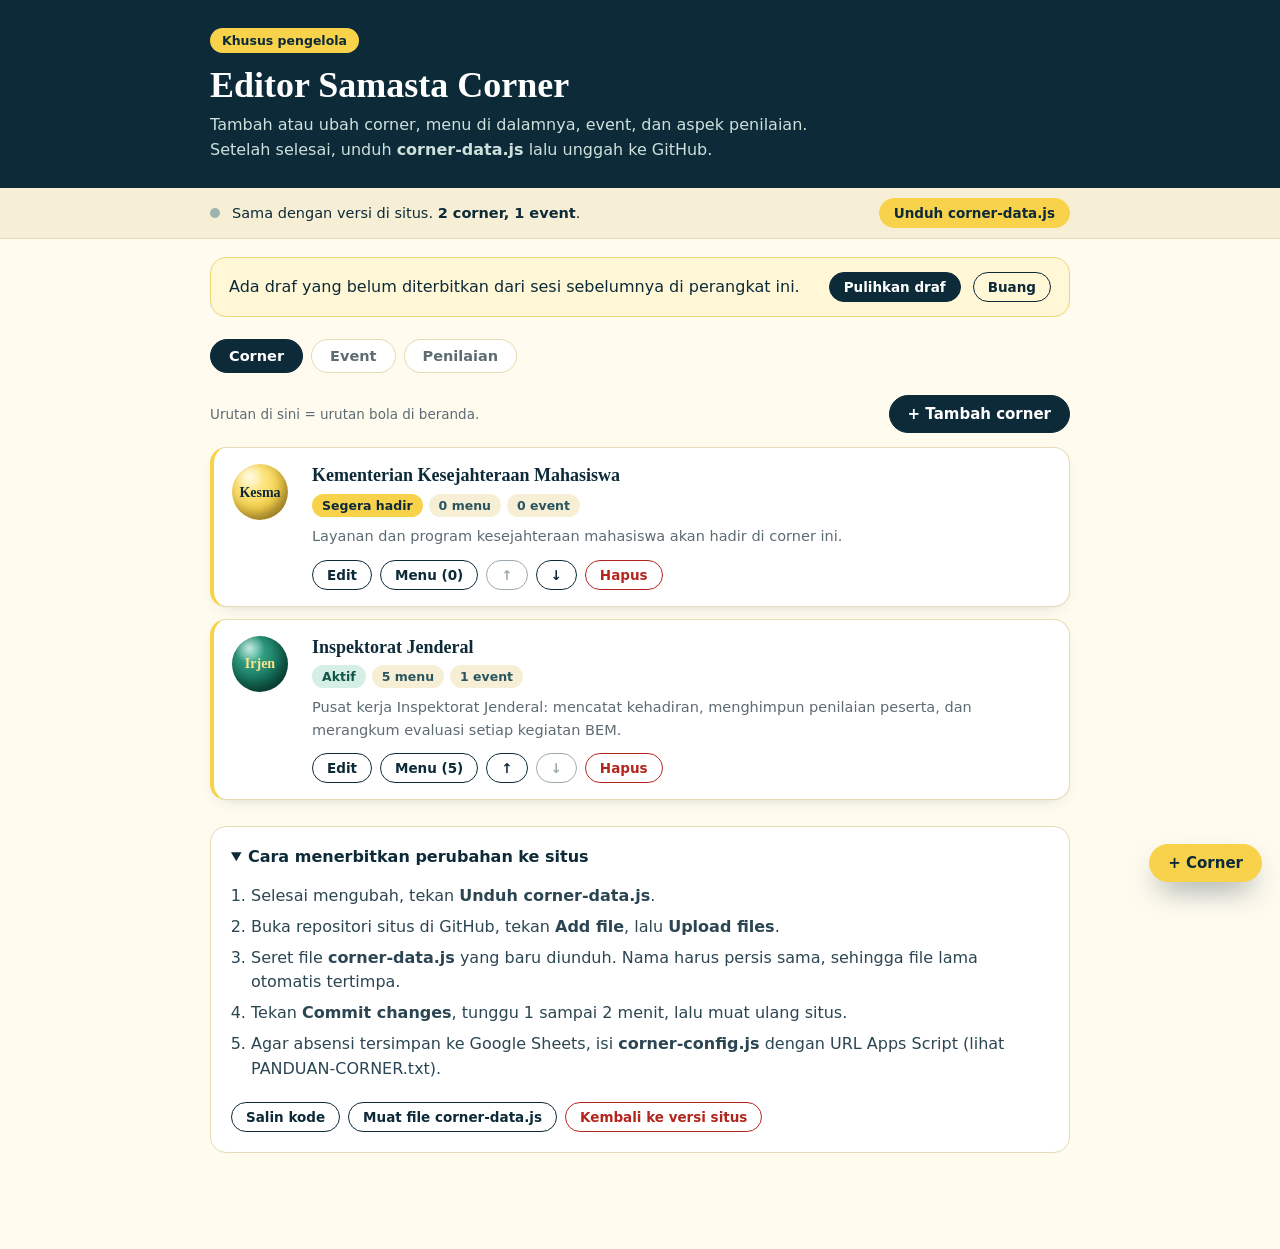
==== admin-corner.html @ baf99818 "Add files via upload" ====
<!DOCTYPE html>
<html lang="id">
<head>
<meta charset="utf-8">
<meta name="viewport" content="width=device-width, initial-scale=1, viewport-fit=cover">
<meta name="robots" content="noindex, nofollow">
<title>Editor Samasta Corner | BEM STDIIS</title>
<style>
:root{--ink:#0d2a38;--gold:#f8d24a;--gold2:#fde9a0;--cream:#fffbef;--sand:#f6efd5;--line:#e6dbb4;--muted:#5d6b73;--green:#0f6b5a;--red:#b3261e;--r:16px;
  --serif:Georgia,"Times New Roman",serif;--sans:system-ui,-apple-system,"Segoe UI",Roboto,sans-serif}
*{box-sizing:border-box;margin:0}
html{-webkit-text-size-adjust:100%}
body{font:16px/1.55 var(--sans);background:var(--cream);color:var(--ink);padding:env(safe-area-inset-top) 0 calc(96px + env(safe-area-inset-bottom))}
.wrap{max-width:900px;margin:0 auto;padding:0 20px}
header{background:var(--ink);color:#f6f1de;padding:28px 0 26px}
header h1{font:700 clamp(26px,5vw,36px)/1.15 var(--serif);color:#fff}
header p{color:#cde0dc;margin-top:6px;max-width:600px}
.tag{display:inline-block;background:var(--gold);color:var(--ink);font-weight:700;font-size:12.5px;border-radius:999px;padding:3px 12px;margin-bottom:12px}
.status{position:sticky;top:0;z-index:20;background:var(--sand);border-bottom:1px solid var(--line);padding:10px 0;font-size:14.5px}
.status .wrap{display:flex;align-items:center;gap:12px;flex-wrap:wrap}
.status b{font-weight:700}.dot{width:10px;height:10px;border-radius:50%;background:#9db3ad;flex:none}
.status.dirty .dot{background:var(--gold);box-shadow:0 0 0 4px rgba(248,210,74,.35)}.status.done .dot{background:var(--green)}
.btn{font:600 15px var(--sans);border:1.5px solid var(--ink);background:transparent;color:var(--ink);border-radius:999px;padding:9px 18px;cursor:pointer;transition:background .15s,transform .15s;display:inline-flex;gap:8px;align-items:center;justify-content:center}
.btn:hover{background:var(--sand)}.btn:active{transform:scale(.97)}
.btn.gold{background:var(--gold);border-color:var(--gold)}.btn.gold:hover{background:#f3c92f}
.btn.dark{background:var(--ink);color:#fff}.btn.dark:hover{background:#17435a}
.btn.sm{padding:6px 14px;font-size:13.5px}.btn.red{border-color:var(--red);color:var(--red)}.btn.red:hover{background:#fbe9e7}
.btn[disabled]{opacity:.4;pointer-events:none}
.bar{display:flex;gap:10px;flex-wrap:wrap;margin:22px 0 14px;align-items:center}.bar .grow{flex:1;min-width:200px}
input,select,textarea{font:inherit;color:var(--ink);background:#fff;border:1.5px solid var(--line);border-radius:12px;padding:10px 14px;width:100%}
input:focus,select:focus,textarea:focus{outline:0;border-color:var(--ink);box-shadow:0 0 0 4px rgba(248,210,74,.45)}
textarea{min-height:110px;resize:vertical}
.tabs{display:flex;gap:8px;flex-wrap:wrap;margin:22px 0 4px}
.tab{border:1.5px solid var(--line);background:#fff;border-radius:999px;padding:8px 18px;font:600 14.5px var(--sans);cursor:pointer;color:var(--muted)}
.tab[aria-pressed=true]{background:var(--ink);border-color:var(--ink);color:#fff}
.list{display:grid;gap:12px}
.card{display:grid;grid-template-columns:64px minmax(0,1fr);gap:16px;background:#fff;border:1px solid var(--line);border-left:4px solid var(--gold);border-radius:var(--r);padding:16px 18px;box-shadow:0 6px 18px -12px rgba(13,42,56,.35)}
.orb{width:56px;height:56px;border-radius:50%;display:grid;place-items:center;font:700 14px var(--serif);text-align:center;line-height:1.1;
  background:radial-gradient(circle at 31% 22%,rgba(255,255,255,.7) 0,rgba(255,255,255,0) 26%),radial-gradient(circle at 36% 30%,var(--o1),var(--o2) 56%,var(--o3));color:var(--ot);box-shadow:inset -5px -7px 12px rgba(0,0,0,.3)}
.dt{background:var(--sand);border-radius:12px;text-align:center;padding:8px 4px;align-self:start}
.dt b{display:block;font:700 24px/1 var(--serif)}.dt span{font-size:12px;font-weight:700;color:var(--muted);text-transform:uppercase}
.card h3{font:700 18px/1.3 var(--serif);margin-bottom:6px}
.meta{display:flex;gap:6px;flex-wrap:wrap;margin-bottom:8px}
.meta i{font-style:normal;font-size:12.5px;font-weight:600;background:var(--sand);border-radius:999px;padding:2px 10px;color:#2a5560}
.meta i.ok{background:#d6efe6;color:#0f5444}.meta i.soon{background:var(--gold);color:var(--ink)}
.card p{font-size:14.5px;color:var(--muted);margin-bottom:12px;display:-webkit-box;-webkit-line-clamp:2;-webkit-box-orient:vertical;overflow:hidden}
.act{display:flex;gap:8px;flex-wrap:wrap}
.empty{background:#fff;border:1.5px dashed var(--line);border-radius:var(--r);padding:36px 20px;text-align:center;color:var(--muted)}
.how{background:#fff;border:1px solid var(--line);border-radius:var(--r);padding:4px 20px;margin-top:26px}
.how summary{cursor:pointer;font-weight:700;padding:14px 0}.how ol{padding:0 0 14px 20px;color:#2b4652}.how li{margin-bottom:6px}
.banner{background:#fff7d6;border:1px solid #ecd67a;border-radius:var(--r);padding:14px 18px;margin-top:18px;display:flex;gap:12px;flex-wrap:wrap;align-items:center}.banner span{flex:1;min-width:200px}
.warn{background:#fff1d6;border:1px solid #efc98a;border-radius:var(--r);padding:12px 16px;margin-bottom:14px;font-size:14.5px}
dialog{border:0;border-radius:22px;padding:0;width:min(600px,calc(100vw - 24px));max-height:calc(100dvh - 24px);box-shadow:0 30px 80px -20px rgba(13,42,56,.6);color:var(--ink)}
dialog::backdrop{background:rgba(13,42,56,.55);backdrop-filter:blur(3px)}
.fh{background:var(--ink);color:#fff;padding:18px 24px;font:700 20px var(--serif)}
.fb{padding:20px 24px;display:grid;gap:14px;overflow:auto;max-height:calc(100dvh - 190px)}
.row2{display:grid;grid-template-columns:1fr 1fr;gap:12px}
label{font-weight:600;font-size:14px;display:grid;gap:6px}label small{font-weight:400;color:var(--muted)}
.ff{padding:14px 24px;border-top:1px solid var(--line);display:flex;gap:10px;justify-content:flex-end;background:var(--cream)}
.err{color:var(--red);font-size:13.5px;min-height:1.2em}
.sw{display:flex;gap:10px;flex-wrap:wrap}
.sw label{display:block;cursor:pointer}.sw input{position:absolute;opacity:0;width:1px;height:1px}
.sw .orb{width:44px;height:44px;font-size:0;border:3px solid transparent;transition:transform .15s}
.sw input:checked+.orb{border-color:var(--ink);transform:scale(1.1)}.sw input:focus-visible+.orb{outline:3px solid var(--gold);outline-offset:2px}
.checks{display:grid;gap:6px;max-height:220px;overflow:auto;border:1.5px solid var(--line);border-radius:12px;padding:10px 12px;background:#fff}
.checks label{display:flex;gap:10px;align-items:center;font-weight:500}.checks input{width:18px;height:18px;accent-color:var(--green);flex:none}
.mrow{display:flex;gap:10px;align-items:center;background:#fff;border:1px solid var(--line);border-radius:12px;padding:10px 12px;margin-bottom:8px}
.mrow b{flex:1;min-width:0}.mrow small{display:block;color:var(--muted);font-weight:400}
.toast{position:fixed;left:50%;bottom:calc(20px + env(safe-area-inset-bottom));transform:translate(-50%,30px);opacity:0;pointer-events:none;background:var(--ink);color:#fff;border-radius:999px;padding:10px 12px 10px 20px;display:flex;gap:14px;align-items:center;transition:.3s;z-index:60;max-width:calc(100vw - 24px)}
.toast.on{opacity:1;transform:translate(-50%,0);pointer-events:auto}
.toast button{background:var(--gold);border:0;border-radius:999px;padding:6px 14px;font:700 13.5px var(--sans);cursor:pointer;color:var(--ink)}
.fab{position:fixed;right:18px;bottom:calc(18px + env(safe-area-inset-bottom));z-index:30;box-shadow:0 14px 30px -10px rgba(13,42,56,.55)}
.hint{font-size:13.5px;color:var(--muted)}
@media (max-width:520px){.card{grid-template-columns:52px minmax(0,1fr);gap:12px;padding:14px}.row2{grid-template-columns:1fr}.orb{width:48px;height:48px}}
</style>
</head>
<body>
<header><div class="wrap"><span class="tag">Khusus pengelola</span><h1>Editor Samasta Corner</h1><p>Tambah atau ubah corner, menu di dalamnya, event, dan aspek penilaian. Setelah selesai, unduh <b>corner-data.js</b> lalu unggah ke GitHub.</p></div></header>

<div class="status" id="status" role="status"><div class="wrap"><i class="dot"></i><span id="stxt"></span><span style="flex:1"></span><button class="btn gold sm" id="dl">Unduh corner-data.js</button></div></div>

<main class="wrap">
  <div class="banner" id="draft" hidden><span>Ada draf yang belum diterbitkan dari sesi sebelumnya di perangkat ini.</span><button class="btn sm dark" id="draft-ok">Pulihkan draf</button><button class="btn sm" id="draft-no">Buang</button></div>

  <div class="tabs" id="tabs">
    <button class="tab" data-t="corner" aria-pressed="true">Corner</button>
    <button class="tab" data-t="event" aria-pressed="false">Event</button>
    <button class="tab" data-t="aspek" aria-pressed="false">Penilaian</button>
  </div>

  <section id="p-corner">
    <div class="bar"><span class="hint grow">Urutan di sini = urutan bola di beranda.</span><button class="btn dark" id="add-c">+ Tambah corner</button></div>
    <div class="list" id="l-corner"></div>
  </section>

  <section id="p-event" hidden>
    <div class="bar"><select id="ev-c" class="grow" aria-label="Pilih corner"></select><button class="btn dark" id="add-e">+ Tambah event</button></div>
    <div id="ev-warn"></div>
    <div class="list" id="l-event"></div>
  </section>

  <section id="p-aspek" hidden>
    <div class="bar"><span class="hint">Berlaku untuk semua event, kecuali event yang punya daftar aspek sendiri.</span></div>
    <div style="display:grid;gap:14px;background:#fff;border:1px solid var(--line);border-radius:var(--r);padding:20px">
      <label>Aspek penilaian bintang <small>(satu aspek per baris, maksimal 12. Baris pertama dianggap kepuasan utama dan dipakai untuk grafik kepuasan.)</small><textarea id="a-list"></textarea></label>
      <label>Absensi tetap terbuka berapa hari setelah acara selesai? <input id="a-hari" type="number" min="0" max="30" style="max-width:140px"></label>
      <div class="err" id="a-err" role="alert"></div>
    </div>
  </section>

  <details class="how" open>
    <summary>Cara menerbitkan perubahan ke situs</summary>
    <ol>
      <li>Selesai mengubah, tekan <b>Unduh corner-data.js</b>.</li>
      <li>Buka repositori situs di GitHub, tekan <b>Add file</b>, lalu <b>Upload files</b>.</li>
      <li>Seret file <b>corner-data.js</b> yang baru diunduh. Nama harus persis sama, sehingga file lama otomatis tertimpa.</li>
      <li>Tekan <b>Commit changes</b>, tunggu 1 sampai 2 menit, lalu muat ulang situs.</li>
      <li>Agar absensi tersimpan ke Google Sheets, isi <b>corner-config.js</b> dengan URL Apps Script (lihat PANDUAN-CORNER.txt).</li>
    </ol>
    <div class="act" style="padding-bottom:16px">
      <button class="btn sm" id="copy">Salin kode</button>
      <button class="btn sm" id="imp">Muat file corner-data.js</button>
      <button class="btn sm red" id="reset">Kembali ke versi situs</button>
      <input type="file" id="file" accept=".js,.json,text/javascript" hidden>
    </div>
  </details>
</main>

<button class="btn gold fab" id="fab" aria-label="Tambah">+ Tambah</button>

<!-- Dialog corner -->
<dialog id="d-c"><form method="dialog" id="f-c" novalidate>
  <div class="fh" id="c-title">Tambah corner</div>
  <div class="fb">
    <div class="row2"><label>Nama lengkap *<input id="c-nama" maxlength="80"></label><label>Nama singkat di bola * <small>(2 sampai 7 huruf)</small><input id="c-singkat" maxlength="8"></label></div>
    <label>Tagline <small>(muncul di bawah bola)</small><input id="c-tag" maxlength="60"></label>
    <label>Deskripsi<textarea id="c-desk" maxlength="400"></textarea></label>
    <label>Warna bola<div class="sw" id="c-warna"></div></label>
    <div class="row2">
      <label>Status<select id="c-status"><option value="aktif">Aktif (menu dapat dibuka)</option><option value="segera">Segera hadir (Coming soon)</option></select></label>
      <label>Unit di kepengurusan <small>(untuk menu anggota)</small><select id="c-unit"></select></label>
    </div>
    <div class="err" id="c-err" role="alert"></div>
  </div>
  <div class="ff"><button class="btn" type="button" data-close>Batal</button><button class="btn gold" type="submit">Simpan</button></div>
</form></dialog>

<!-- Dialog menu -->
<dialog id="d-m">
  <div id="m-list">
    <div class="fh" id="m-title">Menu</div>
    <div class="fb"><div id="m-rows"></div><div><button class="btn dark" id="m-add" type="button">+ Tambah menu</button></div></div>
    <div class="ff"><button class="btn gold" type="button" data-close>Selesai</button></div>
  </div>
  <form method="dialog" id="m-form" novalidate hidden>
    <div class="fh" id="m-ftitle">Tambah menu</div>
    <div class="fb">
      <label>Judul menu *<input id="m-judul" maxlength="40"></label>
      <label>Keterangan singkat<input id="m-desk" maxlength="120"></label>
      <div class="row2">
        <label>Jenis menu<select id="m-tipe"><option value="info">Info (teks)</option><option value="event">Event (absensi dan pembukuan)</option><option value="anggota">Daftar anggota unit</option><option value="link">Tautan</option></select></label>
        <label>Ikon<select id="m-ikon"><option value="kalender">Kalender</option><option value="info">Info</option><option value="orang">Orang</option><option value="tautan">Tautan</option><option value="perisai">Perisai</option><option value="bintang">Bintang</option><option value="pesan">Pesan</option><option value="buku">Buku</option><option value="papan">Papan</option><option value="bendera">Bendera</option><option value="hati">Hati</option></select></label>
      </div>
      <label id="w-isi">Isi halaman <small>(baris kosong = paragraf baru. Awali baris dengan “- ” untuk butir daftar.)</small><textarea id="m-isi" maxlength="4000"></textarea></label>
      <label id="w-url" hidden>Alamat tautan <small>(contoh: #sop, #rapot, atau https://...)</small><input id="m-url" maxlength="300"></label>
      <p class="hint" id="w-ev" hidden>Event untuk menu ini dikelola di tab Event.</p>
      <div class="err" id="m-err" role="alert"></div>
    </div>
    <div class="ff"><button class="btn" type="button" id="m-back">Kembali</button><button class="btn gold" type="submit">Simpan menu</button></div>
  </form>
</dialog>

<!-- Dialog event -->
<dialog id="d-e"><form method="dialog" id="f-e" novalidate>
  <div class="fh" id="e-title">Tambah event</div>
  <div class="fb">
    <label>Judul event *<input id="e-judul" maxlength="160"></label>
    <div class="row2"><label>Tanggal mulai *<input id="e-tgl" type="date"></label><label>Tanggal selesai <small>(kosongkan bila satu hari)</small><input id="e-sel" type="date"></label></div>
    <div class="row2"><label>Jam <small>(contoh: 19.30 sampai 21.30)</small><input id="e-jam" maxlength="60"></label><label>Tempat<input id="e-tempat" maxlength="100"></label></div>
    <label>Deskripsi<textarea id="e-desk" maxlength="600"></textarea></label>
    <label>Peserta yang ditargetkan <small>(menentukan daftar hadir di pembukuan)</small><div class="checks" id="e-target"></div></label>
    <label>Absensi<select id="e-absen"><option value="auto">Otomatis: dibuka sejak hari acara</option><option value="buka">Selalu dibuka</option><option value="tutup">Ditutup</option></select></label>
    <label>Aspek penilaian khusus event ini <small>(opsional, satu per baris. Kosong = pakai aspek di tab Penilaian.)</small><textarea id="e-aspek" style="min-height:80px"></textarea></label>
    <div class="err" id="e-err" role="alert"></div>
  </div>
  <div class="ff"><button class="btn" type="button" data-close>Batal</button><button class="btn gold" type="submit">Simpan</button></div>
</form></dialog>

<div class="toast" id="toast"><span id="ttxt"></span><button id="tundo" hidden>Urungkan</button></div>

<script src="anggota.js"></script>
<script src="corner-data.js"></script>
<script>
(function(){
  var KEY="bem-corner-draft-v1", A=window.ANGGOTA||{pimpinan:[],unit:[]};
  var TONES={zamrud:["#43b99a","#14705a","#093a2f","#fbe58a"],emas:["#fff0a6","#f8d24a","#c4932a","#0d2a38"],samudra:["#6cc0de","#1d6f8f","#0c3548","#fff6d6"],perunggu:["#e3c785","#8a6a2f","#47350f","#fff6d6"],tinta:["#5b8c9f","#17414d","#06171f","#f8d24a"]};
  var MON=["Jan","Feb","Mar","Apr","Mei","Jun","Jul","Agu","Sep","Okt","Nov","Des"];
  function $(i){return document.getElementById(i);}
  function esc(t){return String(t==null?"":t).replace(/[&<>"]/g,function(c){return {"&":"&amp;","<":"&lt;",">":"&gt;",'"':"&quot;"}[c];});}
  function clone(o){return JSON.parse(JSON.stringify(o));}
  function slug(t){return String(t).toLowerCase().normalize("NFD").replace(/[\u0300-\u036f]/g,"").replace(/[^a-z0-9]+/g,"-").replace(/^-+|-+$/g,"");}
  function norm(d){
    d=d||{};var o={aspek:(d.aspek&&d.aspek.length?d.aspek:["Kepuasan keseluruhan"]).map(String),bukaHari:d.bukaHari==null?2:+d.bukaHari,corner:[]};
    (d.corner||[]).forEach(function(c){
      o.corner.push({id:c.id,nama:c.nama||"",singkat:c.singkat||"",tagline:c.tagline||"",deskripsi:c.deskripsi||"",warna:TONES[c.warna]?c.warna:"zamrud",status:c.status==="segera"?"segera":"aktif",unit:c.unit||"",
        menu:(c.menu||[]).map(function(m){var x={id:m.id,judul:m.judul||"",deskripsi:m.deskripsi||"",tipe:m.tipe||"info",ikon:m.ikon||"info"};if(m.tipe==="info")x.isi=m.isi||"";if(m.tipe==="link")x.url=m.url||"";return x;}),
        event:(c.event||[]).map(function(e){var x={id:e.id,judul:e.judul||"",tanggal:e.tanggal||"",jam:e.jam||"",tempat:e.tempat||"",deskripsi:e.deskripsi||"",target:(e.target&&e.target.length?e.target:["*"]),absen:e.absen||"auto"};if(e.tanggalSelesai)x.tanggalSelesai=e.tanggalSelesai;if(e.aspek&&e.aspek.length)x.aspek=e.aspek.map(String);return x;})});
    });
    return o;
  }
  var SITE=JSON.stringify(norm(window.CORNER)), data=norm(window.CORNER), downloaded=false, lastDel=null, tT, tab="corner", curC=null, edC=null, edM=null, edE=null;

  function save(){try{localStorage.setItem(KEY,JSON.stringify(data));}catch(e){}}
  function dirty(){return JSON.stringify(data)!==SITE;}
  function status(){
    var d=dirty(),st=$("status");st.className="status"+(d?(downloaded?" done":" dirty"):"");
    var ne=0;data.corner.forEach(function(c){ne+=c.event.length;});
    $("stxt").innerHTML=!d?"Sama dengan versi di situs. <b>"+data.corner.length+" corner, "+ne+" event</b>.":downloaded?"<b>File sudah diunduh.</b> Tinggal unggah <b>corner-data.js</b> ke GitHub.":"<b>Ada perubahan belum diterbitkan.</b>";
  }
  function toast(m,u){$("ttxt").textContent=m;$("tundo").hidden=!u;$("toast").classList.add("on");clearTimeout(tT);tT=setTimeout(function(){$("toast").classList.remove("on");},u?7000:2600);}
  function touch(){downloaded=false;save();render();}
  function byId(a,id){for(var i=0;i<a.length;i++)if(a[i].id===id)return i;return -1;}
  function uid(base,arr){var b=slug(base)||"item",id=b,n=2;while(byId(arr,id)>=0)id=b+"-"+(n++);return id;}
  function tone(c){var t=TONES[c]||TONES.zamrud;return "--o1:"+t[0]+";--o2:"+t[1]+";--o3:"+t[2]+";--ot:"+t[3];}

  /* ---- render ---- */
  function render(){
    [].forEach.call(document.querySelectorAll(".tab"),function(b){b.setAttribute("aria-pressed",b.getAttribute("data-t")===tab);});
    ["corner","event","aspek"].forEach(function(t){$("p-"+t).hidden=t!==tab;});
    $("add-c").parentNode.hidden=false;
    $("l-corner").innerHTML=data.corner.length?data.corner.map(function(c,i){
      return '<article class="card"><div class="orb" style="'+tone(c.warna)+'">'+esc(c.singkat)+'</div><div><h3>'+esc(c.nama||"(tanpa nama)")+'</h3><div class="meta"><i class="'+(c.status==="segera"?"soon":"ok")+'">'+(c.status==="segera"?"Segera hadir":"Aktif")+'</i><i>'+c.menu.length+' menu</i><i>'+c.event.length+' event</i></div><p>'+esc(c.deskripsi)+'</p><div class="act"><button class="btn sm" data-a="edit" data-id="'+esc(c.id)+'">Edit</button><button class="btn sm" data-a="menu" data-id="'+esc(c.id)+'">Menu ('+c.menu.length+')</button><button class="btn sm" data-a="up" data-id="'+esc(c.id)+'"'+(i?"":" disabled")+' aria-label="Naikkan">&uarr;</button><button class="btn sm" data-a="down" data-id="'+esc(c.id)+'"'+(i<data.corner.length-1?"":" disabled")+' aria-label="Turunkan">&darr;</button><button class="btn sm red" data-a="del" data-id="'+esc(c.id)+'">Hapus</button></div></div></article>';
    }).join(""):'<div class="empty">Belum ada corner. Tekan “Tambah corner” untuk memulai.</div>';
    /* event */
    var sel=$("ev-c"),keep=curC||(sel.value||(data.corner[0]&&data.corner[0].id));
    sel.innerHTML=data.corner.map(function(c){return '<option value="'+esc(c.id)+'">'+esc(c.nama||c.singkat)+'</option>';}).join("");
    if(byId(data.corner,keep)>=0)sel.value=keep;curC=sel.value||null;
    var c=data.corner[byId(data.corner,curC)];
    $("add-e").disabled=!c;
    $("ev-warn").innerHTML=c&&!c.menu.some(function(m){return m.tipe==="event";})?'<div class="warn">Corner ini belum punya menu berjenis <b>Event</b>, sehingga event di bawah belum bisa dibuka dari situs. Tambahkan lewat tombol Menu di tab Corner.</div>':"";
    $("l-event").innerHTML=!c?'<div class="empty">Tambahkan corner dulu.</div>':c.event.length?c.event.slice().sort(function(a,b){return a.tanggal<b.tanggal?1:-1;}).map(function(e){
      var d=/^(\d{4})-(\d{2})-(\d{2})$/.exec(e.tanggal)||[0,0,0,0];
      var tg=e.target.indexOf("*")>=0?"Semua pengurus":e.target.length+" bagian";
      return '<article class="card"><div class="dt"><b>'+(+d[3]||"?")+'</b><span>'+(MON[d[2]-1]||"")+'</span></div><div><h3>'+esc(e.judul)+'</h3><div class="meta">'+(e.jam?'<i>'+esc(e.jam)+'</i>':"")+(e.tempat?'<i>'+esc(e.tempat)+'</i>':"")+'<i>Target: '+esc(tg)+'</i><i>Absensi: '+({auto:"otomatis",buka:"dibuka",tutup:"ditutup"}[e.absen]||"otomatis")+'</i></div>'+(e.deskripsi?'<p>'+esc(e.deskripsi)+'</p>':"")+'<div class="act"><button class="btn sm" data-a="e-edit" data-id="'+esc(e.id)+'">Edit</button><button class="btn sm" data-a="e-dup" data-id="'+esc(e.id)+'">Duplikat</button><button class="btn sm red" data-a="e-del" data-id="'+esc(e.id)+'">Hapus</button></div></div></article>';
    }).join(""):'<div class="empty">Belum ada event di corner ini.</div>';
    $("a-list").value=data.aspek.join("\n");$("a-hari").value=data.bukaHari;
    $("fab").textContent=tab==="event"?"+ Event":tab==="corner"?"+ Corner":"Penilaian";$("fab").hidden=tab==="aspek";
    status();
  }

  /* ---- corner ---- */
  function openC(c){
    edC=c||null;$("c-err").textContent="";$("c-title").textContent=c?"Edit corner":"Tambah corner";
    $("c-nama").value=c?c.nama:"";$("c-singkat").value=c?c.singkat:"";$("c-tag").value=c?c.tagline:"";$("c-desk").value=c?c.deskripsi:"";$("c-status").value=c?c.status:"aktif";
    $("c-warna").innerHTML=Object.keys(TONES).map(function(k){return '<label title="'+k+'"><input type="radio" name="warna" value="'+k+'"'+((c?c.warna:"zamrud")===k?" checked":"")+'><span class="orb" style="'+tone(k)+'">'+k+'</span></label>';}).join("");
    $("c-unit").innerHTML='<option value="">(tidak ada)</option>'+(A.unit||[]).map(function(u){return '<option'+(c&&c.unit===u.nama?" selected":"")+'>'+esc(u.nama)+'</option>';}).join("");
    $("d-c").showModal();$("c-nama").focus();
  }
  $("f-c").addEventListener("submit",function(x){
    x.preventDefault();var nama=$("c-nama").value.trim(),sing=$("c-singkat").value.trim();
    if(!nama){$("c-err").textContent="Nama lengkap wajib diisi.";return;}
    if(sing.length<2){$("c-err").textContent="Nama singkat minimal 2 huruf.";return;}
    var w=document.querySelector('#c-warna input:checked'),o={nama:nama,singkat:sing,tagline:$("c-tag").value.trim(),deskripsi:$("c-desk").value.trim(),warna:w?w.value:"zamrud",status:$("c-status").value,unit:$("c-unit").value};
    if(edC){for(var k in o)edC[k]=o[k];toast("Corner disimpan.");}
    else{o.id=uid(sing,data.corner);o.menu=[];o.event=[];data.corner.push(o);curC=o.id;toast("Corner ditambahkan. Atur menunya lewat tombol Menu.");}
    $("d-c").close();touch();
  });

  /* ---- menu ---- */
  function menuRows(){
    var c=data.corner[byId(data.corner,edC.id)];
    $("m-title").textContent="Menu "+c.singkat;
    $("m-rows").innerHTML=c.menu.length?c.menu.map(function(m,i){return '<div class="mrow"><b>'+esc(m.judul)+'<small>'+({info:"Info",event:"Event",anggota:"Daftar anggota",link:"Tautan"}[m.tipe])+'</small></b><button class="btn sm" data-m="edit" data-id="'+esc(m.id)+'">Edit</button><button class="btn sm" data-m="up" data-id="'+esc(m.id)+'"'+(i?"":" disabled")+' aria-label="Naikkan">&uarr;</button><button class="btn sm" data-m="down" data-id="'+esc(m.id)+'"'+(i<c.menu.length-1?"":" disabled")+' aria-label="Turunkan">&darr;</button><button class="btn sm red" data-m="del" data-id="'+esc(m.id)+'">Hapus</button></div>';}).join(""):'<div class="empty">Belum ada menu.</div>';
  }
  function showMenuPane(f){$("m-list").hidden=f;$("m-form").hidden=!f;}
  function tipeUi(){var t=$("m-tipe").value;$("w-isi").hidden=t!=="info";$("w-url").hidden=t!=="link";$("w-ev").hidden=t!=="event";}
  function openM(m){
    edM=m||null;$("m-err").textContent="";$("m-ftitle").textContent=m?"Edit menu":"Tambah menu";
    $("m-judul").value=m?m.judul:"";$("m-desk").value=m?m.deskripsi:"";$("m-tipe").value=m?m.tipe:"info";$("m-ikon").value=m?m.ikon:"info";$("m-isi").value=m&&m.isi||"";$("m-url").value=m&&m.url||"";
    tipeUi();showMenuPane(true);$("m-judul").focus();
  }
  $("m-tipe").addEventListener("change",function(){tipeUi();var i={event:"kalender",anggota:"orang",link:"tautan",info:"info"}[this.value];if(!edM)$("m-ikon").value=i;});
  $("m-add").onclick=function(){openM(null);};
  $("m-back").onclick=function(){showMenuPane(false);};
  $("m-form").addEventListener("submit",function(x){
    x.preventDefault();var c=data.corner[byId(data.corner,edC.id)],j=$("m-judul").value.trim(),t=$("m-tipe").value;
    if(!j){$("m-err").textContent="Judul menu wajib diisi.";return;}
    if(t==="link"&&!/^(#|https?:\/\/)/i.test($("m-url").value.trim())){$("m-err").textContent="Alamat tautan harus diawali # atau https://";return;}
    if(t==="event"&&c.menu.some(function(m){return m.tipe==="event"&&m!==edM;})){$("m-err").textContent="Satu corner hanya boleh punya satu menu Event.";return;}
    var o={judul:j,deskripsi:$("m-desk").value.trim(),tipe:t,ikon:$("m-ikon").value};
    if(t==="info")o.isi=$("m-isi").value.trim();if(t==="link")o.url=$("m-url").value.trim();
    if(edM){o.id=edM.id;c.menu[c.menu.indexOf(edM)]=o;}else{o.id=uid(j,c.menu);c.menu.push(o);}
    toast("Menu disimpan.");showMenuPane(false);menuRows();touch();
  });
  $("m-rows").addEventListener("click",function(x){
    var b=x.target.closest("[data-m]");if(!b)return;var c=data.corner[byId(data.corner,edC.id)],i=byId(c.menu,b.getAttribute("data-id")),a=b.getAttribute("data-m");
    if(a==="edit")openM(c.menu[i]);
    if(a==="up"&&i>0){c.menu.splice(i-1,0,c.menu.splice(i,1)[0]);}
    if(a==="down"&&i<c.menu.length-1){c.menu.splice(i+1,0,c.menu.splice(i,1)[0]);}
    if(a==="del"){if(!confirm("Hapus menu ini?\n\n"+c.menu[i].judul))return;c.menu.splice(i,1);}
    if(a!=="edit"){menuRows();touch();}
  });

  /* ---- event ---- */
  function openE(e){
    var c=data.corner[byId(data.corner,curC)];if(!c)return;
    edE=e||null;$("e-err").textContent="";$("e-title").textContent=e?"Edit event":"Tambah event";
    $("e-judul").value=e?e.judul:"";$("e-tgl").value=e?e.tanggal:"";$("e-sel").value=e&&e.tanggalSelesai||"";$("e-jam").value=e?e.jam:"";$("e-tempat").value=e?e.tempat:"";$("e-desk").value=e?e.deskripsi:"";$("e-absen").value=e?e.absen:"auto";$("e-aspek").value=e&&e.aspek?e.aspek.join("\n"):"";
    var t=e?e.target:["*"],all=t.indexOf("*")>=0,h='<label><input type="checkbox" value="*"'+(all?" checked":"")+'> <b>Semua pengurus</b></label>';
    if((A.pimpinan||[]).length)h+='<label><input type="checkbox" class="sub" value="Pimpinan"'+(!all&&t.indexOf("Pimpinan")>=0?" checked":"")+(all?" disabled":"")+'> Pimpinan</label>';
    (A.unit||[]).forEach(function(u){h+='<label><input type="checkbox" class="sub" value="'+esc(u.nama)+'"'+(!all&&t.indexOf(u.nama)>=0?" checked":"")+(all?" disabled":"")+'> '+esc(u.nama)+'</label>';});
    $("e-target").innerHTML=h;$("d-e").showModal();$("e-judul").focus();
  }
  $("e-target").addEventListener("change",function(x){
    if(x.target.value==="*"){[].forEach.call($("e-target").querySelectorAll(".sub"),function(s){s.disabled=x.target.checked;if(x.target.checked)s.checked=false;});}
  });
  $("f-e").addEventListener("submit",function(x){
    x.preventDefault();var c=data.corner[byId(data.corner,curC)],j=$("e-judul").value.trim(),d=$("e-tgl").value,s=$("e-sel").value;
    if(!j){$("e-err").textContent="Judul event wajib diisi.";return;}
    if(!d){$("e-err").textContent="Tanggal mulai wajib diisi.";return;}
    if(s&&s<d){$("e-err").textContent="Tanggal selesai tidak boleh sebelum tanggal mulai.";return;}
    var tg=[].map.call($("e-target").querySelectorAll("input:checked"),function(i){return i.value;});
    if(!tg.length){$("e-err").textContent="Pilih minimal satu target peserta.";return;}
    var asp=$("e-aspek").value.split("\n").map(function(l){return l.trim();}).filter(Boolean);
    if(asp.length>12){$("e-err").textContent="Maksimal 12 aspek.";return;}
    var o={judul:j,tanggal:d,jam:$("e-jam").value.trim(),tempat:$("e-tempat").value.trim(),deskripsi:$("e-desk").value.trim(),target:tg.indexOf("*")>=0?["*"]:tg,absen:$("e-absen").value};
    if(s&&s!==d)o.tanggalSelesai=s;if(asp.length)o.aspek=asp;
    if(edE){o.id=edE.id;c.event[c.event.indexOf(edE)]=o;toast("Event disimpan.");}
    else{o.id="e-"+d.replace(/-/g,"")+"-"+(slug(j).slice(0,16)||"event");var b=o.id,n=2;while(byId(c.event,o.id)>=0)o.id=b+"-"+(n++);c.event.push(o);toast("Event ditambahkan.");}
    $("d-e").close();touch();
  });

  /* ---- aspek ---- */
  function readAspek(){
    var l=$("a-list").value.split("\n").map(function(x){return x.trim();}).filter(Boolean),h=+$("a-hari").value;
    if(!l.length){$("a-err").textContent="Minimal satu aspek.";return;}
    if(l.length>12){$("a-err").textContent="Maksimal 12 aspek.";return;}
    if(l.some(function(x,i){return l.indexOf(x)!==i;})){$("a-err").textContent="Nama aspek tidak boleh kembar.";return;}
    $("a-err").textContent="";data.aspek=l;data.bukaHari=isNaN(h)?2:Math.max(0,Math.min(30,h));downloaded=false;save();status();
  }
  $("a-list").addEventListener("input",readAspek);$("a-hari").addEventListener("input",readAspek);

  /* ---- aksi umum ---- */
  $("l-corner").addEventListener("click",function(x){
    var b=x.target.closest("[data-a]");if(!b)return;var i=byId(data.corner,b.getAttribute("data-id")),a=b.getAttribute("data-a");if(i<0)return;
    if(a==="edit")openC(data.corner[i]);
    if(a==="menu"){edC=data.corner[i];menuRows();showMenuPane(false);$("d-m").showModal();}
    if(a==="up"&&i>0){data.corner.splice(i-1,0,data.corner.splice(i,1)[0]);touch();}
    if(a==="down"&&i<data.corner.length-1){data.corner.splice(i+1,0,data.corner.splice(i,1)[0]);touch();}
    if(a==="del"){var c=data.corner[i];if(!confirm("Hapus corner ini beserta seluruh menu dan eventnya?\n\n"+c.nama))return;lastDel={t:"c",i:i,v:data.corner.splice(i,1)[0]};touch();toast("Corner dihapus.",true);}
  });
  $("l-event").addEventListener("click",function(x){
    var b=x.target.closest("[data-a]");if(!b)return;var c=data.corner[byId(data.corner,curC)],i=byId(c.event,b.getAttribute("data-id")),a=b.getAttribute("data-a");if(i<0)return;
    if(a==="e-edit")openE(c.event[i]);
    if(a==="e-dup"){var k=clone(c.event[i]);k.judul+=" (salinan)";k.id=uid(k.id,c.event);c.event.push(k);touch();toast("Event diduplikasi.");openE(k);}
    if(a==="e-del"){if(!confirm("Hapus event ini?\n\n"+c.event[i].judul+"\n\nData absensi di Google Sheets tidak ikut terhapus."))return;lastDel={t:"e",c:c.id,v:c.event.splice(i,1)[0]};touch();toast("Event dihapus.",true);}
  });
  $("tundo").onclick=function(){
    if(!lastDel)return;
    if(lastDel.t==="c")data.corner.splice(Math.min(lastDel.i,data.corner.length),0,lastDel.v);
    else{var c=data.corner[byId(data.corner,lastDel.c)];if(c)c.event.push(lastDel.v);}
    lastDel=null;touch();toast("Penghapusan dibatalkan.");
  };
  $("ev-c").addEventListener("change",function(){curC=this.value;render();});
  $("tabs").addEventListener("click",function(x){var b=x.target.closest("[data-t]");if(!b)return;tab=b.getAttribute("data-t");render();});
  $("add-c").onclick=function(){openC(null);};$("add-e").onclick=function(){openE(null);};
  $("fab").onclick=function(){if(tab==="event")openE(null);else{tab="corner";openC(null);}};
  [].forEach.call(document.querySelectorAll("[data-close]"),function(b){b.onclick=function(){b.closest("dialog").close();};});
  $("d-m").addEventListener("close",render);

  /* ---- keluaran ---- */
  function output(){
    var d=norm(data),L=[];
    L.push(' "aspek": '+JSON.stringify(d.aspek,null,1).replace(/\n\s*/g,"\n  ").replace(/^\[/,"[").replace(/\n\]$/,"\n ]"));
    L.push(' "bukaHari": '+d.bukaHari);
    var cs=d.corner.map(function(c){
      var r=['   "id": '+JSON.stringify(c.id),'   "nama": '+JSON.stringify(c.nama),'   "singkat": '+JSON.stringify(c.singkat),'   "tagline": '+JSON.stringify(c.tagline),'   "deskripsi": '+JSON.stringify(c.deskripsi),'   "warna": '+JSON.stringify(c.warna),'   "status": '+JSON.stringify(c.status),'   "unit": '+JSON.stringify(c.unit)];
      r.push('   "menu": ['+(c.menu.length?"\n"+c.menu.map(function(m){return "    "+JSON.stringify(m);}).join(",\n")+"\n   ":"")+"]");
      r.push('   "event": ['+(c.event.length?"\n"+c.event.map(function(e){return "    "+JSON.stringify(e);}).join(",\n")+"\n   ":"")+"]");
      return "  {\n"+r.join(",\n")+"\n  }";
    });
    L.push(' "corner": ['+(cs.length?"\n"+cs.join(",\n")+"\n ":"")+"]");
    return "/* corner-data.js: data Samasta Corner BEM STDIIS (corner, menu, dan event).\n   Jangan diedit manual. Gunakan admin-corner.html, lalu unduh file ini dan unggah ke GitHub.\n   Terakhir dibuat: "+new Date().toLocaleString("id-ID")+" */\nwindow.CORNER = {\n"+L.join(",\n")+"\n};\n";
  }
  $("dl").onclick=function(){
    var a=document.createElement("a");a.href=URL.createObjectURL(new Blob([output()],{type:"text/javascript"}));a.download="corner-data.js";document.body.appendChild(a);a.click();a.remove();
    setTimeout(function(){URL.revokeObjectURL(a.href);},2000);downloaded=true;status();toast("corner-data.js diunduh. Sekarang unggah ke GitHub.");
  };
  $("copy").onclick=function(){var t=output();if(navigator.clipboard&&navigator.clipboard.writeText)navigator.clipboard.writeText(t).then(function(){toast("Kode disalin.");},function(){toast("Gagal menyalin. Gunakan tombol unduh.");});else toast("Peramban tidak mendukung salin. Gunakan tombol unduh.");};
  $("imp").onclick=function(){$("file").click();};
  $("file").addEventListener("change",function(e){
    var f=e.target.files[0];if(!f)return;var r=new FileReader();
    r.onload=function(){try{var w={},fn=new Function("window",String(r.result));fn(w);if(!w.CORNER)throw 0;data=norm(w.CORNER);curC=null;touch();toast("File dimuat: "+data.corner.length+" corner.");}catch(x){alert("Format file tidak dikenali. Gunakan corner-data.js yang dibuat oleh editor ini.");}};
    r.readAsText(f);e.target.value="";
  });
  $("reset").onclick=function(){if(!confirm("Kembalikan semua data ke versi yang sedang tayang di situs? Perubahanmu akan hilang."))return;data=JSON.parse(SITE);downloaded=false;curC=null;try{localStorage.removeItem(KEY);}catch(e){}render();toast("Dikembalikan ke versi situs.");};
  try{var d=JSON.parse(localStorage.getItem(KEY)||"null");if(d&&JSON.stringify(norm(d))!==SITE){$("draft").hidden=false;$("draft-ok").onclick=function(){data=norm(d);$("draft").hidden=true;render();};$("draft-no").onclick=function(){try{localStorage.removeItem(KEY);}catch(e){}$("draft").hidden=true;};}}catch(e){}
  window.addEventListener("beforeunload",function(e){if(dirty()&&!downloaded){e.preventDefault();e.returnValue="";}});
  render();
})();
</script>
</body>
</html>
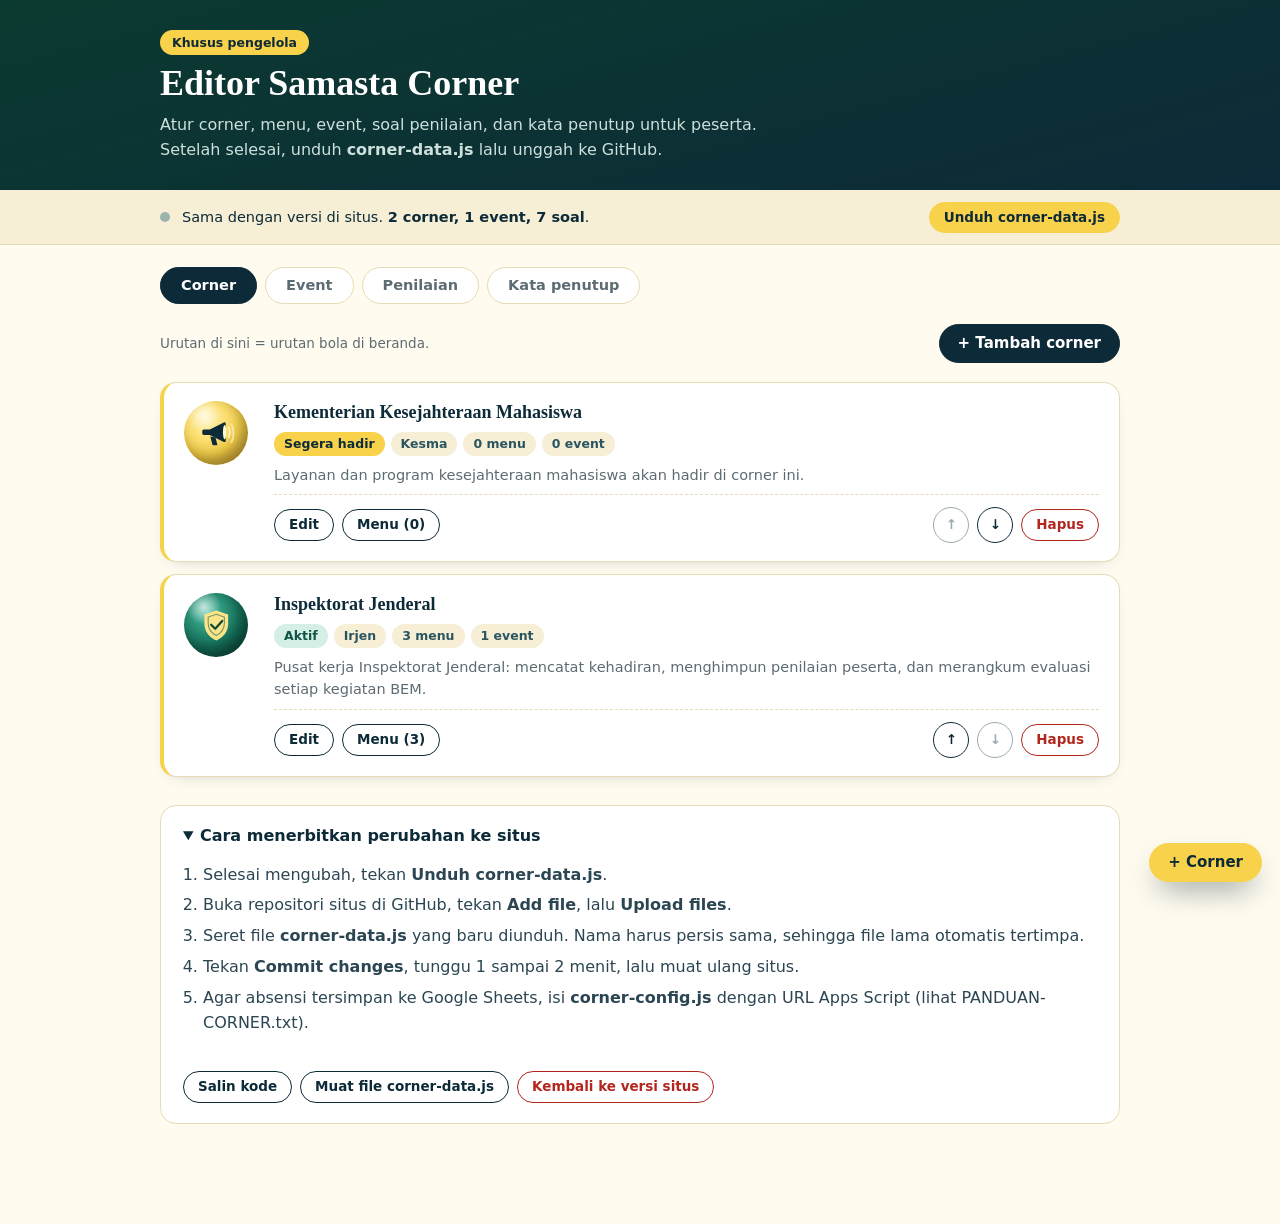
==== commit c51f31ff: "Add files via upload" ====
--- a/admin-corner.html
+++ b/admin-corner.html
@@ -6,78 +6,118 @@
 <meta name="robots" content="noindex, nofollow">
 <title>Editor Samasta Corner | BEM STDIIS</title>
 <style>
-:root{--ink:#0d2a38;--gold:#f8d24a;--gold2:#fde9a0;--cream:#fffbef;--sand:#f6efd5;--line:#e6dbb4;--muted:#5d6b73;--green:#0f6b5a;--red:#b3261e;--r:16px;
+:root{--ink:#0d2a38;--gold:#f8d24a;--cream:#fffbef;--sand:#f6efd5;--line:#e6dbb4;--muted:#5d6b73;--green:#0f6b5a;--red:#b3261e;--r:16px;--gap:16px;
   --serif:Georgia,"Times New Roman",serif;--sans:system-ui,-apple-system,"Segoe UI",Roboto,sans-serif}
 *{box-sizing:border-box;margin:0}
 html{-webkit-text-size-adjust:100%}
-body{font:16px/1.55 var(--sans);background:var(--cream);color:var(--ink);padding:env(safe-area-inset-top) 0 calc(96px + env(safe-area-inset-bottom))}
-.wrap{max-width:900px;margin:0 auto;padding:0 20px}
-header{background:var(--ink);color:#f6f1de;padding:28px 0 26px}
+body{font:16px/1.55 var(--sans);background:var(--cream);color:var(--ink);padding:env(safe-area-inset-top) 0 calc(100px + env(safe-area-inset-bottom))}
+.wrap{width:min(960px,100% - 40px);margin-inline:auto}
+header{background:linear-gradient(165deg,#0b3a30,#0d2a38);color:#f6f1de;padding:30px 0 28px}
+header .wrap{display:grid;gap:8px}
 header h1{font:700 clamp(26px,5vw,36px)/1.15 var(--serif);color:#fff}
-header p{color:#cde0dc;margin-top:6px;max-width:600px}
-.tag{display:inline-block;background:var(--gold);color:var(--ink);font-weight:700;font-size:12.5px;border-radius:999px;padding:3px 12px;margin-bottom:12px}
-.status{position:sticky;top:0;z-index:20;background:var(--sand);border-bottom:1px solid var(--line);padding:10px 0;font-size:14.5px}
-.status .wrap{display:flex;align-items:center;gap:12px;flex-wrap:wrap}
-.status b{font-weight:700}.dot{width:10px;height:10px;border-radius:50%;background:#9db3ad;flex:none}
+header p{color:#cde0dc;max-width:620px}
+.tag{justify-self:start;background:var(--gold);color:var(--ink);font-weight:700;font-size:12.5px;border-radius:999px;padding:3px 12px}
+.status{position:sticky;top:0;z-index:20;background:var(--sand);border-bottom:1px solid var(--line)}
+.status .wrap{display:flex;align-items:center;gap:12px;min-height:54px;font-size:14.5px}
+.status .grow{flex:1;min-width:0}
+.dot{width:10px;height:10px;border-radius:50%;background:#9db3ad;flex:none}
 .status.dirty .dot{background:var(--gold);box-shadow:0 0 0 4px rgba(248,210,74,.35)}.status.done .dot{background:var(--green)}
-.btn{font:600 15px var(--sans);border:1.5px solid var(--ink);background:transparent;color:var(--ink);border-radius:999px;padding:9px 18px;cursor:pointer;transition:background .15s,transform .15s;display:inline-flex;gap:8px;align-items:center;justify-content:center}
+.btn{font:600 15px/1 var(--sans);border:1.5px solid var(--ink);background:transparent;color:var(--ink);border-radius:999px;padding:11px 18px;cursor:pointer;transition:background .15s,transform .15s;display:inline-flex;gap:8px;align-items:center;justify-content:center;white-space:nowrap}
 .btn:hover{background:var(--sand)}.btn:active{transform:scale(.97)}
 .btn.gold{background:var(--gold);border-color:var(--gold)}.btn.gold:hover{background:#f3c92f}
 .btn.dark{background:var(--ink);color:#fff}.btn.dark:hover{background:#17435a}
-.btn.sm{padding:6px 14px;font-size:13.5px}.btn.red{border-color:var(--red);color:var(--red)}.btn.red:hover{background:#fbe9e7}
+.btn.sm{padding:8px 14px;font-size:13.5px}.btn.red{border-color:var(--red);color:var(--red)}.btn.red:hover{background:#fbe9e7}
+.btn.icon{width:36px;padding:0;height:36px}
 .btn[disabled]{opacity:.4;pointer-events:none}
-.bar{display:flex;gap:10px;flex-wrap:wrap;margin:22px 0 14px;align-items:center}.bar .grow{flex:1;min-width:200px}
-input,select,textarea{font:inherit;color:var(--ink);background:#fff;border:1.5px solid var(--line);border-radius:12px;padding:10px 14px;width:100%}
+input,select,textarea{font:inherit;color:var(--ink);background:#fff;border:1.5px solid var(--line);border-radius:12px;padding:10px 14px;width:100%;min-width:0}
 input:focus,select:focus,textarea:focus{outline:0;border-color:var(--ink);box-shadow:0 0 0 4px rgba(248,210,74,.45)}
-textarea{min-height:110px;resize:vertical}
-.tabs{display:flex;gap:8px;flex-wrap:wrap;margin:22px 0 4px}
-.tab{border:1.5px solid var(--line);background:#fff;border-radius:999px;padding:8px 18px;font:600 14.5px var(--sans);cursor:pointer;color:var(--muted)}
+textarea{min-height:104px;resize:vertical;line-height:1.5}
+label{display:grid;gap:6px;font-weight:600;font-size:14px;align-content:start}label small{font-weight:400;color:var(--muted)}
+.hint{font-size:13.5px;color:var(--muted)}
+.err{color:var(--red);font-size:13.5px;min-height:1.3em}
+
+.tabs{display:flex;gap:8px;flex-wrap:wrap;margin:22px 0 18px}
+.tab{border:1.5px solid var(--line);background:#fff;border-radius:999px;padding:10px 20px;font:600 14.5px/1 var(--sans);cursor:pointer;color:var(--muted)}
 .tab[aria-pressed=true]{background:var(--ink);border-color:var(--ink);color:#fff}
+.toolbar{display:flex;gap:12px;align-items:center;margin-bottom:16px;min-height:44px}.toolbar .grow{flex:1;min-width:0}.toolbar select{flex:1}
+.panel{background:#fff;border:1px solid var(--line);border-radius:var(--r);padding:22px;display:grid;gap:var(--gap)}
 .list{display:grid;gap:12px}
-.card{display:grid;grid-template-columns:64px minmax(0,1fr);gap:16px;background:#fff;border:1px solid var(--line);border-left:4px solid var(--gold);border-radius:var(--r);padding:16px 18px;box-shadow:0 6px 18px -12px rgba(13,42,56,.35)}
-.orb{width:56px;height:56px;border-radius:50%;display:grid;place-items:center;font:700 14px var(--serif);text-align:center;line-height:1.1;
-  background:radial-gradient(circle at 31% 22%,rgba(255,255,255,.7) 0,rgba(255,255,255,0) 26%),radial-gradient(circle at 36% 30%,var(--o1),var(--o2) 56%,var(--o3));color:var(--ot);box-shadow:inset -5px -7px 12px rgba(0,0,0,.3)}
-.dt{background:var(--sand);border-radius:12px;text-align:center;padding:8px 4px;align-self:start}
-.dt b{display:block;font:700 24px/1 var(--serif)}.dt span{font-size:12px;font-weight:700;color:var(--muted);text-transform:uppercase}
-.card h3{font:700 18px/1.3 var(--serif);margin-bottom:6px}
-.meta{display:flex;gap:6px;flex-wrap:wrap;margin-bottom:8px}
+
+/* kartu: kolom penanda | isi, baris tombol sejajar di bawah */
+.card{display:grid;grid-template-columns:72px minmax(0,1fr);gap:4px 18px;background:#fff;border:1px solid var(--line);border-left:4px solid var(--gold);border-radius:var(--r);padding:18px 20px;box-shadow:0 6px 18px -12px rgba(13,42,56,.35)}
+.card>.lead{grid-row:1/3}
+.card h3{font:700 18px/1.3 var(--serif);align-self:end}
+.card .body{min-width:0;display:grid;gap:8px}
+.card p{font-size:14.5px;color:var(--muted);display:-webkit-box;-webkit-line-clamp:2;-webkit-box-orient:vertical;overflow:hidden}
+.act{display:flex;gap:8px;flex-wrap:wrap;align-items:center;padding-top:12px;margin-top:4px;border-top:1px dashed var(--line);grid-column:2}
+.act .sp{flex:1}
+.meta{display:flex;gap:6px;flex-wrap:wrap}
 .meta i{font-style:normal;font-size:12.5px;font-weight:600;background:var(--sand);border-radius:999px;padding:2px 10px;color:#2a5560}
 .meta i.ok{background:#d6efe6;color:#0f5444}.meta i.soon{background:var(--gold);color:var(--ink)}
-.card p{font-size:14.5px;color:var(--muted);margin-bottom:12px;display:-webkit-box;-webkit-line-clamp:2;-webkit-box-orient:vertical;overflow:hidden}
-.act{display:flex;gap:8px;flex-wrap:wrap}
+.orb{width:64px;height:64px;border-radius:50%;display:grid;place-items:center;color:var(--ot);
+  background:radial-gradient(circle at 31% 22%,rgba(255,255,255,.7) 0,rgba(255,255,255,0) 26%),radial-gradient(circle at 36% 30%,var(--o1),var(--o2) 56%,var(--o3));box-shadow:inset -6px -8px 14px rgba(0,0,0,.3)}
+.orb svg{width:54%;height:54%;overflow:visible}
+.dt{width:64px;background:var(--sand);border-radius:14px;text-align:center;padding:9px 4px;align-self:start;margin-inline:auto}
+.dt b{display:block;font:700 24px/1 var(--serif)}.dt span{font-size:12px;font-weight:700;color:var(--muted);text-transform:uppercase}
 .empty{background:#fff;border:1.5px dashed var(--line);border-radius:var(--r);padding:36px 20px;text-align:center;color:var(--muted)}
-.how{background:#fff;border:1px solid var(--line);border-radius:var(--r);padding:4px 20px;margin-top:26px}
+.how{background:#fff;border:1px solid var(--line);border-radius:var(--r);padding:4px 22px;margin-top:28px}
 .how summary{cursor:pointer;font-weight:700;padding:14px 0}.how ol{padding:0 0 14px 20px;color:#2b4652}.how li{margin-bottom:6px}
 .banner{background:#fff7d6;border:1px solid #ecd67a;border-radius:var(--r);padding:14px 18px;margin-top:18px;display:flex;gap:12px;flex-wrap:wrap;align-items:center}.banner span{flex:1;min-width:200px}
+.banner[hidden]{display:none}
 .warn{background:#fff1d6;border:1px solid #efc98a;border-radius:var(--r);padding:12px 16px;margin-bottom:14px;font-size:14.5px}
-dialog{border:0;border-radius:22px;padding:0;width:min(600px,calc(100vw - 24px));max-height:calc(100dvh - 24px);box-shadow:0 30px 80px -20px rgba(13,42,56,.6);color:var(--ink)}
+
+/* editor soal */
+.q{display:grid;grid-template-columns:34px minmax(0,1fr) 150px;gap:10px 12px;background:var(--cream);border:1px solid var(--line);border-radius:14px;padding:14px}
+.q .no{width:34px;height:34px;border-radius:10px;background:var(--ink);color:var(--gold);display:grid;place-items:center;font:700 15px var(--serif)}
+.q .full{grid-column:2/4}
+.q .row{display:flex;gap:8px;align-items:center;flex-wrap:wrap}
+.seg{display:inline-flex;border:1.5px solid var(--line);border-radius:999px;overflow:hidden;background:#fff}
+.seg button{border:0;background:none;font:600 13px/1 var(--sans);padding:9px 14px;cursor:pointer;color:var(--muted)}
+.seg button[aria-pressed=true]{background:var(--green);color:#fff}
+.seg button[data-w="0"][aria-pressed=true]{background:#8a6a2f}
+.stars-prev{display:inline-flex;gap:3px;color:var(--gold)}.stars-prev svg{width:20px;height:20px;fill:currentColor;stroke:#c9a02a;stroke-width:1}
+.q-tip{font-size:13px;color:var(--muted)}
+
+/* penutup */
+.pv{border-radius:22px;background:linear-gradient(165deg,#0b3a30,#0d2a38);padding:26px 18px}
+.pv-c{max-width:420px;margin:0 auto;text-align:center;background:#fffdf4;border-radius:22px;padding:26px 22px;box-shadow:0 0 0 1px #d9b872,0 0 0 6px rgba(248,210,74,.12)}
+.pv-c h4{font:700 22px/1.25 var(--serif);margin-bottom:10px}.pv-c p{font-size:14.5px;color:#3d514b;margin-bottom:8px}.pv-c .sg{font:italic 600 14.5px var(--serif);color:#8a6a2f;border-top:1px dashed #d9b872;padding-top:12px;margin-top:12px}
+.pv-c .pb{display:inline-block;margin-top:14px;background:linear-gradient(180deg,#ffe98a,#f8d24a);color:var(--ink);font-weight:700;font-size:14px;border-radius:999px;padding:10px 22px}
+
+dialog{border:0;border-radius:22px;padding:0;width:min(640px,100% - 24px);max-height:calc(100dvh - 24px);box-shadow:0 30px 80px -20px rgba(13,42,56,.6);color:var(--ink);overflow:hidden}
+dialog[open]{display:flex;flex-direction:column}
 dialog::backdrop{background:rgba(13,42,56,.55);backdrop-filter:blur(3px)}
-.fh{background:var(--ink);color:#fff;padding:18px 24px;font:700 20px var(--serif)}
-.fb{padding:20px 24px;display:grid;gap:14px;overflow:auto;max-height:calc(100dvh - 190px)}
-.row2{display:grid;grid-template-columns:1fr 1fr;gap:12px}
-label{font-weight:600;font-size:14px;display:grid;gap:6px}label small{font-weight:400;color:var(--muted)}
-.ff{padding:14px 24px;border-top:1px solid var(--line);display:flex;gap:10px;justify-content:flex-end;background:var(--cream)}
-.err{color:var(--red);font-size:13.5px;min-height:1.2em}
+dialog>form,dialog>div.pane{display:flex;flex-direction:column;min-height:0;flex:1}
+.fh{background:var(--ink);color:#fff;padding:18px 24px;font:700 20px var(--serif);flex:none}
+.fb{padding:22px 24px;display:grid;gap:16px;overflow:auto;min-height:0;flex:1;align-content:start}
+.row2{display:grid;grid-template-columns:repeat(2,minmax(0,1fr));gap:16px}
+.ff{padding:14px 24px;border-top:1px solid var(--line);display:flex;gap:10px;justify-content:flex-end;background:var(--cream);flex:none}
 .sw{display:flex;gap:10px;flex-wrap:wrap}
 .sw label{display:block;cursor:pointer}.sw input{position:absolute;opacity:0;width:1px;height:1px}
-.sw .orb{width:44px;height:44px;font-size:0;border:3px solid transparent;transition:transform .15s}
+.sw .orb{width:48px;height:48px;font-size:0;border:3px solid transparent;transition:transform .15s}
 .sw input:checked+.orb{border-color:var(--ink);transform:scale(1.1)}.sw input:focus-visible+.orb{outline:3px solid var(--gold);outline-offset:2px}
-.checks{display:grid;gap:6px;max-height:220px;overflow:auto;border:1.5px solid var(--line);border-radius:12px;padding:10px 12px;background:#fff}
-.checks label{display:flex;gap:10px;align-items:center;font-weight:500}.checks input{width:18px;height:18px;accent-color:var(--green);flex:none}
-.mrow{display:flex;gap:10px;align-items:center;background:#fff;border:1px solid var(--line);border-radius:12px;padding:10px 12px;margin-bottom:8px}
-.mrow b{flex:1;min-width:0}.mrow small{display:block;color:var(--muted);font-weight:400}
+.ics{display:grid;grid-template-columns:repeat(auto-fill,minmax(54px,1fr));gap:8px}
+.ics label{display:block;cursor:pointer}.ics input{position:absolute;opacity:0;width:1px;height:1px}
+.ics .orb{width:100%;height:auto;aspect-ratio:1;border-radius:14px;border:2px solid var(--line)}
+.ics input:checked+.orb{border-color:var(--ink);box-shadow:0 0 0 3px var(--gold)}.ics input:focus-visible+.orb{outline:3px solid var(--gold)}
+.checks{display:grid;gap:4px;max-height:220px;overflow:auto;border:1.5px solid var(--line);border-radius:12px;padding:8px 12px;background:#fff}
+.checks label{display:flex;gap:10px;align-items:center;font-weight:500;padding:4px 0}.checks input{width:18px;height:18px;accent-color:var(--green);flex:none}
+.opt{display:flex;gap:10px;align-items:center;font-weight:600}.opt input{width:18px;height:18px;accent-color:var(--green);flex:none}
+.subbox{display:grid;gap:14px;border:1.5px dashed var(--line);border-radius:14px;padding:16px;background:var(--cream)}.subbox[hidden]{display:none}
+.mrow{display:grid;grid-template-columns:minmax(0,1fr) auto;gap:10px;align-items:center;background:#fff;border:1px solid var(--line);border-radius:12px;padding:10px 12px;margin-bottom:8px}
+.mrow b{min-width:0}.mrow small{display:block;color:var(--muted);font-weight:400}.mrow .act{border:0;padding:0;margin:0;grid-column:auto}
 .toast{position:fixed;left:50%;bottom:calc(20px + env(safe-area-inset-bottom));transform:translate(-50%,30px);opacity:0;pointer-events:none;background:var(--ink);color:#fff;border-radius:999px;padding:10px 12px 10px 20px;display:flex;gap:14px;align-items:center;transition:.3s;z-index:60;max-width:calc(100vw - 24px)}
 .toast.on{opacity:1;transform:translate(-50%,0);pointer-events:auto}
 .toast button{background:var(--gold);border:0;border-radius:999px;padding:6px 14px;font:700 13.5px var(--sans);cursor:pointer;color:var(--ink)}
 .fab{position:fixed;right:18px;bottom:calc(18px + env(safe-area-inset-bottom));z-index:30;box-shadow:0 14px 30px -10px rgba(13,42,56,.55)}
-.hint{font-size:13.5px;color:var(--muted)}
-@media (max-width:520px){.card{grid-template-columns:52px minmax(0,1fr);gap:12px;padding:14px}.row2{grid-template-columns:1fr}.orb{width:48px;height:48px}}
+@media (max-width:620px){.wrap{width:calc(100% - 28px)}.card{grid-template-columns:56px minmax(0,1fr);gap:4px 12px;padding:16px}.orb{width:52px;height:52px}.dt{width:52px}.row2{grid-template-columns:minmax(0,1fr)}
+  .q{grid-template-columns:34px minmax(0,1fr)}.q .full,.q .tipe{grid-column:1/-1}.status .wrap{flex-wrap:wrap;padding:8px 0}.fb{padding:18px}.fh{padding:16px 18px}.ff{padding:12px 18px}.panel{padding:16px}}
 </style>
 </head>
 <body>
-<header><div class="wrap"><span class="tag">Khusus pengelola</span><h1>Editor Samasta Corner</h1><p>Tambah atau ubah corner, menu di dalamnya, event, dan aspek penilaian. Setelah selesai, unduh <b>corner-data.js</b> lalu unggah ke GitHub.</p></div></header>
-
-<div class="status" id="status" role="status"><div class="wrap"><i class="dot"></i><span id="stxt"></span><span style="flex:1"></span><button class="btn gold sm" id="dl">Unduh corner-data.js</button></div></div>
+<header><div class="wrap"><span class="tag">Khusus pengelola</span><h1>Editor Samasta Corner</h1><p>Atur corner, menu, event, soal penilaian, dan kata penutup untuk peserta. Setelah selesai, unduh <b>corner-data.js</b> lalu unggah ke GitHub.</p></div></header>
+
+<div class="status" id="status" role="status"><div class="wrap"><i class="dot"></i><span class="grow" id="stxt"></span><button class="btn gold sm" id="dl">Unduh corner-data.js</button></div></div>
 
 <main class="wrap">
   <div class="banner" id="draft" hidden><span>Ada draf yang belum diterbitkan dari sesi sebelumnya di perangkat ini.</span><button class="btn sm dark" id="draft-ok">Pulihkan draf</button><button class="btn sm" id="draft-no">Buang</button></div>
@@ -85,27 +125,35 @@
   <div class="tabs" id="tabs">
     <button class="tab" data-t="corner" aria-pressed="true">Corner</button>
     <button class="tab" data-t="event" aria-pressed="false">Event</button>
-    <button class="tab" data-t="aspek" aria-pressed="false">Penilaian</button>
+    <button class="tab" data-t="soal" aria-pressed="false">Penilaian</button>
+    <button class="tab" data-t="penutup" aria-pressed="false">Kata penutup</button>
   </div>
 
   <section id="p-corner">
-    <div class="bar"><span class="hint grow">Urutan di sini = urutan bola di beranda.</span><button class="btn dark" id="add-c">+ Tambah corner</button></div>
+    <div class="toolbar"><span class="hint grow">Urutan di sini = urutan bola di beranda.</span><button class="btn dark" id="add-c">+ Tambah corner</button></div>
     <div class="list" id="l-corner"></div>
   </section>
 
   <section id="p-event" hidden>
-    <div class="bar"><select id="ev-c" class="grow" aria-label="Pilih corner"></select><button class="btn dark" id="add-e">+ Tambah event</button></div>
+    <div class="toolbar"><select id="ev-c" aria-label="Pilih corner"></select><button class="btn dark" id="add-e">+ Tambah event</button></div>
     <div id="ev-warn"></div>
     <div class="list" id="l-event"></div>
   </section>
 
-  <section id="p-aspek" hidden>
-    <div class="bar"><span class="hint">Berlaku untuk semua event, kecuali event yang punya daftar aspek sendiri.</span></div>
-    <div style="display:grid;gap:14px;background:#fff;border:1px solid var(--line);border-radius:var(--r);padding:20px">
-      <label>Aspek penilaian bintang <small>(satu aspek per baris, maksimal 12. Baris pertama dianggap kepuasan utama dan dipakai untuk grafik kepuasan.)</small><textarea id="a-list"></textarea></label>
-      <label>Absensi tetap terbuka berapa hari setelah acara selesai? <input id="a-hari" type="number" min="0" max="30" style="max-width:140px"></label>
+  <section id="p-soal" hidden>
+    <div class="toolbar"><span class="hint grow">Soal umum untuk semua event. Event tertentu boleh punya soal sendiri lewat tombol Edit di tab Event.</span><button class="btn dark" id="add-q">+ Tambah soal</button></div>
+    <div class="panel">
+      <div class="list" id="q-list"></div>
+      <label>Absensi tetap terbuka berapa hari setelah acara selesai?<input id="a-hari" type="number" min="0" max="30" style="max-width:140px"></label>
       <div class="err" id="a-err" role="alert"></div>
     </div>
+  </section>
+
+  <section id="p-penutup" hidden>
+    <div class="toolbar"><span class="hint grow">Teks yang tampil setelah peserta selesai mengirim. Pakai <b>{nama}</b> untuk nama depan peserta dan <b>{event}</b> untuk judul acara.</span></div>
+    <div class="panel" id="pen-form"></div>
+    <h3 style="font:700 18px var(--serif);margin:24px 0 12px">Pratinjau</h3>
+    <div class="pv"><div class="pv-c" id="pen-pv"></div></div>
   </section>
 
   <details class="how" open>
@@ -117,7 +165,7 @@
       <li>Tekan <b>Commit changes</b>, tunggu 1 sampai 2 menit, lalu muat ulang situs.</li>
       <li>Agar absensi tersimpan ke Google Sheets, isi <b>corner-config.js</b> dengan URL Apps Script (lihat PANDUAN-CORNER.txt).</li>
     </ol>
-    <div class="act" style="padding-bottom:16px">
+    <div class="act" style="border:0;grid-column:auto;padding-bottom:16px">
       <button class="btn sm" id="copy">Salin kode</button>
       <button class="btn sm" id="imp">Muat file corner-data.js</button>
       <button class="btn sm red" id="reset">Kembali ke versi situs</button>
@@ -132,13 +180,14 @@
 <dialog id="d-c"><form method="dialog" id="f-c" novalidate>
   <div class="fh" id="c-title">Tambah corner</div>
   <div class="fb">
-    <div class="row2"><label>Nama lengkap *<input id="c-nama" maxlength="80"></label><label>Nama singkat di bola * <small>(2 sampai 7 huruf)</small><input id="c-singkat" maxlength="8"></label></div>
-    <label>Tagline <small>(muncul di bawah bola)</small><input id="c-tag" maxlength="60"></label>
+    <div class="row2"><label>Nama lengkap *<input id="c-nama" maxlength="80"></label><label>Nama singkat * <small>(2 sampai 8 huruf)</small><input id="c-singkat" maxlength="8"></label></div>
+    <label>Tagline <small>(di bawah bola)</small><input id="c-tag" maxlength="60"></label>
     <label>Deskripsi<textarea id="c-desk" maxlength="400"></textarea></label>
     <label>Warna bola<div class="sw" id="c-warna"></div></label>
+    <label>Ikon bola<div class="ics" id="c-ikon"></div></label>
     <div class="row2">
       <label>Status<select id="c-status"><option value="aktif">Aktif (menu dapat dibuka)</option><option value="segera">Segera hadir (Coming soon)</option></select></label>
-      <label>Unit di kepengurusan <small>(untuk menu anggota)</small><select id="c-unit"></select></label>
+      <label>Unit di kepengurusan <small>(untuk menu anggota dan profil)</small><select id="c-unit"></select></label>
     </div>
     <div class="err" id="c-err" role="alert"></div>
   </div>
@@ -147,7 +196,7 @@
 
 <!-- Dialog menu -->
 <dialog id="d-m">
-  <div id="m-list">
+  <div class="pane" id="m-list">
     <div class="fh" id="m-title">Menu</div>
     <div class="fb"><div id="m-rows"></div><div><button class="btn dark" id="m-add" type="button">+ Tambah menu</button></div></div>
     <div class="ff"><button class="btn gold" type="button" data-close>Selesai</button></div>
@@ -156,12 +205,21 @@
     <div class="fh" id="m-ftitle">Tambah menu</div>
     <div class="fb">
       <label>Judul menu *<input id="m-judul" maxlength="40"></label>
-      <label>Keterangan singkat<input id="m-desk" maxlength="120"></label>
+      <label>Keterangan singkat<input id="m-desk" maxlength="140"></label>
       <div class="row2">
-        <label>Jenis menu<select id="m-tipe"><option value="info">Info (teks)</option><option value="event">Event (absensi dan pembukuan)</option><option value="anggota">Daftar anggota unit</option><option value="link">Tautan</option></select></label>
+        <label>Jenis menu<select id="m-tipe"><option value="info">Info (teks)</option><option value="profil">Profil unit (pengertian, tugas, struktur, SOP, panduan)</option><option value="event">Event (absensi dan pembukuan)</option><option value="anggota">Daftar anggota unit</option><option value="link">Tautan</option></select></label>
         <label>Ikon<select id="m-ikon"><option value="kalender">Kalender</option><option value="info">Info</option><option value="orang">Orang</option><option value="tautan">Tautan</option><option value="perisai">Perisai</option><option value="bintang">Bintang</option><option value="pesan">Pesan</option><option value="buku">Buku</option><option value="papan">Papan</option><option value="bendera">Bendera</option><option value="hati">Hati</option></select></label>
       </div>
       <label id="w-isi">Isi halaman <small>(baris kosong = paragraf baru. Awali baris dengan “- ” untuk butir daftar.)</small><textarea id="m-isi" maxlength="4000"></textarea></label>
+      <div class="subbox" id="w-profil" hidden>
+        <label>Pengertian <small>(baris kosong = paragraf baru)</small><textarea id="m-peng" maxlength="2000"></textarea></label>
+        <label>Tugas <small>(satu tugas per baris, format: Judul | Penjelasan)</small><textarea id="m-tugas" maxlength="3000" style="min-height:150px"></textarea></label>
+        <div class="row2">
+          <label>Kode buku panduan <small>(nama file di folder panduan/, tanpa .pdf)</small><input id="m-pd" maxlength="60" placeholder="inspektorat-jenderal"></label>
+          <label>Pola pemilik SOP <small>(kata kunci, pisahkan dengan |)</small><input id="m-sop" maxlength="80" placeholder="Irjen|Inspektur|Inspektorat"></label>
+        </div>
+        <p class="hint">Struktur (kepala dan anggota) diambil otomatis dari unit yang dipilih di corner, sehingga ikut berubah bila anggota.js diperbarui.</p>
+      </div>
       <label id="w-url" hidden>Alamat tautan <small>(contoh: #sop, #rapot, atau https://...)</small><input id="m-url" maxlength="300"></label>
       <p class="hint" id="w-ev" hidden>Event untuk menu ini dikelola di tab Event.</p>
       <div class="err" id="m-err" role="alert"></div>
@@ -180,7 +238,10 @@
     <label>Deskripsi<textarea id="e-desk" maxlength="600"></textarea></label>
     <label>Peserta yang ditargetkan <small>(menentukan daftar hadir di pembukuan)</small><div class="checks" id="e-target"></div></label>
     <label>Absensi<select id="e-absen"><option value="auto">Otomatis: dibuka sejak hari acara</option><option value="buka">Selalu dibuka</option><option value="tutup">Ditutup</option></select></label>
-    <label>Aspek penilaian khusus event ini <small>(opsional, satu per baris. Kosong = pakai aspek di tab Penilaian.)</small><textarea id="e-aspek" style="min-height:80px"></textarea></label>
+    <label class="opt"><input type="checkbox" id="e-own-q"> Pakai soal khusus untuk event ini</label>
+    <div class="subbox" id="e-qbox" hidden><div class="list" id="e-qlist"></div><div><button type="button" class="btn sm dark" id="e-qadd">+ Tambah soal</button></div></div>
+    <label class="opt"><input type="checkbox" id="e-own-p"> Pakai kata penutup khusus untuk event ini</label>
+    <div class="subbox" id="e-pbox" hidden></div>
     <div class="err" id="e-err" role="alert"></div>
   </div>
   <div class="ff"><button class="btn" type="button" data-close>Batal</button><button class="btn gold" type="submit">Simpan</button></div>
@@ -189,49 +250,108 @@
 <div class="toast" id="toast"><span id="ttxt"></span><button id="tundo" hidden>Urungkan</button></div>
 
 <script src="anggota.js"></script>
+<script src="corner-icons.js"></script>
 <script src="corner-data.js"></script>
 <script>
 (function(){
-  var KEY="bem-corner-draft-v1", A=window.ANGGOTA||{pimpinan:[],unit:[]};
-  var TONES={zamrud:["#43b99a","#14705a","#093a2f","#fbe58a"],emas:["#fff0a6","#f8d24a","#c4932a","#0d2a38"],samudra:["#6cc0de","#1d6f8f","#0c3548","#fff6d6"],perunggu:["#e3c785","#8a6a2f","#47350f","#fff6d6"],tinta:["#5b8c9f","#17414d","#06171f","#f8d24a"]};
+  var KEY="bem-corner-draft-v2", A=window.ANGGOTA||{pimpinan:[],unit:[]}, TONES=window.CORNER_TONES, CI=window.CORNER_ICONS;
   var MON=["Jan","Feb","Mar","Apr","Mei","Jun","Jul","Agu","Sep","Okt","Nov","Des"];
+  var TIPE=[["bintang","Bintang 1 sampai 5"],["singkat","Jawaban singkat"],["paragraf","Paragraf (jawaban panjang)"],["pilihan","Pilihan ganda"]];
+  var DEF_PEN={judul:"Terima kasih, {nama}!",isi:"Kehadiran dan penilaianmu sudah tercatat. Masukanmu menjadi bahan kami untuk berbenah.",salam:"",tombol:"Ke Samasta Corner",url:"#corner"};
   function $(i){return document.getElementById(i);}
   function esc(t){return String(t==null?"":t).replace(/[&<>"]/g,function(c){return {"&":"&amp;","<":"&lt;",">":"&gt;",'"':"&quot;"}[c];});}
   function clone(o){return JSON.parse(JSON.stringify(o));}
-  function slug(t){return String(t).toLowerCase().normalize("NFD").replace(/[\u0300-\u036f]/g,"").replace(/[^a-z0-9]+/g,"-").replace(/^-+|-+$/g,"");}
+  function slug(t){return String(t).toLowerCase().normalize("NFD").replace(/[̀-ͯ]/g,"").replace(/[^a-z0-9]+/g,"-").replace(/^-+|-+$/g,"");}
+  function rid(arr){var id;do{id="q"+Math.random().toString(36).slice(2,6);}while(arr.some(function(q){return q.id===id;}));return id;}
+  function normQ(q,arr){return {id:q.id&&/^[A-Za-z0-9_-]+$/.test(q.id)?q.id:rid(arr||[]),t:String(q.t||""),tipe:q.tipe&&/^(bintang|singkat|paragraf|pilihan)$/.test(q.tipe)?q.tipe:"bintang",wajib:!!q.wajib,bantu:String(q.bantu||""),pilihan:(q.pilihan||[]).map(String)};}
+  function normP(p){p=p||{};return {judul:String(p.judul||""),isi:String(p.isi||""),salam:String(p.salam||""),tombol:String(p.tombol||""),url:String(p.url||"")};}
   function norm(d){
-    d=d||{};var o={aspek:(d.aspek&&d.aspek.length?d.aspek:["Kepuasan keseluruhan"]).map(String),bukaHari:d.bukaHari==null?2:+d.bukaHari,corner:[]};
+    d=d||{};var soal=[];
+    if(d.soal&&d.soal.length)d.soal.forEach(function(q){soal.push(normQ(q,soal));});
+    else (d.aspek&&d.aspek.length?d.aspek:["Kepuasan keseluruhan"]).forEach(function(t,i){soal.push({id:rid(soal),t:String(t),tipe:"bintang",wajib:true,bantu:"",pilihan:[]});});
+    var o={soal:soal,penutup:Object.assign({},DEF_PEN,normP(d.penutup)),bukaHari:d.bukaHari==null?2:+d.bukaHari,corner:[]};
     (d.corner||[]).forEach(function(c){
-      o.corner.push({id:c.id,nama:c.nama||"",singkat:c.singkat||"",tagline:c.tagline||"",deskripsi:c.deskripsi||"",warna:TONES[c.warna]?c.warna:"zamrud",status:c.status==="segera"?"segera":"aktif",unit:c.unit||"",
-        menu:(c.menu||[]).map(function(m){var x={id:m.id,judul:m.judul||"",deskripsi:m.deskripsi||"",tipe:m.tipe||"info",ikon:m.ikon||"info"};if(m.tipe==="info")x.isi=m.isi||"";if(m.tipe==="link")x.url=m.url||"";return x;}),
-        event:(c.event||[]).map(function(e){var x={id:e.id,judul:e.judul||"",tanggal:e.tanggal||"",jam:e.jam||"",tempat:e.tempat||"",deskripsi:e.deskripsi||"",target:(e.target&&e.target.length?e.target:["*"]),absen:e.absen||"auto"};if(e.tanggalSelesai)x.tanggalSelesai=e.tanggalSelesai;if(e.aspek&&e.aspek.length)x.aspek=e.aspek.map(String);return x;})});
+      o.corner.push({id:c.id,nama:c.nama||"",singkat:c.singkat||"",tagline:c.tagline||"",deskripsi:c.deskripsi||"",warna:TONES[c.warna]?c.warna:"zamrud",ikon:CI.keys.indexOf(c.ikon)>=0?c.ikon:"bintang",status:c.status==="segera"?"segera":"aktif",unit:c.unit||"",
+        menu:(c.menu||[]).map(function(m){var x={id:m.id,judul:m.judul||"",deskripsi:m.deskripsi||"",tipe:m.tipe||"info",ikon:m.ikon||"info"};
+          if(x.tipe==="info")x.isi=m.isi||"";if(x.tipe==="link")x.url=m.url||"";
+          if(x.tipe==="profil"){x.pengertian=m.pengertian||"";x.tugas=(m.tugas||[]).map(function(t){return {t:String(t.t||""),d:String(t.d||"")};});x.panduan=m.panduan||"";x.sopPola=m.sopPola||"";}
+          return x;}),
+        event:(c.event||[]).map(function(e){var x={id:e.id,judul:e.judul||"",tanggal:e.tanggal||"",jam:e.jam||"",tempat:e.tempat||"",deskripsi:e.deskripsi||"",target:(e.target&&e.target.length?e.target:["*"]),absen:e.absen||"auto"};
+          if(e.tanggalSelesai)x.tanggalSelesai=e.tanggalSelesai;
+          if(e.soal&&e.soal.length){x.soal=[];e.soal.forEach(function(q){x.soal.push(normQ(q,x.soal));});}
+          if(e.penutup)x.penutup=normP(e.penutup);return x;})});
     });
     return o;
   }
-  var SITE=JSON.stringify(norm(window.CORNER)), data=norm(window.CORNER), downloaded=false, lastDel=null, tT, tab="corner", curC=null, edC=null, edM=null, edE=null;
+  var SITE=JSON.stringify(norm(window.CORNER)), data=norm(window.CORNER), downloaded=false, lastDel=null, tT, tab="corner", curC=null, edC=null, edM=null, edE=null, eQ=[], eP=null;
 
   function save(){try{localStorage.setItem(KEY,JSON.stringify(data));}catch(e){}}
   function dirty(){return JSON.stringify(data)!==SITE;}
   function status(){
     var d=dirty(),st=$("status");st.className="status"+(d?(downloaded?" done":" dirty"):"");
     var ne=0;data.corner.forEach(function(c){ne+=c.event.length;});
-    $("stxt").innerHTML=!d?"Sama dengan versi di situs. <b>"+data.corner.length+" corner, "+ne+" event</b>.":downloaded?"<b>File sudah diunduh.</b> Tinggal unggah <b>corner-data.js</b> ke GitHub.":"<b>Ada perubahan belum diterbitkan.</b>";
+    $("stxt").innerHTML=!d?"Sama dengan versi di situs. <b>"+data.corner.length+" corner, "+ne+" event, "+data.soal.length+" soal</b>.":downloaded?"<b>File sudah diunduh.</b> Tinggal unggah <b>corner-data.js</b> ke GitHub.":"<b>Ada perubahan belum diterbitkan.</b>";
   }
   function toast(m,u){$("ttxt").textContent=m;$("tundo").hidden=!u;$("toast").classList.add("on");clearTimeout(tT);tT=setTimeout(function(){$("toast").classList.remove("on");},u?7000:2600);}
   function touch(){downloaded=false;save();render();}
+  function soft(){downloaded=false;save();status();}
   function byId(a,id){for(var i=0;i<a.length;i++)if(a[i].id===id)return i;return -1;}
   function uid(base,arr){var b=slug(base)||"item",id=b,n=2;while(byId(arr,id)>=0)id=b+"-"+(n++);return id;}
-  function tone(c){var t=TONES[c]||TONES.zamrud;return "--o1:"+t[0]+";--o2:"+t[1]+";--o3:"+t[2]+";--ot:"+t[3];}
+  function tone(c){var t=TONES[c]||TONES.zamrud;return "--o1:"+t.o1+";--o2:"+t.o2+";--o3:"+t.o3+";--ot:"+t.ot+";--ia:"+t.ia;}
+
+  /* ---------- editor soal (dipakai di tab Penilaian dan dialog event) ---------- */
+  var STAR='<svg viewBox="0 0 24 24"><path d="M12 2.200l2.900 6.200 6.800.8-5 4.700 1.300 6.700L12 17.200l-6 3.400 1.300-6.700-5-4.700 6.800-.8z"/></svg>';
+  function qHtml(q,i,n){
+    return '<div class="q" data-i="'+i+'"><span class="no">'+(i+1)+'</span>'+
+      '<label class="full-t" style="grid-column:2/-1"><span class="q-tip">Teks soal</span><input data-f="t" maxlength="160" value="'+esc(q.t)+'" placeholder="Tulis soalnya di sini"></label>'+
+      '<label class="tipe" style="grid-column:2"><span class="q-tip">Jenis jawaban</span><select data-f="tipe">'+TIPE.map(function(t){return '<option value="'+t[0]+'"'+(q.tipe===t[0]?" selected":"")+'>'+t[1]+'</option>';}).join("")+'</select></label>'+
+      '<div style="grid-column:3;align-self:end"><span class="q-tip" style="display:block;margin-bottom:6px">Wajib dijawab?</span><div class="seg" role="group" aria-label="Wajib atau opsional"><button type="button" data-w="1" aria-pressed="'+q.wajib+'">Wajib</button><button type="button" data-w="0" aria-pressed="'+!q.wajib+'">Opsional</button></div></div>'+
+      '<label class="full" style="grid-column:2/-1"><span class="q-tip">'+(q.tipe==="paragraf"||q.tipe==="singkat"?"Teks bantu di kolom jawaban (opsional)":"Keterangan di bawah soal (opsional)")+'</span><input data-f="bantu" maxlength="160" value="'+esc(q.bantu)+'"></label>'+
+      (q.tipe==="pilihan"?'<label class="full" style="grid-column:2/-1"><span class="q-tip">Pilihan jawaban (satu per baris, minimal 2)</span><textarea data-f="pilihan" style="min-height:90px">'+esc(q.pilihan.join("\n"))+'</textarea></label>':"")+
+      (q.tipe==="bintang"?'<div class="row" style="grid-column:2/-1"><span class="stars-prev" aria-hidden="true">'+STAR+STAR+STAR+STAR+STAR+'</span><span class="q-tip">Peserta memberi nilai 1 sampai 5 bintang.</span></div>':"")+
+      '<div class="row full" style="grid-column:2/-1;justify-content:flex-end"><button type="button" class="btn sm icon" data-x="up" aria-label="Naikkan"'+(i?"":" disabled")+'>&uarr;</button><button type="button" class="btn sm icon" data-x="down" aria-label="Turunkan"'+(i<n-1?"":" disabled")+'>&darr;</button><button type="button" class="btn sm red" data-x="del">Hapus soal</button></div></div>';
+  }
+  function bindQ(box,arr,rerender,onchange){
+    box.innerHTML=arr.length?arr.map(function(q,i){return qHtml(q,i,arr.length);}).join(""):'<div class="empty">Belum ada soal. Tekan “Tambah soal”.</div>';
+    box.oninput=function(e){var r=e.target.closest(".q"),f=e.target.getAttribute("data-f");if(!r||!f)return;var q=arr[+r.getAttribute("data-i")];
+      q[f]=f==="pilihan"?e.target.value.split("\n").map(function(x){return x.trim();}).filter(Boolean):e.target.value;onchange();};
+    box.onchange=function(e){if(e.target.getAttribute("data-f")==="tipe"){onchange();rerender();}};
+    box.onclick=function(e){var r=e.target.closest(".q");if(!r)return;var i=+r.getAttribute("data-i"),q=arr[i];
+      var w=e.target.closest("[data-w]");if(w){q.wajib=w.getAttribute("data-w")==="1";onchange();rerender();return;}
+      var x=e.target.closest("[data-x]");if(!x)return;var a=x.getAttribute("data-x");
+      if(a==="up"&&i>0)arr.splice(i-1,0,arr.splice(i,1)[0]);
+      if(a==="down"&&i<arr.length-1)arr.splice(i+1,0,arr.splice(i,1)[0]);
+      if(a==="del"){if(!confirm("Hapus soal ini?\n\n"+(q.t||"(tanpa teks)")+"\n\nJawaban lama di Google Sheets tidak ikut terhapus."))return;arr.splice(i,1);}
+      onchange();rerender();};
+  }
+  function checkQ(arr){
+    if(!arr.length)return "Minimal satu soal.";if(arr.length>25)return "Maksimal 25 soal.";
+    for(var i=0;i<arr.length;i++){var q=arr[i];if(!q.t.trim())return "Soal nomor "+(i+1)+" belum ada teksnya.";if(q.tipe==="pilihan"&&q.pilihan.length<2)return "Soal nomor "+(i+1)+" butuh minimal 2 pilihan.";}
+    return "";
+  }
+
+  /* ---------- form kata penutup ---------- */
+  function penHtml(p,pre){
+    return '<label>Judul ucapan<input data-p="judul" maxlength="120" value="'+esc(p.judul)+'" placeholder="Terima kasih, {nama}!"></label>'+
+      '<label>Kata-kata penutup <small>(baris kosong = paragraf baru)</small><textarea data-p="isi" maxlength="1200" style="min-height:140px">'+esc(p.isi)+'</textarea></label>'+
+      '<label>Salam atau tanda tangan <small>(opsional)</small><input data-p="salam" maxlength="160" value="'+esc(p.salam)+'"></label>'+
+      '<div class="row2"><label>Tulisan tombol<input data-p="tombol" maxlength="40" value="'+esc(p.tombol)+'"></label><label>Tujuan tombol <small>(contoh: #corner atau https://...)</small><input data-p="url" maxlength="300" value="'+esc(p.url)+'"></label></div>';
+  }
+  function bindP(box,obj,onchange){box.oninput=function(e){var f=e.target.getAttribute("data-p");if(!f)return;obj[f]=e.target.value;onchange();};}
+  function penPreview(p){
+    var ps=String(p.isi||"").split(/\n+/).filter(Boolean).map(function(t){return "<p>"+esc(t.replace(/\{nama\}/g,"Affan").replace(/\{event\}/g,"Rapat Evaluasi"))+"</p>";}).join("");
+    return '<h4>'+esc(String(p.judul||"").replace(/\{nama\}/g,"Affan").replace(/\{event\}/g,"Rapat Evaluasi"))+'</h4>'+ps+(p.salam?'<p class="sg">'+esc(p.salam)+'</p>':"")+'<span class="pb">'+esc(p.tombol||"Ke Samasta Corner")+'</span>';
+  }
 
   /* ---- render ---- */
   function render(){
     [].forEach.call(document.querySelectorAll(".tab"),function(b){b.setAttribute("aria-pressed",b.getAttribute("data-t")===tab);});
-    ["corner","event","aspek"].forEach(function(t){$("p-"+t).hidden=t!==tab;});
-    $("add-c").parentNode.hidden=false;
+    ["corner","event","soal","penutup"].forEach(function(t){$("p-"+t).hidden=t!==tab;});
     $("l-corner").innerHTML=data.corner.length?data.corner.map(function(c,i){
-      return '<article class="card"><div class="orb" style="'+tone(c.warna)+'">'+esc(c.singkat)+'</div><div><h3>'+esc(c.nama||"(tanpa nama)")+'</h3><div class="meta"><i class="'+(c.status==="segera"?"soon":"ok")+'">'+(c.status==="segera"?"Segera hadir":"Aktif")+'</i><i>'+c.menu.length+' menu</i><i>'+c.event.length+' event</i></div><p>'+esc(c.deskripsi)+'</p><div class="act"><button class="btn sm" data-a="edit" data-id="'+esc(c.id)+'">Edit</button><button class="btn sm" data-a="menu" data-id="'+esc(c.id)+'">Menu ('+c.menu.length+')</button><button class="btn sm" data-a="up" data-id="'+esc(c.id)+'"'+(i?"":" disabled")+' aria-label="Naikkan">&uarr;</button><button class="btn sm" data-a="down" data-id="'+esc(c.id)+'"'+(i<data.corner.length-1?"":" disabled")+' aria-label="Turunkan">&darr;</button><button class="btn sm red" data-a="del" data-id="'+esc(c.id)+'">Hapus</button></div></div></article>';
+      var id=esc(c.id);
+      return '<article class="card"><div class="lead"><div class="orb" style="'+tone(c.warna)+'">'+CI.svg(c.ikon)+'</div></div><div class="body"><h3>'+esc(c.nama||"(tanpa nama)")+'</h3><div class="meta"><i class="'+(c.status==="segera"?"soon":"ok")+'">'+(c.status==="segera"?"Segera hadir":"Aktif")+'</i><i>'+esc(c.singkat)+'</i><i>'+c.menu.length+' menu</i><i>'+c.event.length+' event</i></div><p>'+esc(c.deskripsi)+'</p></div>'+
+        '<div class="act"><button class="btn sm" data-a="edit" data-id="'+id+'">Edit</button><button class="btn sm" data-a="menu" data-id="'+id+'">Menu ('+c.menu.length+')</button><span class="sp"></span><button class="btn sm icon" data-a="up" data-id="'+id+'"'+(i?"":" disabled")+' aria-label="Naikkan">&uarr;</button><button class="btn sm icon" data-a="down" data-id="'+id+'"'+(i<data.corner.length-1?"":" disabled")+' aria-label="Turunkan">&darr;</button><button class="btn sm red" data-a="del" data-id="'+id+'">Hapus</button></div></article>';
     }).join(""):'<div class="empty">Belum ada corner. Tekan “Tambah corner” untuk memulai.</div>';
-    /* event */
     var sel=$("ev-c"),keep=curC||(sel.value||(data.corner[0]&&data.corner[0].id));
     sel.innerHTML=data.corner.map(function(c){return '<option value="'+esc(c.id)+'">'+esc(c.nama||c.singkat)+'</option>';}).join("");
     if(byId(data.corner,keep)>=0)sel.value=keep;curC=sel.value||null;
@@ -239,12 +359,13 @@
     $("add-e").disabled=!c;
     $("ev-warn").innerHTML=c&&!c.menu.some(function(m){return m.tipe==="event";})?'<div class="warn">Corner ini belum punya menu berjenis <b>Event</b>, sehingga event di bawah belum bisa dibuka dari situs. Tambahkan lewat tombol Menu di tab Corner.</div>':"";
     $("l-event").innerHTML=!c?'<div class="empty">Tambahkan corner dulu.</div>':c.event.length?c.event.slice().sort(function(a,b){return a.tanggal<b.tanggal?1:-1;}).map(function(e){
-      var d=/^(\d{4})-(\d{2})-(\d{2})$/.exec(e.tanggal)||[0,0,0,0];
-      var tg=e.target.indexOf("*")>=0?"Semua pengurus":e.target.length+" bagian";
-      return '<article class="card"><div class="dt"><b>'+(+d[3]||"?")+'</b><span>'+(MON[d[2]-1]||"")+'</span></div><div><h3>'+esc(e.judul)+'</h3><div class="meta">'+(e.jam?'<i>'+esc(e.jam)+'</i>':"")+(e.tempat?'<i>'+esc(e.tempat)+'</i>':"")+'<i>Target: '+esc(tg)+'</i><i>Absensi: '+({auto:"otomatis",buka:"dibuka",tutup:"ditutup"}[e.absen]||"otomatis")+'</i></div>'+(e.deskripsi?'<p>'+esc(e.deskripsi)+'</p>':"")+'<div class="act"><button class="btn sm" data-a="e-edit" data-id="'+esc(e.id)+'">Edit</button><button class="btn sm" data-a="e-dup" data-id="'+esc(e.id)+'">Duplikat</button><button class="btn sm red" data-a="e-del" data-id="'+esc(e.id)+'">Hapus</button></div></div></article>';
+      var d=/^(\d{4})-(\d{2})-(\d{2})$/.exec(e.tanggal)||[0,0,0,0],tg=e.target.indexOf("*")>=0?"Semua pengurus":e.target.length+" bagian",id=esc(e.id);
+      return '<article class="card"><div class="lead"><div class="dt"><b>'+(+d[3]||"?")+'</b><span>'+(MON[d[2]-1]||"")+'</span></div></div><div class="body"><h3>'+esc(e.judul)+'</h3><div class="meta">'+(e.jam?'<i>'+esc(e.jam)+'</i>':"")+(e.tempat?'<i>'+esc(e.tempat)+'</i>':"")+'<i>Target: '+esc(tg)+'</i><i>Absensi: '+({auto:"otomatis",buka:"dibuka",tutup:"ditutup"}[e.absen]||"otomatis")+'</i><i>'+(e.soal?e.soal.length+" soal khusus":"Soal umum")+'</i></div>'+(e.deskripsi?'<p>'+esc(e.deskripsi)+'</p>':"")+'</div>'+
+        '<div class="act"><button class="btn sm" data-a="e-edit" data-id="'+id+'">Edit</button><button class="btn sm" data-a="e-dup" data-id="'+id+'">Duplikat</button><span class="sp"></span><button class="btn sm red" data-a="e-del" data-id="'+id+'">Hapus</button></div></article>';
     }).join(""):'<div class="empty">Belum ada event di corner ini.</div>';
-    $("a-list").value=data.aspek.join("\n");$("a-hari").value=data.bukaHari;
-    $("fab").textContent=tab==="event"?"+ Event":tab==="corner"?"+ Corner":"Penilaian";$("fab").hidden=tab==="aspek";
+    if(tab==="soal"){bindQ($("q-list"),data.soal,render,function(){soft();$("a-err").textContent=checkQ(data.soal);});$("a-hari").value=data.bukaHari;}
+    if(tab==="penutup"){$("pen-form").innerHTML=penHtml(data.penutup);bindP($("pen-form"),data.penutup,function(){soft();$("pen-pv").innerHTML=penPreview(data.penutup);});$("pen-pv").innerHTML=penPreview(data.penutup);}
+    $("fab").textContent=tab==="event"?"+ Event":tab==="soal"?"+ Soal":"+ Corner";$("fab").hidden=tab==="penutup";
     status();
   }
 
@@ -252,7 +373,10 @@
   function openC(c){
     edC=c||null;$("c-err").textContent="";$("c-title").textContent=c?"Edit corner":"Tambah corner";
     $("c-nama").value=c?c.nama:"";$("c-singkat").value=c?c.singkat:"";$("c-tag").value=c?c.tagline:"";$("c-desk").value=c?c.deskripsi:"";$("c-status").value=c?c.status:"aktif";
-    $("c-warna").innerHTML=Object.keys(TONES).map(function(k){return '<label title="'+k+'"><input type="radio" name="warna" value="'+k+'"'+((c?c.warna:"zamrud")===k?" checked":"")+'><span class="orb" style="'+tone(k)+'">'+k+'</span></label>';}).join("");
+    var w=c?c.warna:"zamrud",ik=c?c.ikon:"bintang";
+    $("c-warna").innerHTML=Object.keys(TONES).map(function(k){return '<label title="'+k+'"><input type="radio" name="warna" value="'+k+'"'+(w===k?" checked":"")+'><span class="orb" style="'+tone(k)+'"></span></label>';}).join("");
+    function paintIcons(){var cw=document.querySelector("#c-warna input:checked").value;$("c-ikon").innerHTML=CI.list.map(function(x){return '<label title="'+esc(x[1])+'"><input type="radio" name="ikon" value="'+x[0]+'"'+(ik===x[0]?" checked":"")+'><span class="orb" style="'+tone(cw)+'">'+CI.svg(x[0])+'</span></label>';}).join("");}
+    paintIcons();$("c-warna").onchange=function(){var k=document.querySelector("#c-ikon input:checked");ik=k?k.value:ik;paintIcons();};
     $("c-unit").innerHTML='<option value="">(tidak ada)</option>'+(A.unit||[]).map(function(u){return '<option'+(c&&c.unit===u.nama?" selected":"")+'>'+esc(u.nama)+'</option>';}).join("");
     $("d-c").showModal();$("c-nama").focus();
   }
@@ -260,26 +384,28 @@
     x.preventDefault();var nama=$("c-nama").value.trim(),sing=$("c-singkat").value.trim();
     if(!nama){$("c-err").textContent="Nama lengkap wajib diisi.";return;}
     if(sing.length<2){$("c-err").textContent="Nama singkat minimal 2 huruf.";return;}
-    var w=document.querySelector('#c-warna input:checked'),o={nama:nama,singkat:sing,tagline:$("c-tag").value.trim(),deskripsi:$("c-desk").value.trim(),warna:w?w.value:"zamrud",status:$("c-status").value,unit:$("c-unit").value};
+    var w=document.querySelector('#c-warna input:checked'),ik=document.querySelector('#c-ikon input:checked'),o={nama:nama,singkat:sing,tagline:$("c-tag").value.trim(),deskripsi:$("c-desk").value.trim(),warna:w?w.value:"zamrud",ikon:ik?ik.value:"bintang",status:$("c-status").value,unit:$("c-unit").value};
     if(edC){for(var k in o)edC[k]=o[k];toast("Corner disimpan.");}
     else{o.id=uid(sing,data.corner);o.menu=[];o.event=[];data.corner.push(o);curC=o.id;toast("Corner ditambahkan. Atur menunya lewat tombol Menu.");}
     $("d-c").close();touch();
   });
 
   /* ---- menu ---- */
+  var TIPE_L={info:"Info",event:"Event",anggota:"Daftar anggota",link:"Tautan",profil:"Profil unit"};
   function menuRows(){
     var c=data.corner[byId(data.corner,edC.id)];
     $("m-title").textContent="Menu "+c.singkat;
-    $("m-rows").innerHTML=c.menu.length?c.menu.map(function(m,i){return '<div class="mrow"><b>'+esc(m.judul)+'<small>'+({info:"Info",event:"Event",anggota:"Daftar anggota",link:"Tautan"}[m.tipe])+'</small></b><button class="btn sm" data-m="edit" data-id="'+esc(m.id)+'">Edit</button><button class="btn sm" data-m="up" data-id="'+esc(m.id)+'"'+(i?"":" disabled")+' aria-label="Naikkan">&uarr;</button><button class="btn sm" data-m="down" data-id="'+esc(m.id)+'"'+(i<c.menu.length-1?"":" disabled")+' aria-label="Turunkan">&darr;</button><button class="btn sm red" data-m="del" data-id="'+esc(m.id)+'">Hapus</button></div>';}).join(""):'<div class="empty">Belum ada menu.</div>';
+    $("m-rows").innerHTML=c.menu.length?c.menu.map(function(m,i){var id=esc(m.id);return '<div class="mrow"><b>'+esc(m.judul)+'<small>'+TIPE_L[m.tipe]+'</small></b><span class="act"><button class="btn sm" data-m="edit" data-id="'+id+'">Edit</button><button class="btn sm icon" data-m="up" data-id="'+id+'"'+(i?"":" disabled")+' aria-label="Naikkan">&uarr;</button><button class="btn sm icon" data-m="down" data-id="'+id+'"'+(i<c.menu.length-1?"":" disabled")+' aria-label="Turunkan">&darr;</button><button class="btn sm red" data-m="del" data-id="'+id+'">Hapus</button></span></div>';}).join(""):'<div class="empty">Belum ada menu.</div>';
   }
   function showMenuPane(f){$("m-list").hidden=f;$("m-form").hidden=!f;}
-  function tipeUi(){var t=$("m-tipe").value;$("w-isi").hidden=t!=="info";$("w-url").hidden=t!=="link";$("w-ev").hidden=t!=="event";}
+  function tipeUi(){var t=$("m-tipe").value;$("w-isi").hidden=t!=="info";$("w-url").hidden=t!=="link";$("w-ev").hidden=t!=="event";$("w-profil").hidden=t!=="profil";}
   function openM(m){
     edM=m||null;$("m-err").textContent="";$("m-ftitle").textContent=m?"Edit menu":"Tambah menu";
     $("m-judul").value=m?m.judul:"";$("m-desk").value=m?m.deskripsi:"";$("m-tipe").value=m?m.tipe:"info";$("m-ikon").value=m?m.ikon:"info";$("m-isi").value=m&&m.isi||"";$("m-url").value=m&&m.url||"";
+    $("m-peng").value=m&&m.pengertian||"";$("m-tugas").value=m&&m.tugas?m.tugas.map(function(t){return t.t+(t.d?" | "+t.d:"");}).join("\n"):"";$("m-pd").value=m&&m.panduan||"";$("m-sop").value=m&&m.sopPola||"";
     tipeUi();showMenuPane(true);$("m-judul").focus();
   }
-  $("m-tipe").addEventListener("change",function(){tipeUi();var i={event:"kalender",anggota:"orang",link:"tautan",info:"info"}[this.value];if(!edM)$("m-ikon").value=i;});
+  $("m-tipe").addEventListener("change",function(){tipeUi();var i={event:"kalender",anggota:"orang",link:"tautan",info:"info",profil:"perisai"}[this.value];if(!edM)$("m-ikon").value=i;});
   $("m-add").onclick=function(){openM(null);};
   $("m-back").onclick=function(){showMenuPane(false);};
   $("m-form").addEventListener("submit",function(x){
@@ -289,6 +415,7 @@
     if(t==="event"&&c.menu.some(function(m){return m.tipe==="event"&&m!==edM;})){$("m-err").textContent="Satu corner hanya boleh punya satu menu Event.";return;}
     var o={judul:j,deskripsi:$("m-desk").value.trim(),tipe:t,ikon:$("m-ikon").value};
     if(t==="info")o.isi=$("m-isi").value.trim();if(t==="link")o.url=$("m-url").value.trim();
+    if(t==="profil"){o.pengertian=$("m-peng").value.trim();o.tugas=$("m-tugas").value.split("\n").map(function(l){return l.trim();}).filter(Boolean).map(function(l){var p=l.split("|");return {t:p[0].trim(),d:p.slice(1).join("|").trim()};});o.panduan=$("m-pd").value.trim().replace(/\.pdf$/i,"");o.sopPola=$("m-sop").value.trim();}
     if(edM){o.id=edM.id;c.menu[c.menu.indexOf(edM)]=o;}else{o.id=uid(j,c.menu);c.menu.push(o);}
     toast("Menu disimpan.");showMenuPane(false);menuRows();touch();
   });
@@ -302,15 +429,21 @@
   });
 
   /* ---- event ---- */
+  function eQRender(){bindQ($("e-qlist"),eQ,eQRender,function(){});}
   function openE(e){
     var c=data.corner[byId(data.corner,curC)];if(!c)return;
     edE=e||null;$("e-err").textContent="";$("e-title").textContent=e?"Edit event":"Tambah event";
-    $("e-judul").value=e?e.judul:"";$("e-tgl").value=e?e.tanggal:"";$("e-sel").value=e&&e.tanggalSelesai||"";$("e-jam").value=e?e.jam:"";$("e-tempat").value=e?e.tempat:"";$("e-desk").value=e?e.deskripsi:"";$("e-absen").value=e?e.absen:"auto";$("e-aspek").value=e&&e.aspek?e.aspek.join("\n"):"";
+    $("e-judul").value=e?e.judul:"";$("e-tgl").value=e?e.tanggal:"";$("e-sel").value=e&&e.tanggalSelesai||"";$("e-jam").value=e?e.jam:"";$("e-tempat").value=e?e.tempat:"";$("e-desk").value=e?e.deskripsi:"";$("e-absen").value=e?e.absen:"auto";
+    eQ=e&&e.soal?clone(e.soal):clone(data.soal);$("e-own-q").checked=!!(e&&e.soal);$("e-qbox").hidden=!$("e-own-q").checked;eQRender();
+    eP=e&&e.penutup?clone(e.penutup):Object.assign({},data.penutup);$("e-own-p").checked=!!(e&&e.penutup);$("e-pbox").hidden=!$("e-own-p").checked;$("e-pbox").innerHTML=penHtml(eP);bindP($("e-pbox"),eP,function(){});
     var t=e?e.target:["*"],all=t.indexOf("*")>=0,h='<label><input type="checkbox" value="*"'+(all?" checked":"")+'> <b>Semua pengurus</b></label>';
     if((A.pimpinan||[]).length)h+='<label><input type="checkbox" class="sub" value="Pimpinan"'+(!all&&t.indexOf("Pimpinan")>=0?" checked":"")+(all?" disabled":"")+'> Pimpinan</label>';
     (A.unit||[]).forEach(function(u){h+='<label><input type="checkbox" class="sub" value="'+esc(u.nama)+'"'+(!all&&t.indexOf(u.nama)>=0?" checked":"")+(all?" disabled":"")+'> '+esc(u.nama)+'</label>';});
     $("e-target").innerHTML=h;$("d-e").showModal();$("e-judul").focus();
   }
+  $("e-own-q").onchange=function(){$("e-qbox").hidden=!this.checked;};
+  $("e-own-p").onchange=function(){$("e-pbox").hidden=!this.checked;};
+  $("e-qadd").onclick=function(){eQ.push({id:rid(eQ),t:"",tipe:"bintang",wajib:true,bantu:"",pilihan:[]});eQRender();};
   $("e-target").addEventListener("change",function(x){
     if(x.target.value==="*"){[].forEach.call($("e-target").querySelectorAll(".sub"),function(s){s.disabled=x.target.checked;if(x.target.checked)s.checked=false;});}
   });
@@ -321,24 +454,19 @@
     if(s&&s<d){$("e-err").textContent="Tanggal selesai tidak boleh sebelum tanggal mulai.";return;}
     var tg=[].map.call($("e-target").querySelectorAll("input:checked"),function(i){return i.value;});
     if(!tg.length){$("e-err").textContent="Pilih minimal satu target peserta.";return;}
-    var asp=$("e-aspek").value.split("\n").map(function(l){return l.trim();}).filter(Boolean);
-    if(asp.length>12){$("e-err").textContent="Maksimal 12 aspek.";return;}
+    if($("e-own-q").checked){var er=checkQ(eQ);if(er){$("e-err").textContent=er;return;}}
     var o={judul:j,tanggal:d,jam:$("e-jam").value.trim(),tempat:$("e-tempat").value.trim(),deskripsi:$("e-desk").value.trim(),target:tg.indexOf("*")>=0?["*"]:tg,absen:$("e-absen").value};
-    if(s&&s!==d)o.tanggalSelesai=s;if(asp.length)o.aspek=asp;
+    if(s&&s!==d)o.tanggalSelesai=s;
+    if($("e-own-q").checked)o.soal=clone(eQ);
+    if($("e-own-p").checked)o.penutup=normP(eP);
     if(edE){o.id=edE.id;c.event[c.event.indexOf(edE)]=o;toast("Event disimpan.");}
     else{o.id="e-"+d.replace(/-/g,"")+"-"+(slug(j).slice(0,16)||"event");var b=o.id,n=2;while(byId(c.event,o.id)>=0)o.id=b+"-"+(n++);c.event.push(o);toast("Event ditambahkan.");}
     $("d-e").close();touch();
   });
 
-  /* ---- aspek ---- */
-  function readAspek(){
-    var l=$("a-list").value.split("\n").map(function(x){return x.trim();}).filter(Boolean),h=+$("a-hari").value;
-    if(!l.length){$("a-err").textContent="Minimal satu aspek.";return;}
-    if(l.length>12){$("a-err").textContent="Maksimal 12 aspek.";return;}
-    if(l.some(function(x,i){return l.indexOf(x)!==i;})){$("a-err").textContent="Nama aspek tidak boleh kembar.";return;}
-    $("a-err").textContent="";data.aspek=l;data.bukaHari=isNaN(h)?2:Math.max(0,Math.min(30,h));downloaded=false;save();status();
-  }
-  $("a-list").addEventListener("input",readAspek);$("a-hari").addEventListener("input",readAspek);
+  /* ---- soal umum ---- */
+  $("add-q").onclick=function(){data.soal.push({id:rid(data.soal),t:"",tipe:"bintang",wajib:true,bantu:"",pilihan:[]});touch();var l=$("q-list").lastElementChild;if(l){l.scrollIntoView({block:"center"});var i=l.querySelector("input");if(i)i.focus();}};
+  $("a-hari").addEventListener("input",function(){var h=+this.value;data.bukaHari=isNaN(h)?2:Math.max(0,Math.min(30,h));soft();});
 
   /* ---- aksi umum ---- */
   $("l-corner").addEventListener("click",function(x){
@@ -364,25 +492,28 @@
   $("ev-c").addEventListener("change",function(){curC=this.value;render();});
   $("tabs").addEventListener("click",function(x){var b=x.target.closest("[data-t]");if(!b)return;tab=b.getAttribute("data-t");render();});
   $("add-c").onclick=function(){openC(null);};$("add-e").onclick=function(){openE(null);};
-  $("fab").onclick=function(){if(tab==="event")openE(null);else{tab="corner";openC(null);}};
+  $("fab").onclick=function(){if(tab==="event")openE(null);else if(tab==="soal")$("add-q").click();else{tab="corner";openC(null);}};
   [].forEach.call(document.querySelectorAll("[data-close]"),function(b){b.onclick=function(){b.closest("dialog").close();};});
   $("d-m").addEventListener("close",render);
 
   /* ---- keluaran ---- */
+  function J(o){return JSON.stringify(o);}
   function output(){
     var d=norm(data),L=[];
-    L.push(' "aspek": '+JSON.stringify(d.aspek,null,1).replace(/\n\s*/g,"\n  ").replace(/^\[/,"[").replace(/\n\]$/,"\n ]"));
+    L.push(' "soal": [\n'+d.soal.map(function(q){var o={id:q.id,t:q.t,tipe:q.tipe,wajib:q.wajib};if(q.bantu)o.bantu=q.bantu;if(q.tipe==="pilihan")o.pilihan=q.pilihan;return "  "+J(o);}).join(",\n")+"\n ]");
+    L.push(' "penutup": {\n'+Object.keys(d.penutup).map(function(k){return "  "+J(k)+": "+J(d.penutup[k]);}).join(",\n")+"\n }");
     L.push(' "bukaHari": '+d.bukaHari);
     var cs=d.corner.map(function(c){
-      var r=['   "id": '+JSON.stringify(c.id),'   "nama": '+JSON.stringify(c.nama),'   "singkat": '+JSON.stringify(c.singkat),'   "tagline": '+JSON.stringify(c.tagline),'   "deskripsi": '+JSON.stringify(c.deskripsi),'   "warna": '+JSON.stringify(c.warna),'   "status": '+JSON.stringify(c.status),'   "unit": '+JSON.stringify(c.unit)];
-      r.push('   "menu": ['+(c.menu.length?"\n"+c.menu.map(function(m){return "    "+JSON.stringify(m);}).join(",\n")+"\n   ":"")+"]");
-      r.push('   "event": ['+(c.event.length?"\n"+c.event.map(function(e){return "    "+JSON.stringify(e);}).join(",\n")+"\n   ":"")+"]");
+      var r=['   "id": '+J(c.id),'   "nama": '+J(c.nama),'   "singkat": '+J(c.singkat),'   "tagline": '+J(c.tagline),'   "deskripsi": '+J(c.deskripsi),'   "warna": '+J(c.warna),'   "ikon": '+J(c.ikon),'   "status": '+J(c.status),'   "unit": '+J(c.unit)];
+      r.push('   "menu": ['+(c.menu.length?"\n"+c.menu.map(function(m){return "    "+J(m);}).join(",\n")+"\n   ":"")+"]");
+      r.push('   "event": ['+(c.event.length?"\n"+c.event.map(function(e){return "    "+J(e);}).join(",\n")+"\n   ":"")+"]");
       return "  {\n"+r.join(",\n")+"\n  }";
     });
     L.push(' "corner": ['+(cs.length?"\n"+cs.join(",\n")+"\n ":"")+"]");
-    return "/* corner-data.js: data Samasta Corner BEM STDIIS (corner, menu, dan event).\n   Jangan diedit manual. Gunakan admin-corner.html, lalu unduh file ini dan unggah ke GitHub.\n   Terakhir dibuat: "+new Date().toLocaleString("id-ID")+" */\nwindow.CORNER = {\n"+L.join(",\n")+"\n};\n";
+    return "/* corner-data.js: data Samasta Corner BEM STDIIS (corner, menu, event, soal penilaian, dan kata penutup).\n   Jangan diedit manual. Gunakan admin-corner.html, lalu unduh file ini dan unggah ke GitHub.\n   Terakhir dibuat: "+new Date().toLocaleString("id-ID")+" */\nwindow.CORNER = {\n"+L.join(",\n")+"\n};\n";
   }
   $("dl").onclick=function(){
+    var er=checkQ(data.soal);if(er){tab="soal";render();$("a-err").textContent=er;toast("Perbaiki soal dulu: "+er);return;}
     var a=document.createElement("a");a.href=URL.createObjectURL(new Blob([output()],{type:"text/javascript"}));a.download="corner-data.js";document.body.appendChild(a);a.click();a.remove();
     setTimeout(function(){URL.revokeObjectURL(a.href);},2000);downloaded=true;status();toast("corner-data.js diunduh. Sekarang unggah ke GitHub.");
   };
@@ -394,7 +525,7 @@
     r.readAsText(f);e.target.value="";
   });
   $("reset").onclick=function(){if(!confirm("Kembalikan semua data ke versi yang sedang tayang di situs? Perubahanmu akan hilang."))return;data=JSON.parse(SITE);downloaded=false;curC=null;try{localStorage.removeItem(KEY);}catch(e){}render();toast("Dikembalikan ke versi situs.");};
-  try{var d=JSON.parse(localStorage.getItem(KEY)||"null");if(d&&JSON.stringify(norm(d))!==SITE){$("draft").hidden=false;$("draft-ok").onclick=function(){data=norm(d);$("draft").hidden=true;render();};$("draft-no").onclick=function(){try{localStorage.removeItem(KEY);}catch(e){}$("draft").hidden=true;};}}catch(e){}
+  try{var dd=JSON.parse(localStorage.getItem(KEY)||"null");if(dd&&JSON.stringify(norm(dd))!==SITE){$("draft").hidden=false;$("draft-ok").onclick=function(){data=norm(dd);$("draft").hidden=true;render();};$("draft-no").onclick=function(){try{localStorage.removeItem(KEY);}catch(e){}$("draft").hidden=true;};}}catch(e){}
   window.addEventListener("beforeunload",function(e){if(dirty()&&!downloaded){e.preventDefault();e.returnValue="";}});
   render();
 })();
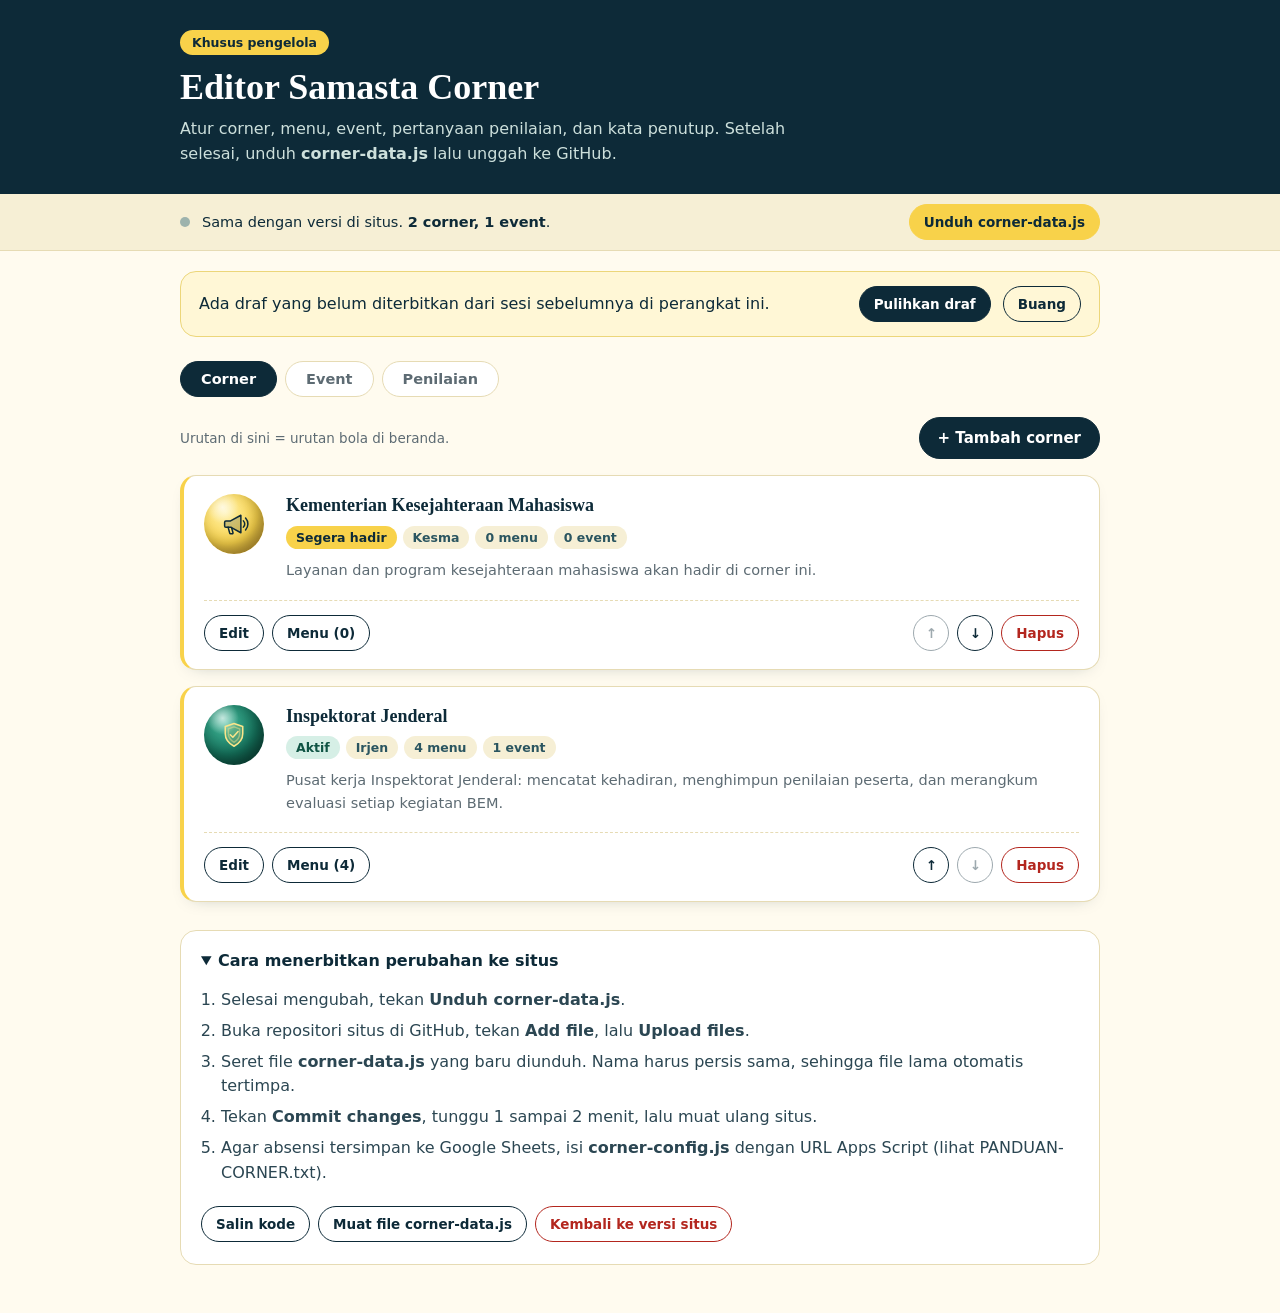
==== commit c648007c: "Add files via upload" ====
--- a/admin-corner.html
+++ b/admin-corner.html
@@ -10,150 +10,148 @@
   --serif:Georgia,"Times New Roman",serif;--sans:system-ui,-apple-system,"Segoe UI",Roboto,sans-serif}
 *{box-sizing:border-box;margin:0}
 html{-webkit-text-size-adjust:100%}
-body{font:16px/1.55 var(--sans);background:var(--cream);color:var(--ink);padding:env(safe-area-inset-top) 0 calc(100px + env(safe-area-inset-bottom))}
-.wrap{width:min(960px,100% - 40px);margin-inline:auto}
-header{background:linear-gradient(165deg,#0b3a30,#0d2a38);color:#f6f1de;padding:30px 0 28px}
-header .wrap{display:grid;gap:8px}
+body{font:16px/1.55 var(--sans);background:var(--cream);color:var(--ink);padding-bottom:calc(48px + env(safe-area-inset-bottom))}
+.wrap{max-width:960px;margin:0 auto;padding:0 20px}
+header{background:var(--ink);color:#f6f1de;padding:30px 0 28px}
 header h1{font:700 clamp(26px,5vw,36px)/1.15 var(--serif);color:#fff}
-header p{color:#cde0dc;max-width:620px}
-.tag{justify-self:start;background:var(--gold);color:var(--ink);font-weight:700;font-size:12.5px;border-radius:999px;padding:3px 12px}
+header p{color:#cde0dc;margin-top:8px;max-width:640px}
+.tag{display:inline-block;background:var(--gold);color:var(--ink);font-weight:700;font-size:12.5px;border-radius:999px;padding:3px 12px;margin-bottom:12px}
 .status{position:sticky;top:0;z-index:20;background:var(--sand);border-bottom:1px solid var(--line)}
-.status .wrap{display:flex;align-items:center;gap:12px;min-height:54px;font-size:14.5px}
-.status .grow{flex:1;min-width:0}
+.status .wrap{display:flex;align-items:center;gap:12px;min-height:56px;padding-top:8px;padding-bottom:8px}
+.status #stxt{flex:1;min-width:0;font-size:14.5px}
 .dot{width:10px;height:10px;border-radius:50%;background:#9db3ad;flex:none}
 .status.dirty .dot{background:var(--gold);box-shadow:0 0 0 4px rgba(248,210,74,.35)}.status.done .dot{background:var(--green)}
-.btn{font:600 15px/1 var(--sans);border:1.5px solid var(--ink);background:transparent;color:var(--ink);border-radius:999px;padding:11px 18px;cursor:pointer;transition:background .15s,transform .15s;display:inline-flex;gap:8px;align-items:center;justify-content:center;white-space:nowrap}
+.btn{font:600 15px/1.2 var(--sans);border:1.5px solid var(--ink);background:transparent;color:var(--ink);border-radius:999px;padding:10px 18px;min-height:42px;cursor:pointer;transition:background .15s,transform .15s;display:inline-flex;gap:8px;align-items:center;justify-content:center;white-space:nowrap}
 .btn:hover{background:var(--sand)}.btn:active{transform:scale(.97)}
 .btn.gold{background:var(--gold);border-color:var(--gold)}.btn.gold:hover{background:#f3c92f}
 .btn.dark{background:var(--ink);color:#fff}.btn.dark:hover{background:#17435a}
-.btn.sm{padding:8px 14px;font-size:13.5px}.btn.red{border-color:var(--red);color:var(--red)}.btn.red:hover{background:#fbe9e7}
-.btn.icon{width:36px;padding:0;height:36px}
+.btn.sm{padding:6px 14px;min-height:36px;font-size:13.5px}.btn.red{border-color:var(--red);color:var(--red)}.btn.red:hover{background:#fbe9e7}
+.btn.ic{width:36px;padding:0}
 .btn[disabled]{opacity:.4;pointer-events:none}
+.tabs{display:flex;gap:8px;flex-wrap:wrap;margin:24px 0 20px}
+.tab{border:1.5px solid var(--line);background:#fff;border-radius:999px;padding:9px 20px;font:600 14.5px var(--sans);cursor:pointer;color:var(--muted)}
+.tab[aria-pressed=true]{background:var(--ink);border-color:var(--ink);color:#fff}
+.bar{display:flex;gap:12px;flex-wrap:wrap;align-items:center;margin-bottom:var(--gap)}
+.bar .grow{flex:1 1 220px;min-width:0}
+.hint{font-size:13.5px;color:var(--muted)}
 input,select,textarea{font:inherit;color:var(--ink);background:#fff;border:1.5px solid var(--line);border-radius:12px;padding:10px 14px;width:100%;min-width:0}
 input:focus,select:focus,textarea:focus{outline:0;border-color:var(--ink);box-shadow:0 0 0 4px rgba(248,210,74,.45)}
-textarea{min-height:104px;resize:vertical;line-height:1.5}
-label{display:grid;gap:6px;font-weight:600;font-size:14px;align-content:start}label small{font-weight:400;color:var(--muted)}
-.hint{font-size:13.5px;color:var(--muted)}
-.err{color:var(--red);font-size:13.5px;min-height:1.3em}
-
-.tabs{display:flex;gap:8px;flex-wrap:wrap;margin:22px 0 18px}
-.tab{border:1.5px solid var(--line);background:#fff;border-radius:999px;padding:10px 20px;font:600 14.5px/1 var(--sans);cursor:pointer;color:var(--muted)}
-.tab[aria-pressed=true]{background:var(--ink);border-color:var(--ink);color:#fff}
-.toolbar{display:flex;gap:12px;align-items:center;margin-bottom:16px;min-height:44px}.toolbar .grow{flex:1;min-width:0}.toolbar select{flex:1}
-.panel{background:#fff;border:1px solid var(--line);border-radius:var(--r);padding:22px;display:grid;gap:var(--gap)}
-.list{display:grid;gap:12px}
-
-/* kartu: kolom penanda | isi, baris tombol sejajar di bawah */
-.card{display:grid;grid-template-columns:72px minmax(0,1fr);gap:4px 18px;background:#fff;border:1px solid var(--line);border-left:4px solid var(--gold);border-radius:var(--r);padding:18px 20px;box-shadow:0 6px 18px -12px rgba(13,42,56,.35)}
-.card>.lead{grid-row:1/3}
-.card h3{font:700 18px/1.3 var(--serif);align-self:end}
-.card .body{min-width:0;display:grid;gap:8px}
-.card p{font-size:14.5px;color:var(--muted);display:-webkit-box;-webkit-line-clamp:2;-webkit-box-orient:vertical;overflow:hidden}
-.act{display:flex;gap:8px;flex-wrap:wrap;align-items:center;padding-top:12px;margin-top:4px;border-top:1px dashed var(--line);grid-column:2}
-.act .sp{flex:1}
+textarea{min-height:96px;resize:vertical;line-height:1.5}
+label{font-weight:600;font-size:14px;display:grid;gap:6px;align-content:start}label small{font-weight:400;color:var(--muted)}
+.list{display:grid;gap:var(--gap)}
+.card{display:grid;grid-template-columns:64px minmax(0,1fr);gap:4px 18px;align-items:start;background:#fff;border:1px solid var(--line);border-left:4px solid var(--gold);border-radius:var(--r);padding:18px 20px;box-shadow:0 6px 18px -12px rgba(13,42,56,.35)}
+.card>.main{min-width:0}
+.card h3{font:700 18px/1.3 var(--serif);margin-bottom:8px;overflow-wrap:anywhere}
+.card p{font-size:14.5px;color:var(--muted);margin:10px 0 0;display:-webkit-box;-webkit-line-clamp:2;-webkit-box-orient:vertical;overflow:hidden}
+.card .act{grid-column:1/-1;display:flex;gap:8px;flex-wrap:wrap;padding-top:14px;margin-top:14px;border-top:1px dashed var(--line)}
+.card .act .sp{flex:1}
 .meta{display:flex;gap:6px;flex-wrap:wrap}
 .meta i{font-style:normal;font-size:12.5px;font-weight:600;background:var(--sand);border-radius:999px;padding:2px 10px;color:#2a5560}
 .meta i.ok{background:#d6efe6;color:#0f5444}.meta i.soon{background:var(--gold);color:var(--ink)}
-.orb{width:64px;height:64px;border-radius:50%;display:grid;place-items:center;color:var(--ot);
-  background:radial-gradient(circle at 31% 22%,rgba(255,255,255,.7) 0,rgba(255,255,255,0) 26%),radial-gradient(circle at 36% 30%,var(--o1),var(--o2) 56%,var(--o3));box-shadow:inset -6px -8px 14px rgba(0,0,0,.3)}
-.orb svg{width:54%;height:54%;overflow:visible}
-.dt{width:64px;background:var(--sand);border-radius:14px;text-align:center;padding:9px 4px;align-self:start;margin-inline:auto}
+.orb{position:relative;width:60px;height:60px;border-radius:50%;display:grid;place-items:center;color:var(--ot);--ac:#ffe27a;flex:none;
+  background:radial-gradient(circle at 31% 22%,rgba(255,255,255,.7) 0,rgba(255,255,255,0) 26%),radial-gradient(circle at 36% 30%,var(--o1),var(--o2) 56%,var(--o3));box-shadow:inset -6px -8px 14px rgba(0,0,0,.32)}
+.orb[data-tone=emas]{--ac:#14705a}
+.cn-ico{fill:none;stroke:currentColor;stroke-width:2.4;stroke-linecap:round;stroke-linejoin:round;--ac:currentColor;display:block}
+.cn-ico .f{fill:currentColor;fill-opacity:.2}.cn-ico .ac{stroke:var(--ac)}.cn-ico .dot{fill:var(--ac);stroke:none}
+.orb .cn-ico{width:30px;height:30px}
+.dt{background:var(--sand);border-radius:12px;text-align:center;padding:9px 4px}
 .dt b{display:block;font:700 24px/1 var(--serif)}.dt span{font-size:12px;font-weight:700;color:var(--muted);text-transform:uppercase}
 .empty{background:#fff;border:1.5px dashed var(--line);border-radius:var(--r);padding:36px 20px;text-align:center;color:var(--muted)}
-.how{background:#fff;border:1px solid var(--line);border-radius:var(--r);padding:4px 22px;margin-top:28px}
+.panel{background:#fff;border:1px solid var(--line);border-radius:var(--r);padding:22px;display:grid;gap:18px;margin-bottom:var(--gap)}
+.panel>h2{font:700 19px/1.3 var(--serif)}.panel>.hint{margin-top:-10px}
+.row2{display:grid;grid-template-columns:repeat(2,minmax(0,1fr));gap:14px}
+.how{background:#fff;border:1px solid var(--line);border-radius:var(--r);padding:4px 20px;margin-top:28px}
 .how summary{cursor:pointer;font-weight:700;padding:14px 0}.how ol{padding:0 0 14px 20px;color:#2b4652}.how li{margin-bottom:6px}
-.banner{background:#fff7d6;border:1px solid #ecd67a;border-radius:var(--r);padding:14px 18px;margin-top:18px;display:flex;gap:12px;flex-wrap:wrap;align-items:center}.banner span{flex:1;min-width:200px}
-.banner[hidden]{display:none}
-.warn{background:#fff1d6;border:1px solid #efc98a;border-radius:var(--r);padding:12px 16px;margin-bottom:14px;font-size:14.5px}
-
-/* editor soal */
-.q{display:grid;grid-template-columns:34px minmax(0,1fr) 150px;gap:10px 12px;background:var(--cream);border:1px solid var(--line);border-radius:14px;padding:14px}
-.q .no{width:34px;height:34px;border-radius:10px;background:var(--ink);color:var(--gold);display:grid;place-items:center;font:700 15px var(--serif)}
-.q .full{grid-column:2/4}
-.q .row{display:flex;gap:8px;align-items:center;flex-wrap:wrap}
-.seg{display:inline-flex;border:1.5px solid var(--line);border-radius:999px;overflow:hidden;background:#fff}
-.seg button{border:0;background:none;font:600 13px/1 var(--sans);padding:9px 14px;cursor:pointer;color:var(--muted)}
-.seg button[aria-pressed=true]{background:var(--green);color:#fff}
-.seg button[data-w="0"][aria-pressed=true]{background:#8a6a2f}
-.stars-prev{display:inline-flex;gap:3px;color:var(--gold)}.stars-prev svg{width:20px;height:20px;fill:currentColor;stroke:#c9a02a;stroke-width:1}
-.q-tip{font-size:13px;color:var(--muted)}
-
-/* penutup */
-.pv{border-radius:22px;background:linear-gradient(165deg,#0b3a30,#0d2a38);padding:26px 18px}
-.pv-c{max-width:420px;margin:0 auto;text-align:center;background:#fffdf4;border-radius:22px;padding:26px 22px;box-shadow:0 0 0 1px #d9b872,0 0 0 6px rgba(248,210,74,.12)}
-.pv-c h4{font:700 22px/1.25 var(--serif);margin-bottom:10px}.pv-c p{font-size:14.5px;color:#3d514b;margin-bottom:8px}.pv-c .sg{font:italic 600 14.5px var(--serif);color:#8a6a2f;border-top:1px dashed #d9b872;padding-top:12px;margin-top:12px}
-.pv-c .pb{display:inline-block;margin-top:14px;background:linear-gradient(180deg,#ffe98a,#f8d24a);color:var(--ink);font-weight:700;font-size:14px;border-radius:999px;padding:10px 22px}
-
-dialog{border:0;border-radius:22px;padding:0;width:min(640px,100% - 24px);max-height:calc(100dvh - 24px);box-shadow:0 30px 80px -20px rgba(13,42,56,.6);color:var(--ink);overflow:hidden}
+.how .act{display:flex;gap:8px;flex-wrap:wrap;padding-bottom:18px}
+.banner{background:#fff7d6;border:1px solid #ecd67a;border-radius:var(--r);padding:14px 18px;margin-top:20px;display:flex;gap:12px;flex-wrap:wrap;align-items:center}.banner span{flex:1;min-width:200px}
+.warn{background:#fff1d6;border:1px solid #efc98a;border-radius:var(--r);padding:12px 16px;margin-bottom:var(--gap);font-size:14.5px}
+dialog{border:0;border-radius:22px;padding:0;width:min(680px,calc(100vw - 24px));max-height:calc(100dvh - 24px);box-shadow:0 30px 80px -20px rgba(13,42,56,.6);color:var(--ink);overflow:hidden}
 dialog[open]{display:flex;flex-direction:column}
 dialog::backdrop{background:rgba(13,42,56,.55);backdrop-filter:blur(3px)}
-dialog>form,dialog>div.pane{display:flex;flex-direction:column;min-height:0;flex:1}
+dialog>form,dialog>div#m-list{display:flex;flex-direction:column;min-height:0;flex:1}
+dialog form[hidden]{display:none}
 .fh{background:var(--ink);color:#fff;padding:18px 24px;font:700 20px var(--serif);flex:none}
-.fb{padding:22px 24px;display:grid;gap:16px;overflow:auto;min-height:0;flex:1;align-content:start}
-.row2{display:grid;grid-template-columns:repeat(2,minmax(0,1fr));gap:16px}
-.ff{padding:14px 24px;border-top:1px solid var(--line);display:flex;gap:10px;justify-content:flex-end;background:var(--cream);flex:none}
+.fb{padding:22px 24px;display:grid;gap:16px;overflow:auto;flex:1;min-height:0;align-content:start}
+.ff{padding:14px 24px;border-top:1px solid var(--line);display:flex;gap:10px;justify-content:flex-end;background:var(--cream);flex:none;flex-wrap:wrap}
+.err{color:var(--red);font-size:13.5px;min-height:1.2em}
 .sw{display:flex;gap:10px;flex-wrap:wrap}
-.sw label{display:block;cursor:pointer}.sw input{position:absolute;opacity:0;width:1px;height:1px}
-.sw .orb{width:48px;height:48px;font-size:0;border:3px solid transparent;transition:transform .15s}
+.sw label{display:block;position:relative;cursor:pointer}.sw input{position:absolute;opacity:0;width:1px;height:1px}
+.sw .orb{width:46px;height:46px;border:3px solid transparent;transition:transform .15s}
 .sw input:checked+.orb{border-color:var(--ink);transform:scale(1.1)}.sw input:focus-visible+.orb{outline:3px solid var(--gold);outline-offset:2px}
-.ics{display:grid;grid-template-columns:repeat(auto-fill,minmax(54px,1fr));gap:8px}
-.ics label{display:block;cursor:pointer}.ics input{position:absolute;opacity:0;width:1px;height:1px}
-.ics .orb{width:100%;height:auto;aspect-ratio:1;border-radius:14px;border:2px solid var(--line)}
-.ics input:checked+.orb{border-color:var(--ink);box-shadow:0 0 0 3px var(--gold)}.ics input:focus-visible+.orb{outline:3px solid var(--gold)}
-.checks{display:grid;gap:4px;max-height:220px;overflow:auto;border:1.5px solid var(--line);border-radius:12px;padding:8px 12px;background:#fff}
-.checks label{display:flex;gap:10px;align-items:center;font-weight:500;padding:4px 0}.checks input{width:18px;height:18px;accent-color:var(--green);flex:none}
-.opt{display:flex;gap:10px;align-items:center;font-weight:600}.opt input{width:18px;height:18px;accent-color:var(--green);flex:none}
-.subbox{display:grid;gap:14px;border:1.5px dashed var(--line);border-radius:14px;padding:16px;background:var(--cream)}.subbox[hidden]{display:none}
-.mrow{display:grid;grid-template-columns:minmax(0,1fr) auto;gap:10px;align-items:center;background:#fff;border:1px solid var(--line);border-radius:12px;padding:10px 12px;margin-bottom:8px}
-.mrow b{min-width:0}.mrow small{display:block;color:var(--muted);font-weight:400}.mrow .act{border:0;padding:0;margin:0;grid-column:auto}
+.icons{display:grid;grid-template-columns:repeat(auto-fill,minmax(64px,1fr));gap:8px}
+.icons label{position:relative;cursor:pointer}.icons input{position:absolute;opacity:0;width:1px;height:1px}
+.icons span{display:grid;justify-items:center;gap:4px;padding:10px 4px 8px;border:1.5px solid var(--line);border-radius:12px;font-size:11.5px;font-weight:600;color:var(--muted);background:#fff}
+.icons .cn-ico{width:28px;height:28px;color:var(--ink);--ac:#b98a14}
+.icons input:checked+span{border-color:var(--ink);background:var(--sand);color:var(--ink)}.icons input:focus-visible+span{outline:3px solid var(--gold)}
+.checks{display:grid;gap:6px;max-height:220px;overflow:auto;border:1.5px solid var(--line);border-radius:12px;padding:10px 12px;background:#fff}
+.checks label{display:flex;gap:10px;align-items:center;font-weight:500}.checks input{width:18px;height:18px;accent-color:var(--green);flex:none}
+.mrow{display:grid;grid-template-columns:minmax(0,1fr) auto;gap:8px 12px;align-items:center;background:#fff;border:1px solid var(--line);border-radius:12px;padding:10px 12px;margin-bottom:8px}
+.mrow b{min-width:0;overflow-wrap:anywhere}.mrow small{display:block;color:var(--muted);font-weight:400}
+.mrow .acts{display:flex;gap:6px;flex-wrap:wrap;justify-content:flex-end}
+/* editor pertanyaan */
+.qe{display:grid;gap:12px}
+.qr{display:grid;grid-template-columns:34px minmax(0,1fr);gap:10px 12px;background:var(--cream);border:1.5px solid var(--line);border-radius:14px;padding:14px}
+.qr .no{width:34px;height:34px;border-radius:50%;background:var(--ink);color:var(--gold);display:grid;place-items:center;font:700 14px var(--serif)}
+.qr .body{display:grid;gap:10px;min-width:0}
+.qr .opts{display:flex;flex-wrap:wrap;gap:10px;align-items:center}
+.qr .opts select{flex:1 1 170px;width:auto}
+.sw2{display:inline-flex;align-items:center;gap:10px;font-weight:600;font-size:14px;cursor:pointer;white-space:nowrap}
+.sw2 input{position:absolute;opacity:0;width:1px;height:1px}
+.sw2 i{position:relative;width:44px;height:26px;border-radius:99px;background:#cfd8d6;transition:background .2s;flex:none}
+.sw2 i::after{content:"";position:absolute;left:3px;top:3px;width:20px;height:20px;border-radius:50%;background:#fff;box-shadow:0 1px 3px rgba(0,0,0,.3);transition:transform .2s}
+.sw2 input:checked+i{background:var(--green)}.sw2 input:checked+i::after{transform:translateX(18px)}
+.sw2 input:focus-visible+i{outline:3px solid var(--gold);outline-offset:2px}
+.qr .mv{display:flex;gap:6px;margin-left:auto}
+.qadd{display:flex;gap:8px;flex-wrap:wrap}
+.qprev{font-size:13px;color:var(--muted);display:flex;align-items:center;gap:4px}
+.stars5{letter-spacing:2px;color:#f0a800}
 .toast{position:fixed;left:50%;bottom:calc(20px + env(safe-area-inset-bottom));transform:translate(-50%,30px);opacity:0;pointer-events:none;background:var(--ink);color:#fff;border-radius:999px;padding:10px 12px 10px 20px;display:flex;gap:14px;align-items:center;transition:.3s;z-index:60;max-width:calc(100vw - 24px)}
 .toast.on{opacity:1;transform:translate(-50%,0);pointer-events:auto}
 .toast button{background:var(--gold);border:0;border-radius:999px;padding:6px 14px;font:700 13.5px var(--sans);cursor:pointer;color:var(--ink)}
-.fab{position:fixed;right:18px;bottom:calc(18px + env(safe-area-inset-bottom));z-index:30;box-shadow:0 14px 30px -10px rgba(13,42,56,.55)}
-@media (max-width:620px){.wrap{width:calc(100% - 28px)}.card{grid-template-columns:56px minmax(0,1fr);gap:4px 12px;padding:16px}.orb{width:52px;height:52px}.dt{width:52px}.row2{grid-template-columns:minmax(0,1fr)}
-  .q{grid-template-columns:34px minmax(0,1fr)}.q .full,.q .tipe{grid-column:1/-1}.status .wrap{flex-wrap:wrap;padding:8px 0}.fb{padding:18px}.fh{padding:16px 18px}.ff{padding:12px 18px}.panel{padding:16px}}
+@media (max-width:560px){.card{grid-template-columns:52px minmax(0,1fr);gap:4px 14px;padding:16px}.orb{width:52px;height:52px}.row2{grid-template-columns:minmax(0,1fr)}.fb{padding:18px 16px}.fh,.ff{padding-left:16px;padding-right:16px}.status .wrap{flex-wrap:wrap}.qr{padding:12px}.qr .mv{margin-left:0}}
 </style>
 </head>
 <body>
-<header><div class="wrap"><span class="tag">Khusus pengelola</span><h1>Editor Samasta Corner</h1><p>Atur corner, menu, event, soal penilaian, dan kata penutup untuk peserta. Setelah selesai, unduh <b>corner-data.js</b> lalu unggah ke GitHub.</p></div></header>
-
-<div class="status" id="status" role="status"><div class="wrap"><i class="dot"></i><span class="grow" id="stxt"></span><button class="btn gold sm" id="dl">Unduh corner-data.js</button></div></div>
+<header><div class="wrap"><span class="tag">Khusus pengelola</span><h1>Editor Samasta Corner</h1><p>Atur corner, menu, event, pertanyaan penilaian, dan kata penutup. Setelah selesai, unduh <b>corner-data.js</b> lalu unggah ke GitHub.</p></div></header>
+<div class="status" id="status" role="status"><div class="wrap"><i class="dot"></i><span id="stxt"></span><button class="btn gold sm" id="dl">Unduh corner-data.js</button></div></div>
 
 <main class="wrap">
   <div class="banner" id="draft" hidden><span>Ada draf yang belum diterbitkan dari sesi sebelumnya di perangkat ini.</span><button class="btn sm dark" id="draft-ok">Pulihkan draf</button><button class="btn sm" id="draft-no">Buang</button></div>
-
   <div class="tabs" id="tabs">
     <button class="tab" data-t="corner" aria-pressed="true">Corner</button>
     <button class="tab" data-t="event" aria-pressed="false">Event</button>
-    <button class="tab" data-t="soal" aria-pressed="false">Penilaian</button>
-    <button class="tab" data-t="penutup" aria-pressed="false">Kata penutup</button>
+    <button class="tab" data-t="aspek" aria-pressed="false">Penilaian</button>
   </div>
 
   <section id="p-corner">
-    <div class="toolbar"><span class="hint grow">Urutan di sini = urutan bola di beranda.</span><button class="btn dark" id="add-c">+ Tambah corner</button></div>
+    <div class="bar"><span class="hint grow">Urutan di sini = urutan bola di beranda.</span><button class="btn dark" id="add-c">+ Tambah corner</button></div>
     <div class="list" id="l-corner"></div>
   </section>
 
   <section id="p-event" hidden>
-    <div class="toolbar"><select id="ev-c" aria-label="Pilih corner"></select><button class="btn dark" id="add-e">+ Tambah event</button></div>
+    <div class="bar"><select id="ev-c" class="grow" aria-label="Pilih corner"></select><button class="btn dark" id="add-e">+ Tambah event</button></div>
     <div id="ev-warn"></div>
     <div class="list" id="l-event"></div>
   </section>
 
-  <section id="p-soal" hidden>
-    <div class="toolbar"><span class="hint grow">Soal umum untuk semua event. Event tertentu boleh punya soal sendiri lewat tombol Edit di tab Event.</span><button class="btn dark" id="add-q">+ Tambah soal</button></div>
+  <section id="p-aspek" hidden>
     <div class="panel">
-      <div class="list" id="q-list"></div>
-      <label>Absensi tetap terbuka berapa hari setelah acara selesai?<input id="a-hari" type="number" min="0" max="30" style="max-width:140px"></label>
+      <h2>Pertanyaan penilaian</h2>
+      <p class="hint">Berlaku untuk semua event, kecuali event yang memakai pertanyaan khusus. Pilih jenis tiap pertanyaan dan tentukan wajib atau opsional. Pertanyaan bintang pertama dipakai sebagai kepuasan utama pada grafik.</p>
+      <div id="q-main"></div>
       <div class="err" id="a-err" role="alert"></div>
     </div>
-  </section>
-
-  <section id="p-penutup" hidden>
-    <div class="toolbar"><span class="hint grow">Teks yang tampil setelah peserta selesai mengirim. Pakai <b>{nama}</b> untuk nama depan peserta dan <b>{event}</b> untuk judul acara.</span></div>
-    <div class="panel" id="pen-form"></div>
-    <h3 style="font:700 18px var(--serif);margin:24px 0 12px">Pratinjau</h3>
-    <div class="pv"><div class="pv-c" id="pen-pv"></div></div>
+    <div class="panel">
+      <h2>Sambutan dan kata penutup</h2>
+      <label>Sambutan di halaman pertama setelah barcode dipindai <small>(boleh dikosongkan)</small><textarea id="s-sam" maxlength="300" style="min-height:76px"></textarea></label>
+      <label>Judul kata penutup <small>(tulis {nama} untuk menyebut nama depan peserta)</small><input id="p-judul" maxlength="120"></label>
+      <label>Isi kata penutup <small>(baris kosong = paragraf baru. Bisa memakai {nama} dan {event}.)</small><textarea id="p-isi" maxlength="900"></textarea></label>
+      <label>Tanda tangan <small>(baris miring di bawah kata penutup)</small><input id="p-ttd" maxlength="120"></label>
+    </div>
+    <div class="panel">
+      <h2>Waktu absensi</h2>
+      <label>Absensi tetap terbuka berapa hari setelah acara selesai? <input id="a-hari" type="number" min="0" max="30" style="max-width:140px"></label>
+    </div>
   </section>
 
   <details class="how" open>
@@ -165,7 +163,7 @@
       <li>Tekan <b>Commit changes</b>, tunggu 1 sampai 2 menit, lalu muat ulang situs.</li>
       <li>Agar absensi tersimpan ke Google Sheets, isi <b>corner-config.js</b> dengan URL Apps Script (lihat PANDUAN-CORNER.txt).</li>
     </ol>
-    <div class="act" style="border:0;grid-column:auto;padding-bottom:16px">
+    <div class="act">
       <button class="btn sm" id="copy">Salin kode</button>
       <button class="btn sm" id="imp">Muat file corner-data.js</button>
       <button class="btn sm red" id="reset">Kembali ke versi situs</button>
@@ -174,20 +172,18 @@
   </details>
 </main>
 
-<button class="btn gold fab" id="fab" aria-label="Tambah">+ Tambah</button>
-
 <!-- Dialog corner -->
 <dialog id="d-c"><form method="dialog" id="f-c" novalidate>
   <div class="fh" id="c-title">Tambah corner</div>
   <div class="fb">
-    <div class="row2"><label>Nama lengkap *<input id="c-nama" maxlength="80"></label><label>Nama singkat * <small>(2 sampai 8 huruf)</small><input id="c-singkat" maxlength="8"></label></div>
-    <label>Tagline <small>(di bawah bola)</small><input id="c-tag" maxlength="60"></label>
+    <div class="row2"><label>Nama lengkap *<input id="c-nama" maxlength="80"></label><label>Nama singkat di bola * <small>(2 sampai 9 huruf)</small><input id="c-singkat" maxlength="9"></label></div>
+    <label>Tagline <small>(muncul di bawah bola)</small><input id="c-tag" maxlength="60"></label>
     <label>Deskripsi<textarea id="c-desk" maxlength="400"></textarea></label>
+    <label>Ikon di dalam bola<div class="icons" id="c-ikon"></div></label>
     <label>Warna bola<div class="sw" id="c-warna"></div></label>
-    <label>Ikon bola<div class="ics" id="c-ikon"></div></label>
     <div class="row2">
       <label>Status<select id="c-status"><option value="aktif">Aktif (menu dapat dibuka)</option><option value="segera">Segera hadir (Coming soon)</option></select></label>
-      <label>Unit di kepengurusan <small>(untuk menu anggota dan profil)</small><select id="c-unit"></select></label>
+      <label>Unit di kepengurusan <small>(untuk menu anggota dan struktur)</small><select id="c-unit"></select></label>
     </div>
     <div class="err" id="c-err" role="alert"></div>
   </div>
@@ -196,32 +192,38 @@
 
 <!-- Dialog menu -->
 <dialog id="d-m">
-  <div class="pane" id="m-list">
+  <div id="m-list">
     <div class="fh" id="m-title">Menu</div>
     <div class="fb"><div id="m-rows"></div><div><button class="btn dark" id="m-add" type="button">+ Tambah menu</button></div></div>
-    <div class="ff"><button class="btn gold" type="button" data-close>Selesai</button></div>
+    <div class="ff"><button class="btn" type="button" data-close>Selesai</button></div>
   </div>
   <form method="dialog" id="m-form" novalidate hidden>
     <div class="fh" id="m-ftitle">Tambah menu</div>
     <div class="fb">
       <label>Judul menu *<input id="m-judul" maxlength="40"></label>
-      <label>Keterangan singkat<input id="m-desk" maxlength="140"></label>
+      <label>Keterangan singkat<input id="m-desk" maxlength="120"></label>
       <div class="row2">
-        <label>Jenis menu<select id="m-tipe"><option value="info">Info (teks)</option><option value="profil">Profil unit (pengertian, tugas, struktur, SOP, panduan)</option><option value="event">Event (absensi dan pembukuan)</option><option value="anggota">Daftar anggota unit</option><option value="link">Tautan</option></select></label>
-        <label>Ikon<select id="m-ikon"><option value="kalender">Kalender</option><option value="info">Info</option><option value="orang">Orang</option><option value="tautan">Tautan</option><option value="perisai">Perisai</option><option value="bintang">Bintang</option><option value="pesan">Pesan</option><option value="buku">Buku</option><option value="papan">Papan</option><option value="bendera">Bendera</option><option value="hati">Hati</option></select></label>
+        <label>Jenis menu<select id="m-tipe"><option value="info">Info (teks)</option><option value="event">Event (absensi dan pembukuan)</option><option value="profil">Profil lembaga (pengertian, tugas, struktur)</option><option value="panduan">SOP dan buku panduan</option><option value="anggota">Daftar anggota</option><option value="link">Tautan</option></select></label>
+        <label>Ikon<select id="m-ikon"><option value="kalender">Kalender</option><option value="info">Info</option><option value="orang">Orang</option><option value="perisai">Perisai</option><option value="bintang">Bintang</option><option value="buku">Buku</option><option value="tautan">Tautan</option><option value="papan">Papan</option><option value="bendera">Bendera</option><option value="hati">Hati</option><option value="pesan">Pesan</option></select></label>
       </div>
-      <label id="w-isi">Isi halaman <small>(baris kosong = paragraf baru. Awali baris dengan “- ” untuk butir daftar.)</small><textarea id="m-isi" maxlength="4000"></textarea></label>
-      <div class="subbox" id="w-profil" hidden>
-        <label>Pengertian <small>(baris kosong = paragraf baru)</small><textarea id="m-peng" maxlength="2000"></textarea></label>
-        <label>Tugas <small>(satu tugas per baris, format: Judul | Penjelasan)</small><textarea id="m-tugas" maxlength="3000" style="min-height:150px"></textarea></label>
-        <div class="row2">
-          <label>Kode buku panduan <small>(nama file di folder panduan/, tanpa .pdf)</small><input id="m-pd" maxlength="60" placeholder="inspektorat-jenderal"></label>
-          <label>Pola pemilik SOP <small>(kata kunci, pisahkan dengan |)</small><input id="m-sop" maxlength="80" placeholder="Irjen|Inspektur|Inspektorat"></label>
-        </div>
-        <p class="hint">Struktur (kepala dan anggota) diambil otomatis dari unit yang dipilih di corner, sehingga ikut berubah bila anggota.js diperbarui.</p>
+      <div id="w-info" class="fb" style="padding:0;overflow:visible"><label>Isi halaman <small>(baris kosong = paragraf baru. Awali baris dengan “- ” untuk butir daftar.)</small><textarea id="m-isi" style="min-height:160px"></textarea></label></div>
+      <div id="w-url"><label>Alamat tautan <small>(contoh: #sop, #rapot, atau https://...)</small><input id="m-url" maxlength="300"></label></div>
+      <p class="hint" id="w-ev">Event untuk menu ini dikelola di tab Event.</p>
+      <div id="w-profil" class="fb" style="padding:0;overflow:visible">
+        <label>Pengertian <small>(paragraf pertama tampil besar. Baris kosong = paragraf baru.)</small><textarea id="m-pengertian" style="min-height:150px"></textarea></label>
+        <label>Tugas dan fungsi <small>(satu per baris, format: Judul | uraian)</small><textarea id="m-tugas" style="min-height:150px"></textarea></label>
+        <label>Prinsip kerja <small>(satu per baris, format: Judul | uraian)</small><textarea id="m-prinsip"></textarea></label>
+        <label>Atasan langsung <small>(tampil di puncak bagan)</small><input id="m-atas" maxlength="60"></label>
+        <label>Peran ketua / menteri <small>(satu kalimat)</small><input id="m-pk" maxlength="200"></label>
+        <label>Tanggung jawab ketua / menteri <small>(satu per baris)</small><textarea id="m-tk"></textarea></label>
+        <label>Peran anggota <small>(satu kalimat)</small><input id="m-pa" maxlength="200"></label>
+        <label>Tanggung jawab anggota <small>(satu per baris)</small><textarea id="m-ta"></textarea></label>
+        <p class="hint">Nama anggota dan ketua diambil otomatis dari anggota.js (orang pertama pada unit = ketua / menteri).</p>
       </div>
-      <label id="w-url" hidden>Alamat tautan <small>(contoh: #sop, #rapot, atau https://...)</small><input id="m-url" maxlength="300"></label>
-      <p class="hint" id="w-ev" hidden>Event untuk menu ini dikelola di tab Event.</p>
+      <div id="w-panduan" class="fb" style="padding:0;overflow:visible">
+        <label>Buku panduan<select id="m-buku"></select></label>
+        <div class="row2"><label>Kode SOP inti <small>(contoh: IRJ untuk SOP-IRJ-xxx)</small><input id="m-sopkode" maxlength="8"></label><label>Pemilik SOP lain <small>(kata kunci, contoh: Inspektur Jenderal)</small><input id="m-sopown" maxlength="60"></label></div>
+      </div>
       <div class="err" id="m-err" role="alert"></div>
     </div>
     <div class="ff"><button class="btn" type="button" id="m-back">Kembali</button><button class="btn gold" type="submit">Simpan menu</button></div>
@@ -234,14 +236,18 @@
   <div class="fb">
     <label>Judul event *<input id="e-judul" maxlength="160"></label>
     <div class="row2"><label>Tanggal mulai *<input id="e-tgl" type="date"></label><label>Tanggal selesai <small>(kosongkan bila satu hari)</small><input id="e-sel" type="date"></label></div>
-    <div class="row2"><label>Jam <small>(contoh: 19.30 sampai 21.30)</small><input id="e-jam" maxlength="60"></label><label>Tempat<input id="e-tempat" maxlength="100"></label></div>
+    <div class="row2"><label>Jam <small>(contoh: 19.30 sampai 21.30)</small><input id="e-jam" maxlength="60"></label><label>Tempat<input id="e-tempat" maxlength="80"></label></div>
     <label>Deskripsi<textarea id="e-desk" maxlength="600"></textarea></label>
     <label>Peserta yang ditargetkan <small>(menentukan daftar hadir di pembukuan)</small><div class="checks" id="e-target"></div></label>
-    <label>Absensi<select id="e-absen"><option value="auto">Otomatis: dibuka sejak hari acara</option><option value="buka">Selalu dibuka</option><option value="tutup">Ditutup</option></select></label>
-    <label class="opt"><input type="checkbox" id="e-own-q"> Pakai soal khusus untuk event ini</label>
-    <div class="subbox" id="e-qbox" hidden><div class="list" id="e-qlist"></div><div><button type="button" class="btn sm dark" id="e-qadd">+ Tambah soal</button></div></div>
-    <label class="opt"><input type="checkbox" id="e-own-p"> Pakai kata penutup khusus untuk event ini</label>
-    <div class="subbox" id="e-pbox" hidden></div>
+    <label>Absensi<select id="e-absen"><option value="auto">Otomatis: dibuka sejak hari acara</option><option value="buka">Selalu dibuka</option><option value="tutup">Selalu ditutup</option></select></label>
+    <label class="sw2"><input type="checkbox" id="e-qon"><i></i><span>Pertanyaan khusus untuk event ini</span></label>
+    <div id="e-qbox" hidden class="qe"><p class="hint">Kosong berarti memakai pertanyaan di tab Penilaian.</p><div id="q-ev"></div></div>
+    <label class="sw2"><input type="checkbox" id="e-pon"><i></i><span>Kata penutup khusus untuk event ini</span></label>
+    <div id="e-pbox" hidden class="qe">
+      <label>Judul <input id="ep-judul" maxlength="120"></label>
+      <label>Isi<textarea id="ep-isi" maxlength="900"></textarea></label>
+      <label>Tanda tangan<input id="ep-ttd" maxlength="120"></label>
+    </div>
     <div class="err" id="e-err" role="alert"></div>
   </div>
   <div class="ff"><button class="btn" type="button" data-close>Batal</button><button class="btn gold" type="submit">Simpan</button></div>
@@ -254,103 +260,101 @@
 <script src="corner-data.js"></script>
 <script>
 (function(){
-  var KEY="bem-corner-draft-v2", A=window.ANGGOTA||{pimpinan:[],unit:[]}, TONES=window.CORNER_TONES, CI=window.CORNER_ICONS;
+  var KEY="bem-corner-draft-v2", A=window.ANGGOTA||{pimpinan:[],unit:[]}, ICONS=window.CORNER_ICONS||{}, TONES=window.CORNER_TONES||{};
+  var BUKU=[["presiden","Presiden"],["wakil-presiden","Wakil Presiden"],["sekretaris-jenderal","Sekretaris Jenderal"],["psdm","Kementerian PSDM"],["akademik-karier","Kementerian Akademik dan Karier"],["harmonisasi-kampus","Kementerian Harmonisasi Kampus"],["kemenpora","Kementerian Pemuda dan Olahraga"],["hubeks","Kementerian Hubungan Eksternal"],["kesma","Kementerian Kesejahteraan Mahasiswa"],["pengembangan-bahasa","Kementerian Pengembangan Bahasa"],["biro-administrasi","Biro Administrasi"],["biro-keuangan","Biro Keuangan"],["biro-dkv","Biro DKV"],["inspektorat-jenderal","Inspektorat Jenderal"]];
+  var TIPE={info:"Info",event:"Event",anggota:"Daftar anggota",link:"Tautan",profil:"Profil lembaga",panduan:"SOP dan buku panduan"};
+  var QT={bintang:"Bintang 1 sampai 5",singkat:"Jawaban singkat",panjang:"Jawaban panjang (paragraf)"};
   var MON=["Jan","Feb","Mar","Apr","Mei","Jun","Jul","Agu","Sep","Okt","Nov","Des"];
-  var TIPE=[["bintang","Bintang 1 sampai 5"],["singkat","Jawaban singkat"],["paragraf","Paragraf (jawaban panjang)"],["pilihan","Pilihan ganda"]];
-  var DEF_PEN={judul:"Terima kasih, {nama}!",isi:"Kehadiran dan penilaianmu sudah tercatat. Masukanmu menjadi bahan kami untuk berbenah.",salam:"",tombol:"Ke Samasta Corner",url:"#corner"};
   function $(i){return document.getElementById(i);}
   function esc(t){return String(t==null?"":t).replace(/[&<>"]/g,function(c){return {"&":"&amp;","<":"&lt;",">":"&gt;",'"':"&quot;"}[c];});}
   function clone(o){return JSON.parse(JSON.stringify(o));}
-  function slug(t){return String(t).toLowerCase().normalize("NFD").replace(/[̀-ͯ]/g,"").replace(/[^a-z0-9]+/g,"-").replace(/^-+|-+$/g,"");}
-  function rid(arr){var id;do{id="q"+Math.random().toString(36).slice(2,6);}while(arr.some(function(q){return q.id===id;}));return id;}
-  function normQ(q,arr){return {id:q.id&&/^[A-Za-z0-9_-]+$/.test(q.id)?q.id:rid(arr||[]),t:String(q.t||""),tipe:q.tipe&&/^(bintang|singkat|paragraf|pilihan)$/.test(q.tipe)?q.tipe:"bintang",wajib:!!q.wajib,bantu:String(q.bantu||""),pilihan:(q.pilihan||[]).map(String)};}
-  function normP(p){p=p||{};return {judul:String(p.judul||""),isi:String(p.isi||""),salam:String(p.salam||""),tombol:String(p.tombol||""),url:String(p.url||"")};}
+  function slug(t){return String(t).toLowerCase().normalize("NFD").replace(/[\u0300-\u036f]/g,"").replace(/[^a-z0-9]+/g,"-").replace(/^-+|-+$/g,"");}
+  function icon(k){var d=ICONS[k]||ICONS.bintang;return d?'<svg class="cn-ico" viewBox="0 0 48 48" aria-hidden="true">'+d[1]+'</svg>':"";}
+  function ikKey(c){return window.cornerIconKey?window.cornerIconKey(c):"bintang";}
+  var DEFQ=[{id:"q-puas",teks:"Kepuasan keseluruhan",tipe:"bintang",wajib:true},{id:"komentar",teks:"Komentar tentang acara",tipe:"panjang",wajib:false},{id:"kritik",teks:"Kritik dan saran untuk acara berikutnya",tipe:"panjang",wajib:false}];
+  var DEFP={judul:"Jazakumullahu khairan, {nama}",isi:"Kehadiran dan penilaianmu sudah tercatat. Semoga ilmu dan kebersamaan hari ini membawa kebaikan.",ttd:""};
+  function normQ(a){
+    return (a||[]).slice(0,20).map(function(q,i){return {id:String(q.id||"q-"+i+Math.random().toString(36).slice(2,5)).replace(/[^A-Za-z0-9_\-]/g,""),teks:String(q.teks||"").trim(),tipe:q.tipe==="singkat"||q.tipe==="panjang"?q.tipe:"bintang",wajib:q.wajib!==false,bantuan:String(q.bantuan||"")};}).map(function(q){if(!q.bantuan)delete q.bantuan;return q;});
+  }
+  function legacyQ(asp){
+    var r=(asp&&asp.length?asp:["Kepuasan keseluruhan"]).map(function(a,i){return {id:"a"+i,teks:String(a),tipe:"bintang",wajib:true};});
+    r.push({id:"komentar",teks:"Komentar tentang acara",tipe:"panjang",wajib:false},{id:"kritik",teks:"Kritik dan saran",tipe:"panjang",wajib:false});return r;
+  }
+  function normP(p){p=p||{};return {judul:String(p.judul||""),isi:String(p.isi||""),ttd:String(p.ttd||"")};}
+  var MKEYS=["pengertian","tugas","prinsip","atas","perananKepala","tugasKepala","perananAnggota","tugasAnggota","buku","sopKode","sopPemilik"];
   function norm(d){
-    d=d||{};var soal=[];
-    if(d.soal&&d.soal.length)d.soal.forEach(function(q){soal.push(normQ(q,soal));});
-    else (d.aspek&&d.aspek.length?d.aspek:["Kepuasan keseluruhan"]).forEach(function(t,i){soal.push({id:rid(soal),t:String(t),tipe:"bintang",wajib:true,bantu:"",pilihan:[]});});
-    var o={soal:soal,penutup:Object.assign({},DEF_PEN,normP(d.penutup)),bukaHari:d.bukaHari==null?2:+d.bukaHari,corner:[]};
+    d=d||{};var o={pertanyaan:d.pertanyaan&&d.pertanyaan.length?normQ(d.pertanyaan):(d.pertanyaan?[]:normQ(legacyQ(d.aspek))),sambutan:String(d.sambutan||""),penutup:d.penutup&&d.penutup.isi?normP(d.penutup):normP(DEFP),bukaHari:d.bukaHari==null?2:+d.bukaHari,corner:[]};
     (d.corner||[]).forEach(function(c){
-      o.corner.push({id:c.id,nama:c.nama||"",singkat:c.singkat||"",tagline:c.tagline||"",deskripsi:c.deskripsi||"",warna:TONES[c.warna]?c.warna:"zamrud",ikon:CI.keys.indexOf(c.ikon)>=0?c.ikon:"bintang",status:c.status==="segera"?"segera":"aktif",unit:c.unit||"",
-        menu:(c.menu||[]).map(function(m){var x={id:m.id,judul:m.judul||"",deskripsi:m.deskripsi||"",tipe:m.tipe||"info",ikon:m.ikon||"info"};
+      o.corner.push({id:c.id,nama:c.nama||"",singkat:c.singkat||"",tagline:c.tagline||"",deskripsi:c.deskripsi||"",warna:TONES[c.warna]?c.warna:"zamrud",ikon:ICONS[c.ikon]?c.ikon:ikKey(c),status:c.status==="segera"?"segera":"aktif",unit:c.unit||"",
+        menu:(c.menu||[]).map(function(m){var x={id:m.id,judul:m.judul||"",deskripsi:m.deskripsi||"",tipe:TIPE[m.tipe]?m.tipe:"info",ikon:m.ikon||"info"};
           if(x.tipe==="info")x.isi=m.isi||"";if(x.tipe==="link")x.url=m.url||"";
-          if(x.tipe==="profil"){x.pengertian=m.pengertian||"";x.tugas=(m.tugas||[]).map(function(t){return {t:String(t.t||""),d:String(t.d||"")};});x.panduan=m.panduan||"";x.sopPola=m.sopPola||"";}
-          return x;}),
+          if(x.tipe==="profil"||x.tipe==="panduan")MKEYS.forEach(function(k){if(m[k]!=null&&m[k]!=="")x[k]=String(m[k]);});return x;}),
         event:(c.event||[]).map(function(e){var x={id:e.id,judul:e.judul||"",tanggal:e.tanggal||"",jam:e.jam||"",tempat:e.tempat||"",deskripsi:e.deskripsi||"",target:(e.target&&e.target.length?e.target:["*"]),absen:e.absen||"auto"};
           if(e.tanggalSelesai)x.tanggalSelesai=e.tanggalSelesai;
-          if(e.soal&&e.soal.length){x.soal=[];e.soal.forEach(function(q){x.soal.push(normQ(q,x.soal));});}
-          if(e.penutup)x.penutup=normP(e.penutup);return x;})});
+          if(e.pertanyaan&&e.pertanyaan.length)x.pertanyaan=normQ(e.pertanyaan);else if(e.aspek&&e.aspek.length)x.pertanyaan=normQ(legacyQ(e.aspek));
+          if(e.penutup&&e.penutup.isi)x.penutup=normP(e.penutup);return x;})});
     });
     return o;
   }
-  var SITE=JSON.stringify(norm(window.CORNER)), data=norm(window.CORNER), downloaded=false, lastDel=null, tT, tab="corner", curC=null, edC=null, edM=null, edE=null, eQ=[], eP=null;
+  var SITE=JSON.stringify(norm(window.CORNER)), data=norm(window.CORNER), downloaded=false, lastDel=null, tT, tab="corner", curC=null, edC=null, edM=null, edE=null, evQ=[];
 
   function save(){try{localStorage.setItem(KEY,JSON.stringify(data));}catch(e){}}
   function dirty(){return JSON.stringify(data)!==SITE;}
   function status(){
     var d=dirty(),st=$("status");st.className="status"+(d?(downloaded?" done":" dirty"):"");
     var ne=0;data.corner.forEach(function(c){ne+=c.event.length;});
-    $("stxt").innerHTML=!d?"Sama dengan versi di situs. <b>"+data.corner.length+" corner, "+ne+" event, "+data.soal.length+" soal</b>.":downloaded?"<b>File sudah diunduh.</b> Tinggal unggah <b>corner-data.js</b> ke GitHub.":"<b>Ada perubahan belum diterbitkan.</b>";
+    $("stxt").innerHTML=!d?"Sama dengan versi di situs. <b>"+data.corner.length+" corner, "+ne+" event</b>.":downloaded?"<b>File sudah diunduh.</b> Tinggal unggah <b>corner-data.js</b> ke GitHub.":"<b>Ada perubahan belum diterbitkan.</b>";
   }
   function toast(m,u){$("ttxt").textContent=m;$("tundo").hidden=!u;$("toast").classList.add("on");clearTimeout(tT);tT=setTimeout(function(){$("toast").classList.remove("on");},u?7000:2600);}
   function touch(){downloaded=false;save();render();}
-  function soft(){downloaded=false;save();status();}
   function byId(a,id){for(var i=0;i<a.length;i++)if(a[i].id===id)return i;return -1;}
   function uid(base,arr){var b=slug(base)||"item",id=b,n=2;while(byId(arr,id)>=0)id=b+"-"+(n++);return id;}
-  function tone(c){var t=TONES[c]||TONES.zamrud;return "--o1:"+t.o1+";--o2:"+t.o2+";--o3:"+t.o3+";--ot:"+t.ot+";--ia:"+t.ia;}
-
-  /* ---------- editor soal (dipakai di tab Penilaian dan dialog event) ---------- */
-  var STAR='<svg viewBox="0 0 24 24"><path d="M12 2.200l2.900 6.200 6.800.8-5 4.700 1.300 6.700L12 17.200l-6 3.400 1.300-6.700-5-4.700 6.800-.8z"/></svg>';
-  function qHtml(q,i,n){
-    return '<div class="q" data-i="'+i+'"><span class="no">'+(i+1)+'</span>'+
-      '<label class="full-t" style="grid-column:2/-1"><span class="q-tip">Teks soal</span><input data-f="t" maxlength="160" value="'+esc(q.t)+'" placeholder="Tulis soalnya di sini"></label>'+
-      '<label class="tipe" style="grid-column:2"><span class="q-tip">Jenis jawaban</span><select data-f="tipe">'+TIPE.map(function(t){return '<option value="'+t[0]+'"'+(q.tipe===t[0]?" selected":"")+'>'+t[1]+'</option>';}).join("")+'</select></label>'+
-      '<div style="grid-column:3;align-self:end"><span class="q-tip" style="display:block;margin-bottom:6px">Wajib dijawab?</span><div class="seg" role="group" aria-label="Wajib atau opsional"><button type="button" data-w="1" aria-pressed="'+q.wajib+'">Wajib</button><button type="button" data-w="0" aria-pressed="'+!q.wajib+'">Opsional</button></div></div>'+
-      '<label class="full" style="grid-column:2/-1"><span class="q-tip">'+(q.tipe==="paragraf"||q.tipe==="singkat"?"Teks bantu di kolom jawaban (opsional)":"Keterangan di bawah soal (opsional)")+'</span><input data-f="bantu" maxlength="160" value="'+esc(q.bantu)+'"></label>'+
-      (q.tipe==="pilihan"?'<label class="full" style="grid-column:2/-1"><span class="q-tip">Pilihan jawaban (satu per baris, minimal 2)</span><textarea data-f="pilihan" style="min-height:90px">'+esc(q.pilihan.join("\n"))+'</textarea></label>':"")+
-      (q.tipe==="bintang"?'<div class="row" style="grid-column:2/-1"><span class="stars-prev" aria-hidden="true">'+STAR+STAR+STAR+STAR+STAR+'</span><span class="q-tip">Peserta memberi nilai 1 sampai 5 bintang.</span></div>':"")+
-      '<div class="row full" style="grid-column:2/-1;justify-content:flex-end"><button type="button" class="btn sm icon" data-x="up" aria-label="Naikkan"'+(i?"":" disabled")+'>&uarr;</button><button type="button" class="btn sm icon" data-x="down" aria-label="Turunkan"'+(i<n-1?"":" disabled")+'>&darr;</button><button type="button" class="btn sm red" data-x="del">Hapus soal</button></div></div>';
-  }
-  function bindQ(box,arr,rerender,onchange){
-    box.innerHTML=arr.length?arr.map(function(q,i){return qHtml(q,i,arr.length);}).join(""):'<div class="empty">Belum ada soal. Tekan “Tambah soal”.</div>';
-    box.oninput=function(e){var r=e.target.closest(".q"),f=e.target.getAttribute("data-f");if(!r||!f)return;var q=arr[+r.getAttribute("data-i")];
-      q[f]=f==="pilihan"?e.target.value.split("\n").map(function(x){return x.trim();}).filter(Boolean):e.target.value;onchange();};
-    box.onchange=function(e){if(e.target.getAttribute("data-f")==="tipe"){onchange();rerender();}};
-    box.onclick=function(e){var r=e.target.closest(".q");if(!r)return;var i=+r.getAttribute("data-i"),q=arr[i];
-      var w=e.target.closest("[data-w]");if(w){q.wajib=w.getAttribute("data-w")==="1";onchange();rerender();return;}
-      var x=e.target.closest("[data-x]");if(!x)return;var a=x.getAttribute("data-x");
-      if(a==="up"&&i>0)arr.splice(i-1,0,arr.splice(i,1)[0]);
-      if(a==="down"&&i<arr.length-1)arr.splice(i+1,0,arr.splice(i,1)[0]);
-      if(a==="del"){if(!confirm("Hapus soal ini?\n\n"+(q.t||"(tanpa teks)")+"\n\nJawaban lama di Google Sheets tidak ikut terhapus."))return;arr.splice(i,1);}
-      onchange();rerender();};
-  }
-  function checkQ(arr){
-    if(!arr.length)return "Minimal satu soal.";if(arr.length>25)return "Maksimal 25 soal.";
-    for(var i=0;i<arr.length;i++){var q=arr[i];if(!q.t.trim())return "Soal nomor "+(i+1)+" belum ada teksnya.";if(q.tipe==="pilihan"&&q.pilihan.length<2)return "Soal nomor "+(i+1)+" butuh minimal 2 pilihan.";}
+  function tone(c){var t=TONES[c]||TONES.zamrud;return "--o1:"+t.o1+";--o2:"+t.o2+";--o3:"+t.o3+";--ot:"+t.ot;}
+
+  /* ---- editor pertanyaan (dipakai tab Penilaian dan dialog event) ---- */
+  function qEditor(host,getArr,setArr){
+    function paint(){
+      var a=getArr();
+      host.innerHTML='<div class="qe">'+(a.length?a.map(function(q,i){
+        return '<div class="qr" data-i="'+i+'"><span class="no">'+(i+1)+'</span><div class="body">'+
+          '<input data-f="teks" value="'+esc(q.teks)+'" maxlength="140" placeholder="Tulis pertanyaannya" aria-label="Teks pertanyaan '+(i+1)+'">'+
+          (q.tipe==="bintang"?'<div class="qprev"><span class="stars5">★★★★★</span> peserta memilih 1 sampai 5 bintang</div>':'')+
+          '<input data-f="bantuan" value="'+esc(q.bantuan||"")+'" maxlength="120" placeholder="Keterangan di bawah pertanyaan (opsional)" aria-label="Keterangan pertanyaan '+(i+1)+'">'+
+          '<div class="opts"><select data-f="tipe" aria-label="Jenis pertanyaan '+(i+1)+'">'+Object.keys(QT).map(function(k){return '<option value="'+k+'"'+(q.tipe===k?" selected":"")+'>'+QT[k]+'</option>';}).join("")+'</select>'+
+          '<label class="sw2"><input type="checkbox" data-f="wajib"'+(q.wajib?" checked":"")+'><i></i><span>'+(q.wajib?"Wajib dijawab":"Opsional")+'</span></label>'+
+          '<span class="mv"><button type="button" class="btn sm ic" data-q="up"'+(i?"":" disabled")+' aria-label="Naikkan">&uarr;</button><button type="button" class="btn sm ic" data-q="down"'+(i<a.length-1?"":" disabled")+' aria-label="Turunkan">&darr;</button><button type="button" class="btn sm ic red" data-q="del" aria-label="Hapus">&times;</button></span></div></div></div>';
+      }).join(""):'<div class="empty">Belum ada pertanyaan. Peserta hanya mengisi data diri.</div>')+
+      '<div class="qadd"><button type="button" class="btn sm dark" data-add="bintang">+ Bintang 1–5</button><button type="button" class="btn sm dark" data-add="singkat">+ Jawaban singkat</button><button type="button" class="btn sm dark" data-add="panjang">+ Paragraf</button></div></div>';
+    }
+    host.onclick=function(x){
+      var a=getArr(),b=x.target.closest("[data-q],[data-add]");if(!b)return;
+      var r=b.closest(".qr"),i=r?+r.getAttribute("data-i"):-1,k=b.getAttribute("data-q");
+      if(b.hasAttribute("data-add")){if(a.length>=20){toast("Maksimal 20 pertanyaan.");return;}a.push({id:"q-"+Math.random().toString(36).slice(2,8),teks:"",tipe:b.getAttribute("data-add"),wajib:b.getAttribute("data-add")==="bintang"});}
+      if(k==="up"&&i>0)a.splice(i-1,0,a.splice(i,1)[0]);
+      if(k==="down"&&i<a.length-1)a.splice(i+1,0,a.splice(i,1)[0]);
+      if(k==="del")a.splice(i,1);
+      setArr(a);paint();
+    };
+    host.oninput=function(x){var f=x.target.getAttribute("data-f"),r=x.target.closest(".qr");if(!f||!r)return;var a=getArr(),q=a[+r.getAttribute("data-i")];
+      if(f==="wajib"){q.wajib=x.target.checked;x.target.parentNode.querySelector("span").textContent=q.wajib?"Wajib dijawab":"Opsional";}else if(f==="tipe"){q.tipe=x.target.value;if(q.tipe==="bintang")q.wajib=q.wajib;setArr(a);paint();return;}else if(f==="bantuan"){q.bantuan=x.target.value;if(!q.bantuan)delete q.bantuan;}else q.teks=x.target.value;
+      setArr(a);};
+    host.onchange=host.oninput;
+    paint();return paint;
+  }
+  function qCheck(a){
+    var t=a.map(function(q){return q.teks.trim();});
+    if(t.some(function(x){return !x;}))return "Semua pertanyaan harus ada tulisannya.";
+    if(t.some(function(x,i){return t.indexOf(x)!==i;}))return "Tulisan pertanyaan tidak boleh kembar.";
     return "";
-  }
-
-  /* ---------- form kata penutup ---------- */
-  function penHtml(p,pre){
-    return '<label>Judul ucapan<input data-p="judul" maxlength="120" value="'+esc(p.judul)+'" placeholder="Terima kasih, {nama}!"></label>'+
-      '<label>Kata-kata penutup <small>(baris kosong = paragraf baru)</small><textarea data-p="isi" maxlength="1200" style="min-height:140px">'+esc(p.isi)+'</textarea></label>'+
-      '<label>Salam atau tanda tangan <small>(opsional)</small><input data-p="salam" maxlength="160" value="'+esc(p.salam)+'"></label>'+
-      '<div class="row2"><label>Tulisan tombol<input data-p="tombol" maxlength="40" value="'+esc(p.tombol)+'"></label><label>Tujuan tombol <small>(contoh: #corner atau https://...)</small><input data-p="url" maxlength="300" value="'+esc(p.url)+'"></label></div>';
-  }
-  function bindP(box,obj,onchange){box.oninput=function(e){var f=e.target.getAttribute("data-p");if(!f)return;obj[f]=e.target.value;onchange();};}
-  function penPreview(p){
-    var ps=String(p.isi||"").split(/\n+/).filter(Boolean).map(function(t){return "<p>"+esc(t.replace(/\{nama\}/g,"Affan").replace(/\{event\}/g,"Rapat Evaluasi"))+"</p>";}).join("");
-    return '<h4>'+esc(String(p.judul||"").replace(/\{nama\}/g,"Affan").replace(/\{event\}/g,"Rapat Evaluasi"))+'</h4>'+ps+(p.salam?'<p class="sg">'+esc(p.salam)+'</p>':"")+'<span class="pb">'+esc(p.tombol||"Ke Samasta Corner")+'</span>';
   }
 
   /* ---- render ---- */
   function render(){
     [].forEach.call(document.querySelectorAll(".tab"),function(b){b.setAttribute("aria-pressed",b.getAttribute("data-t")===tab);});
-    ["corner","event","soal","penutup"].forEach(function(t){$("p-"+t).hidden=t!==tab;});
+    ["corner","event","aspek"].forEach(function(t){$("p-"+t).hidden=t!==tab;});
     $("l-corner").innerHTML=data.corner.length?data.corner.map(function(c,i){
-      var id=esc(c.id);
-      return '<article class="card"><div class="lead"><div class="orb" style="'+tone(c.warna)+'">'+CI.svg(c.ikon)+'</div></div><div class="body"><h3>'+esc(c.nama||"(tanpa nama)")+'</h3><div class="meta"><i class="'+(c.status==="segera"?"soon":"ok")+'">'+(c.status==="segera"?"Segera hadir":"Aktif")+'</i><i>'+esc(c.singkat)+'</i><i>'+c.menu.length+' menu</i><i>'+c.event.length+' event</i></div><p>'+esc(c.deskripsi)+'</p></div>'+
-        '<div class="act"><button class="btn sm" data-a="edit" data-id="'+id+'">Edit</button><button class="btn sm" data-a="menu" data-id="'+id+'">Menu ('+c.menu.length+')</button><span class="sp"></span><button class="btn sm icon" data-a="up" data-id="'+id+'"'+(i?"":" disabled")+' aria-label="Naikkan">&uarr;</button><button class="btn sm icon" data-a="down" data-id="'+id+'"'+(i<data.corner.length-1?"":" disabled")+' aria-label="Turunkan">&darr;</button><button class="btn sm red" data-a="del" data-id="'+id+'">Hapus</button></div></article>';
+      return '<article class="card"><div class="orb" data-tone="'+esc(c.warna)+'" style="'+tone(c.warna)+'">'+icon(c.ikon)+'</div><div class="main"><h3>'+esc(c.nama||"(tanpa nama)")+'</h3><div class="meta"><i class="'+(c.status==="segera"?"soon":"ok")+'">'+(c.status==="segera"?"Segera hadir":"Aktif")+'</i><i>'+esc(c.singkat)+'</i><i>'+c.menu.length+' menu</i><i>'+c.event.length+' event</i></div>'+(c.deskripsi?'<p>'+esc(c.deskripsi)+'</p>':"")+'</div>'+
+        '<div class="act"><button class="btn sm" data-a="edit" data-id="'+esc(c.id)+'">Edit</button><button class="btn sm" data-a="menu" data-id="'+esc(c.id)+'">Menu ('+c.menu.length+')</button><span class="sp"></span><button class="btn sm ic" data-a="up" data-id="'+esc(c.id)+'"'+(i?"":" disabled")+' aria-label="Naikkan">&uarr;</button><button class="btn sm ic" data-a="down" data-id="'+esc(c.id)+'"'+(i<data.corner.length-1?"":" disabled")+' aria-label="Turunkan">&darr;</button><button class="btn sm red" data-a="del" data-id="'+esc(c.id)+'">Hapus</button></div></article>';
     }).join(""):'<div class="empty">Belum ada corner. Tekan “Tambah corner” untuk memulai.</div>';
     var sel=$("ev-c"),keep=curC||(sel.value||(data.corner[0]&&data.corner[0].id));
     sel.innerHTML=data.corner.map(function(c){return '<option value="'+esc(c.id)+'">'+esc(c.nama||c.singkat)+'</option>';}).join("");
@@ -359,24 +363,30 @@
     $("add-e").disabled=!c;
     $("ev-warn").innerHTML=c&&!c.menu.some(function(m){return m.tipe==="event";})?'<div class="warn">Corner ini belum punya menu berjenis <b>Event</b>, sehingga event di bawah belum bisa dibuka dari situs. Tambahkan lewat tombol Menu di tab Corner.</div>':"";
     $("l-event").innerHTML=!c?'<div class="empty">Tambahkan corner dulu.</div>':c.event.length?c.event.slice().sort(function(a,b){return a.tanggal<b.tanggal?1:-1;}).map(function(e){
-      var d=/^(\d{4})-(\d{2})-(\d{2})$/.exec(e.tanggal)||[0,0,0,0],tg=e.target.indexOf("*")>=0?"Semua pengurus":e.target.length+" bagian",id=esc(e.id);
-      return '<article class="card"><div class="lead"><div class="dt"><b>'+(+d[3]||"?")+'</b><span>'+(MON[d[2]-1]||"")+'</span></div></div><div class="body"><h3>'+esc(e.judul)+'</h3><div class="meta">'+(e.jam?'<i>'+esc(e.jam)+'</i>':"")+(e.tempat?'<i>'+esc(e.tempat)+'</i>':"")+'<i>Target: '+esc(tg)+'</i><i>Absensi: '+({auto:"otomatis",buka:"dibuka",tutup:"ditutup"}[e.absen]||"otomatis")+'</i><i>'+(e.soal?e.soal.length+" soal khusus":"Soal umum")+'</i></div>'+(e.deskripsi?'<p>'+esc(e.deskripsi)+'</p>':"")+'</div>'+
-        '<div class="act"><button class="btn sm" data-a="e-edit" data-id="'+id+'">Edit</button><button class="btn sm" data-a="e-dup" data-id="'+id+'">Duplikat</button><span class="sp"></span><button class="btn sm red" data-a="e-del" data-id="'+id+'">Hapus</button></div></article>';
+      var d=/^(\d{4})-(\d{2})-(\d{2})$/.exec(e.tanggal)||[0,0,0,0];
+      var tg=e.target.indexOf("*")>=0?"Semua pengurus":e.target.length+" bagian";
+      return '<article class="card"><div class="dt"><b>'+(+d[3]||"?")+'</b><span>'+(MON[d[2]-1]||"")+'</span></div><div class="main"><h3>'+esc(e.judul)+'</h3><div class="meta">'+(e.jam?'<i>'+esc(e.jam)+'</i>':"")+(e.tempat?'<i>'+esc(e.tempat)+'</i>':"")+'<i>Target: '+esc(tg)+'</i><i>Absensi: '+({auto:"otomatis",buka:"dibuka",tutup:"ditutup"}[e.absen]||"otomatis")+'</i>'+(e.pertanyaan?'<i class="soon">Pertanyaan khusus</i>':"")+(e.penutup?'<i class="soon">Penutup khusus</i>':"")+'</div>'+(e.deskripsi?'<p>'+esc(e.deskripsi)+'</p>':"")+'</div>'+
+        '<div class="act"><button class="btn sm" data-a="e-edit" data-id="'+esc(e.id)+'">Edit</button><button class="btn sm" data-a="e-dup" data-id="'+esc(e.id)+'">Duplikat</button><span class="sp"></span><button class="btn sm red" data-a="e-del" data-id="'+esc(e.id)+'">Hapus</button></div></article>';
     }).join(""):'<div class="empty">Belum ada event di corner ini.</div>';
-    if(tab==="soal"){bindQ($("q-list"),data.soal,render,function(){soft();$("a-err").textContent=checkQ(data.soal);});$("a-hari").value=data.bukaHari;}
-    if(tab==="penutup"){$("pen-form").innerHTML=penHtml(data.penutup);bindP($("pen-form"),data.penutup,function(){soft();$("pen-pv").innerHTML=penPreview(data.penutup);});$("pen-pv").innerHTML=penPreview(data.penutup);}
-    $("fab").textContent=tab==="event"?"+ Event":tab==="soal"?"+ Soal":"+ Corner";$("fab").hidden=tab==="penutup";
-    status();
-  }
+    if(tab==="aspek"&&!render.q)initAspek();
+    syncAspek();status();
+  }
+  function initAspek(){render.q=qEditor($("q-main"),function(){return data.pertanyaan;},function(a){data.pertanyaan=a;readAspek();});}
+  function syncAspek(){$("s-sam").value=data.sambutan;$("p-judul").value=data.penutup.judul;$("p-isi").value=data.penutup.isi;$("p-ttd").value=data.penutup.ttd;$("a-hari").value=data.bukaHari;}
+  function readAspek(){
+    var h=+$("a-hari").value,e=qCheck(data.pertanyaan);
+    $("a-err").textContent=e;data.sambutan=$("s-sam").value.trim();data.penutup={judul:$("p-judul").value.trim(),isi:$("p-isi").value.trim(),ttd:$("p-ttd").value.trim()};
+    data.bukaHari=isNaN(h)?2:Math.max(0,Math.min(30,h));downloaded=false;save();status();
+  }
+  ["s-sam","p-judul","p-isi","p-ttd","a-hari"].forEach(function(i){$(i).addEventListener("input",readAspek);});
 
   /* ---- corner ---- */
   function openC(c){
     edC=c||null;$("c-err").textContent="";$("c-title").textContent=c?"Edit corner":"Tambah corner";
     $("c-nama").value=c?c.nama:"";$("c-singkat").value=c?c.singkat:"";$("c-tag").value=c?c.tagline:"";$("c-desk").value=c?c.deskripsi:"";$("c-status").value=c?c.status:"aktif";
-    var w=c?c.warna:"zamrud",ik=c?c.ikon:"bintang";
-    $("c-warna").innerHTML=Object.keys(TONES).map(function(k){return '<label title="'+k+'"><input type="radio" name="warna" value="'+k+'"'+(w===k?" checked":"")+'><span class="orb" style="'+tone(k)+'"></span></label>';}).join("");
-    function paintIcons(){var cw=document.querySelector("#c-warna input:checked").value;$("c-ikon").innerHTML=CI.list.map(function(x){return '<label title="'+esc(x[1])+'"><input type="radio" name="ikon" value="'+x[0]+'"'+(ik===x[0]?" checked":"")+'><span class="orb" style="'+tone(cw)+'">'+CI.svg(x[0])+'</span></label>';}).join("");}
-    paintIcons();$("c-warna").onchange=function(){var k=document.querySelector("#c-ikon input:checked");ik=k?k.value:ik;paintIcons();};
+    $("c-warna").innerHTML=Object.keys(TONES).map(function(k){return '<label title="'+k+'"><input type="radio" name="warna" value="'+k+'"'+((c?c.warna:"zamrud")===k?" checked":"")+'><span class="orb" data-tone="'+k+'" style="'+tone(k)+'"></span></label>';}).join("");
+    var cur=c?c.ikon:"bintang";
+    $("c-ikon").innerHTML=Object.keys(ICONS).map(function(k){return '<label><input type="radio" name="ikon" value="'+k+'"'+(cur===k?" checked":"")+'><span>'+icon(k)+ICONS[k][0]+'</span></label>';}).join("");
     $("c-unit").innerHTML='<option value="">(tidak ada)</option>'+(A.unit||[]).map(function(u){return '<option'+(c&&c.unit===u.nama?" selected":"")+'>'+esc(u.nama)+'</option>';}).join("");
     $("d-c").showModal();$("c-nama").focus();
   }
@@ -391,21 +401,22 @@
   });
 
   /* ---- menu ---- */
-  var TIPE_L={info:"Info",event:"Event",anggota:"Daftar anggota",link:"Tautan",profil:"Profil unit"};
   function menuRows(){
     var c=data.corner[byId(data.corner,edC.id)];
     $("m-title").textContent="Menu "+c.singkat;
-    $("m-rows").innerHTML=c.menu.length?c.menu.map(function(m,i){var id=esc(m.id);return '<div class="mrow"><b>'+esc(m.judul)+'<small>'+TIPE_L[m.tipe]+'</small></b><span class="act"><button class="btn sm" data-m="edit" data-id="'+id+'">Edit</button><button class="btn sm icon" data-m="up" data-id="'+id+'"'+(i?"":" disabled")+' aria-label="Naikkan">&uarr;</button><button class="btn sm icon" data-m="down" data-id="'+id+'"'+(i<c.menu.length-1?"":" disabled")+' aria-label="Turunkan">&darr;</button><button class="btn sm red" data-m="del" data-id="'+id+'">Hapus</button></span></div>';}).join(""):'<div class="empty">Belum ada menu.</div>';
+    $("m-rows").innerHTML=c.menu.length?c.menu.map(function(m,i){return '<div class="mrow"><b>'+esc(m.judul)+'<small>'+TIPE[m.tipe]+'</small></b><span class="acts"><button class="btn sm" data-m="edit" data-id="'+esc(m.id)+'">Edit</button><button class="btn sm ic" data-m="up" data-id="'+esc(m.id)+'"'+(i?"":" disabled")+' aria-label="Naikkan">&uarr;</button><button class="btn sm ic" data-m="down" data-id="'+esc(m.id)+'"'+(i<c.menu.length-1?"":" disabled")+' aria-label="Turunkan">&darr;</button><button class="btn sm red" data-m="del" data-id="'+esc(m.id)+'">Hapus</button></span></div>';}).join(""):'<div class="empty" style="margin-bottom:12px">Belum ada menu.</div>';
   }
   function showMenuPane(f){$("m-list").hidden=f;$("m-form").hidden=!f;}
-  function tipeUi(){var t=$("m-tipe").value;$("w-isi").hidden=t!=="info";$("w-url").hidden=t!=="link";$("w-ev").hidden=t!=="event";$("w-profil").hidden=t!=="profil";}
+  function tipeUi(){var t=$("m-tipe").value;$("w-info").hidden=t!=="info";$("w-url").hidden=t!=="link";$("w-ev").hidden=t!=="event";$("w-profil").hidden=t!=="profil";$("w-panduan").hidden=t!=="panduan";}
+  var MF={pengertian:"m-pengertian",tugas:"m-tugas",prinsip:"m-prinsip",atas:"m-atas",perananKepala:"m-pk",tugasKepala:"m-tk",perananAnggota:"m-pa",tugasAnggota:"m-ta",sopKode:"m-sopkode",sopPemilik:"m-sopown"};
   function openM(m){
     edM=m||null;$("m-err").textContent="";$("m-ftitle").textContent=m?"Edit menu":"Tambah menu";
-    $("m-judul").value=m?m.judul:"";$("m-desk").value=m?m.deskripsi:"";$("m-tipe").value=m?m.tipe:"info";$("m-ikon").value=m?m.ikon:"info";$("m-isi").value=m&&m.isi||"";$("m-url").value=m&&m.url||"";
-    $("m-peng").value=m&&m.pengertian||"";$("m-tugas").value=m&&m.tugas?m.tugas.map(function(t){return t.t+(t.d?" | "+t.d:"");}).join("\n"):"";$("m-pd").value=m&&m.panduan||"";$("m-sop").value=m&&m.sopPola||"";
+    $("m-buku").innerHTML='<option value="">(tanpa buku)</option>'+BUKU.map(function(b){return '<option value="'+b[0]+'">'+esc(b[1])+'</option>';}).join("");
+    $("m-judul").value=m?m.judul:"";$("m-desk").value=m?m.deskripsi:"";$("m-tipe").value=m?m.tipe:"info";$("m-ikon").value=m?m.ikon:"info";$("m-isi").value=m&&m.isi||"";$("m-url").value=m&&m.url||"";$("m-buku").value=m&&m.buku||"";
+    for(var k in MF)$(MF[k]).value=m&&m[k]||"";
     tipeUi();showMenuPane(true);$("m-judul").focus();
   }
-  $("m-tipe").addEventListener("change",function(){tipeUi();var i={event:"kalender",anggota:"orang",link:"tautan",info:"info",profil:"perisai"}[this.value];if(!edM)$("m-ikon").value=i;});
+  $("m-tipe").addEventListener("change",function(){tipeUi();var i={event:"kalender",anggota:"orang",link:"tautan",info:"info",profil:"perisai",panduan:"buku"}[this.value];if(!edM)$("m-ikon").value=i;});
   $("m-add").onclick=function(){openM(null);};
   $("m-back").onclick=function(){showMenuPane(false);};
   $("m-form").addEventListener("submit",function(x){
@@ -415,7 +426,8 @@
     if(t==="event"&&c.menu.some(function(m){return m.tipe==="event"&&m!==edM;})){$("m-err").textContent="Satu corner hanya boleh punya satu menu Event.";return;}
     var o={judul:j,deskripsi:$("m-desk").value.trim(),tipe:t,ikon:$("m-ikon").value};
     if(t==="info")o.isi=$("m-isi").value.trim();if(t==="link")o.url=$("m-url").value.trim();
-    if(t==="profil"){o.pengertian=$("m-peng").value.trim();o.tugas=$("m-tugas").value.split("\n").map(function(l){return l.trim();}).filter(Boolean).map(function(l){var p=l.split("|");return {t:p[0].trim(),d:p.slice(1).join("|").trim()};});o.panduan=$("m-pd").value.trim().replace(/\.pdf$/i,"");o.sopPola=$("m-sop").value.trim();}
+    if(t==="profil")for(var k in MF){if(k==="sopKode"||k==="sopPemilik")continue;var v=$(MF[k]).value.trim();if(v)o[k]=v;}
+    if(t==="panduan"){if($("m-buku").value)o.buku=$("m-buku").value;if($("m-sopkode").value.trim())o.sopKode=$("m-sopkode").value.trim().toUpperCase();if($("m-sopown").value.trim())o.sopPemilik=$("m-sopown").value.trim();}
     if(edM){o.id=edM.id;c.menu[c.menu.indexOf(edM)]=o;}else{o.id=uid(j,c.menu);c.menu.push(o);}
     toast("Menu disimpan.");showMenuPane(false);menuRows();touch();
   });
@@ -429,21 +441,20 @@
   });
 
   /* ---- event ---- */
-  function eQRender(){bindQ($("e-qlist"),eQ,eQRender,function(){});}
   function openE(e){
     var c=data.corner[byId(data.corner,curC)];if(!c)return;
     edE=e||null;$("e-err").textContent="";$("e-title").textContent=e?"Edit event":"Tambah event";
     $("e-judul").value=e?e.judul:"";$("e-tgl").value=e?e.tanggal:"";$("e-sel").value=e&&e.tanggalSelesai||"";$("e-jam").value=e?e.jam:"";$("e-tempat").value=e?e.tempat:"";$("e-desk").value=e?e.deskripsi:"";$("e-absen").value=e?e.absen:"auto";
-    eQ=e&&e.soal?clone(e.soal):clone(data.soal);$("e-own-q").checked=!!(e&&e.soal);$("e-qbox").hidden=!$("e-own-q").checked;eQRender();
-    eP=e&&e.penutup?clone(e.penutup):Object.assign({},data.penutup);$("e-own-p").checked=!!(e&&e.penutup);$("e-pbox").hidden=!$("e-own-p").checked;$("e-pbox").innerHTML=penHtml(eP);bindP($("e-pbox"),eP,function(){});
+    evQ=e&&e.pertanyaan?clone(e.pertanyaan):clone(data.pertanyaan);
+    $("e-qon").checked=!!(e&&e.pertanyaan);$("e-qbox").hidden=!$("e-qon").checked;qEditor($("q-ev"),function(){return evQ;},function(a){evQ=a;});
+    var p=e&&e.penutup||data.penutup;$("e-pon").checked=!!(e&&e.penutup);$("e-pbox").hidden=!$("e-pon").checked;$("ep-judul").value=p.judul;$("ep-isi").value=p.isi;$("ep-ttd").value=p.ttd;
     var t=e?e.target:["*"],all=t.indexOf("*")>=0,h='<label><input type="checkbox" value="*"'+(all?" checked":"")+'> <b>Semua pengurus</b></label>';
     if((A.pimpinan||[]).length)h+='<label><input type="checkbox" class="sub" value="Pimpinan"'+(!all&&t.indexOf("Pimpinan")>=0?" checked":"")+(all?" disabled":"")+'> Pimpinan</label>';
     (A.unit||[]).forEach(function(u){h+='<label><input type="checkbox" class="sub" value="'+esc(u.nama)+'"'+(!all&&t.indexOf(u.nama)>=0?" checked":"")+(all?" disabled":"")+'> '+esc(u.nama)+'</label>';});
     $("e-target").innerHTML=h;$("d-e").showModal();$("e-judul").focus();
   }
-  $("e-own-q").onchange=function(){$("e-qbox").hidden=!this.checked;};
-  $("e-own-p").onchange=function(){$("e-pbox").hidden=!this.checked;};
-  $("e-qadd").onclick=function(){eQ.push({id:rid(eQ),t:"",tipe:"bintang",wajib:true,bantu:"",pilihan:[]});eQRender();};
+  $("e-qon").addEventListener("change",function(){$("e-qbox").hidden=!this.checked;});
+  $("e-pon").addEventListener("change",function(){$("e-pbox").hidden=!this.checked;});
   $("e-target").addEventListener("change",function(x){
     if(x.target.value==="*"){[].forEach.call($("e-target").querySelectorAll(".sub"),function(s){s.disabled=x.target.checked;if(x.target.checked)s.checked=false;});}
   });
@@ -454,19 +465,15 @@
     if(s&&s<d){$("e-err").textContent="Tanggal selesai tidak boleh sebelum tanggal mulai.";return;}
     var tg=[].map.call($("e-target").querySelectorAll("input:checked"),function(i){return i.value;});
     if(!tg.length){$("e-err").textContent="Pilih minimal satu target peserta.";return;}
-    if($("e-own-q").checked){var er=checkQ(eQ);if(er){$("e-err").textContent=er;return;}}
+    if($("e-qon").checked){var qe=qCheck(evQ);if(qe){$("e-err").textContent=qe;return;}}
     var o={judul:j,tanggal:d,jam:$("e-jam").value.trim(),tempat:$("e-tempat").value.trim(),deskripsi:$("e-desk").value.trim(),target:tg.indexOf("*")>=0?["*"]:tg,absen:$("e-absen").value};
     if(s&&s!==d)o.tanggalSelesai=s;
-    if($("e-own-q").checked)o.soal=clone(eQ);
-    if($("e-own-p").checked)o.penutup=normP(eP);
+    if($("e-qon").checked)o.pertanyaan=normQ(evQ);
+    if($("e-pon").checked&&$("ep-isi").value.trim())o.penutup={judul:$("ep-judul").value.trim(),isi:$("ep-isi").value.trim(),ttd:$("ep-ttd").value.trim()};
     if(edE){o.id=edE.id;c.event[c.event.indexOf(edE)]=o;toast("Event disimpan.");}
     else{o.id="e-"+d.replace(/-/g,"")+"-"+(slug(j).slice(0,16)||"event");var b=o.id,n=2;while(byId(c.event,o.id)>=0)o.id=b+"-"+(n++);c.event.push(o);toast("Event ditambahkan.");}
     $("d-e").close();touch();
   });
-
-  /* ---- soal umum ---- */
-  $("add-q").onclick=function(){data.soal.push({id:rid(data.soal),t:"",tipe:"bintang",wajib:true,bantu:"",pilihan:[]});touch();var l=$("q-list").lastElementChild;if(l){l.scrollIntoView({block:"center"});var i=l.querySelector("input");if(i)i.focus();}};
-  $("a-hari").addEventListener("input",function(){var h=+this.value;data.bukaHari=isNaN(h)?2:Math.max(0,Math.min(30,h));soft();});
 
   /* ---- aksi umum ---- */
   $("l-corner").addEventListener("click",function(x){
@@ -492,40 +499,38 @@
   $("ev-c").addEventListener("change",function(){curC=this.value;render();});
   $("tabs").addEventListener("click",function(x){var b=x.target.closest("[data-t]");if(!b)return;tab=b.getAttribute("data-t");render();});
   $("add-c").onclick=function(){openC(null);};$("add-e").onclick=function(){openE(null);};
-  $("fab").onclick=function(){if(tab==="event")openE(null);else if(tab==="soal")$("add-q").click();else{tab="corner";openC(null);}};
   [].forEach.call(document.querySelectorAll("[data-close]"),function(b){b.onclick=function(){b.closest("dialog").close();};});
   $("d-m").addEventListener("close",render);
 
   /* ---- keluaran ---- */
-  function J(o){return JSON.stringify(o);}
   function output(){
     var d=norm(data),L=[];
-    L.push(' "soal": [\n'+d.soal.map(function(q){var o={id:q.id,t:q.t,tipe:q.tipe,wajib:q.wajib};if(q.bantu)o.bantu=q.bantu;if(q.tipe==="pilihan")o.pilihan=q.pilihan;return "  "+J(o);}).join(",\n")+"\n ]");
-    L.push(' "penutup": {\n'+Object.keys(d.penutup).map(function(k){return "  "+J(k)+": "+J(d.penutup[k]);}).join(",\n")+"\n }");
-    L.push(' "bukaHari": '+d.bukaHari);
+    L.push(' "pertanyaan": ['+(d.pertanyaan.length?"\n"+d.pertanyaan.map(function(q){return "  "+JSON.stringify(q);}).join(",\n")+"\n ":"")+"]");
+    L.push(' "sambutan": '+JSON.stringify(d.sambutan));L.push(' "penutup": '+JSON.stringify(d.penutup));L.push(' "bukaHari": '+d.bukaHari);
     var cs=d.corner.map(function(c){
-      var r=['   "id": '+J(c.id),'   "nama": '+J(c.nama),'   "singkat": '+J(c.singkat),'   "tagline": '+J(c.tagline),'   "deskripsi": '+J(c.deskripsi),'   "warna": '+J(c.warna),'   "ikon": '+J(c.ikon),'   "status": '+J(c.status),'   "unit": '+J(c.unit)];
-      r.push('   "menu": ['+(c.menu.length?"\n"+c.menu.map(function(m){return "    "+J(m);}).join(",\n")+"\n   ":"")+"]");
-      r.push('   "event": ['+(c.event.length?"\n"+c.event.map(function(e){return "    "+J(e);}).join(",\n")+"\n   ":"")+"]");
+      var r=['   "id": '+JSON.stringify(c.id),'   "nama": '+JSON.stringify(c.nama),'   "singkat": '+JSON.stringify(c.singkat),'   "tagline": '+JSON.stringify(c.tagline),'   "deskripsi": '+JSON.stringify(c.deskripsi),'   "warna": '+JSON.stringify(c.warna),'   "ikon": '+JSON.stringify(c.ikon),'   "status": '+JSON.stringify(c.status),'   "unit": '+JSON.stringify(c.unit)];
+      r.push('   "menu": ['+(c.menu.length?"\n"+c.menu.map(function(m){return "    "+JSON.stringify(m);}).join(",\n")+"\n   ":"")+"]");
+      r.push('   "event": ['+(c.event.length?"\n"+c.event.map(function(e){return "    "+JSON.stringify(e);}).join(",\n")+"\n   ":"")+"]");
       return "  {\n"+r.join(",\n")+"\n  }";
     });
     L.push(' "corner": ['+(cs.length?"\n"+cs.join(",\n")+"\n ":"")+"]");
-    return "/* corner-data.js: data Samasta Corner BEM STDIIS (corner, menu, event, soal penilaian, dan kata penutup).\n   Jangan diedit manual. Gunakan admin-corner.html, lalu unduh file ini dan unggah ke GitHub.\n   Terakhir dibuat: "+new Date().toLocaleString("id-ID")+" */\nwindow.CORNER = {\n"+L.join(",\n")+"\n};\n";
-  }
+    return "/* corner-data.js: data Samasta Corner BEM STDIIS (corner, menu, event, pertanyaan penilaian, dan kata penutup).\n   Jangan diedit manual. Gunakan admin-corner.html, lalu unduh file ini dan unggah ke GitHub.\n   Terakhir dibuat: "+new Date().toLocaleString("id-ID")+" */\nwindow.CORNER = {\n"+L.join(",\n")+"\n};\n";
+  }
+  function guard(){var e=qCheck(data.pertanyaan);if(e){tab="aspek";render();toast("Perbaiki dulu: "+e);return false;}return true;}
   $("dl").onclick=function(){
-    var er=checkQ(data.soal);if(er){tab="soal";render();$("a-err").textContent=er;toast("Perbaiki soal dulu: "+er);return;}
+    if(!guard())return;
     var a=document.createElement("a");a.href=URL.createObjectURL(new Blob([output()],{type:"text/javascript"}));a.download="corner-data.js";document.body.appendChild(a);a.click();a.remove();
     setTimeout(function(){URL.revokeObjectURL(a.href);},2000);downloaded=true;status();toast("corner-data.js diunduh. Sekarang unggah ke GitHub.");
   };
-  $("copy").onclick=function(){var t=output();if(navigator.clipboard&&navigator.clipboard.writeText)navigator.clipboard.writeText(t).then(function(){toast("Kode disalin.");},function(){toast("Gagal menyalin. Gunakan tombol unduh.");});else toast("Peramban tidak mendukung salin. Gunakan tombol unduh.");};
+  $("copy").onclick=function(){if(!guard())return;var t=output();if(navigator.clipboard&&navigator.clipboard.writeText)navigator.clipboard.writeText(t).then(function(){toast("Kode disalin.");},function(){toast("Gagal menyalin. Gunakan tombol unduh.");});else toast("Peramban tidak mendukung salin. Gunakan tombol unduh.");};
   $("imp").onclick=function(){$("file").click();};
   $("file").addEventListener("change",function(e){
     var f=e.target.files[0];if(!f)return;var r=new FileReader();
-    r.onload=function(){try{var w={},fn=new Function("window",String(r.result));fn(w);if(!w.CORNER)throw 0;data=norm(w.CORNER);curC=null;touch();toast("File dimuat: "+data.corner.length+" corner.");}catch(x){alert("Format file tidak dikenali. Gunakan corner-data.js yang dibuat oleh editor ini.");}};
+    r.onload=function(){try{var w={},fn=new Function("window",String(r.result));fn(w);if(!w.CORNER)throw 0;data=norm(w.CORNER);curC=null;render.q=null;touch();toast("File dimuat: "+data.corner.length+" corner.");}catch(x){alert("Format file tidak dikenali. Gunakan corner-data.js yang dibuat oleh editor ini.");}};
     r.readAsText(f);e.target.value="";
   });
-  $("reset").onclick=function(){if(!confirm("Kembalikan semua data ke versi yang sedang tayang di situs? Perubahanmu akan hilang."))return;data=JSON.parse(SITE);downloaded=false;curC=null;try{localStorage.removeItem(KEY);}catch(e){}render();toast("Dikembalikan ke versi situs.");};
-  try{var dd=JSON.parse(localStorage.getItem(KEY)||"null");if(dd&&JSON.stringify(norm(dd))!==SITE){$("draft").hidden=false;$("draft-ok").onclick=function(){data=norm(dd);$("draft").hidden=true;render();};$("draft-no").onclick=function(){try{localStorage.removeItem(KEY);}catch(e){}$("draft").hidden=true;};}}catch(e){}
+  $("reset").onclick=function(){if(!confirm("Kembalikan semua data ke versi yang sedang tayang di situs? Perubahanmu akan hilang."))return;data=JSON.parse(SITE);downloaded=false;curC=null;render.q=null;try{localStorage.removeItem(KEY);}catch(e){}render();toast("Dikembalikan ke versi situs.");};
+  try{var dd=JSON.parse(localStorage.getItem(KEY)||"null");if(dd&&JSON.stringify(norm(dd))!==SITE){$("draft").hidden=false;$("draft-ok").onclick=function(){data=norm(dd);render.q=null;$("draft").hidden=true;render();};$("draft-no").onclick=function(){try{localStorage.removeItem(KEY);}catch(e){}$("draft").hidden=true;};}}catch(e){}
   window.addEventListener("beforeunload",function(e){if(dirty()&&!downloaded){e.preventDefault();e.returnValue="";}});
   render();
 })();
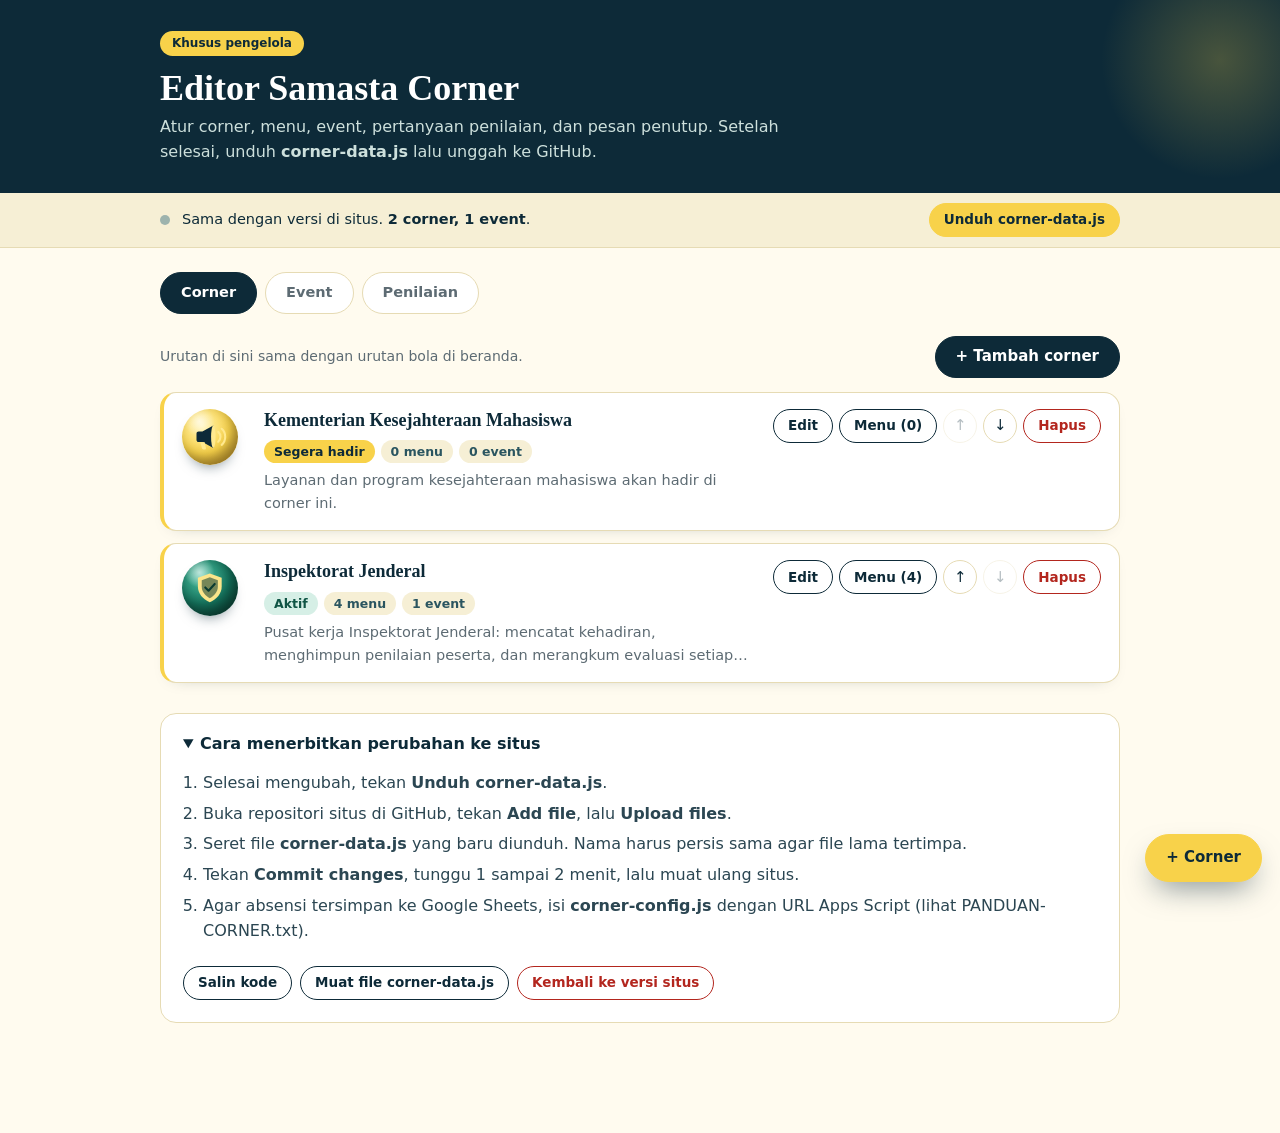
==== commit 2582b445: "Add files via upload" ====
--- a/admin-corner.html
+++ b/admin-corner.html
@@ -6,151 +6,166 @@
 <meta name="robots" content="noindex, nofollow">
 <title>Editor Samasta Corner | BEM STDIIS</title>
 <style>
-:root{--ink:#0d2a38;--gold:#f8d24a;--cream:#fffbef;--sand:#f6efd5;--line:#e6dbb4;--muted:#5d6b73;--green:#0f6b5a;--red:#b3261e;--r:16px;--gap:16px;
+:root{--ink:#0d2a38;--ink2:#17435a;--gold:#f8d24a;--cream:#fffbef;--sand:#f6efd5;--line:#e6dbb4;--muted:#5d6b73;--green:#0f6b5a;--red:#b3261e;--r:16px;--gap:16px;
   --serif:Georgia,"Times New Roman",serif;--sans:system-ui,-apple-system,"Segoe UI",Roboto,sans-serif}
 *{box-sizing:border-box;margin:0}
+[hidden]{display:none!important}
 html{-webkit-text-size-adjust:100%}
-body{font:16px/1.55 var(--sans);background:var(--cream);color:var(--ink);padding-bottom:calc(48px + env(safe-area-inset-bottom))}
-.wrap{max-width:960px;margin:0 auto;padding:0 20px}
-header{background:var(--ink);color:#f6f1de;padding:30px 0 28px}
-header h1{font:700 clamp(26px,5vw,36px)/1.15 var(--serif);color:#fff}
-header p{color:#cde0dc;margin-top:8px;max-width:640px}
-.tag{display:inline-block;background:var(--gold);color:var(--ink);font-weight:700;font-size:12.5px;border-radius:999px;padding:3px 12px;margin-bottom:12px}
-.status{position:sticky;top:0;z-index:20;background:var(--sand);border-bottom:1px solid var(--line)}
-.status .wrap{display:flex;align-items:center;gap:12px;min-height:56px;padding-top:8px;padding-bottom:8px}
-.status #stxt{flex:1;min-width:0;font-size:14.5px}
-.dot{width:10px;height:10px;border-radius:50%;background:#9db3ad;flex:none}
+body{font:16px/1.55 var(--sans);background:var(--cream);color:var(--ink);padding-bottom:calc(110px + env(safe-area-inset-bottom))}
+button,input,select,textarea{font:inherit;color:inherit}
+.wrap{width:min(960px,100% - 32px);margin-inline:auto}
+header.top{background:var(--ink);color:#f6f1de;padding:30px 0 28px;position:relative;overflow:hidden}
+header.top::after{content:"";position:absolute;right:-60px;top:-60px;width:240px;height:240px;border-radius:50%;background:radial-gradient(circle,rgba(248,210,74,.25),transparent 70%)}
+header.top .wrap{position:relative;z-index:1}
+.tag{display:inline-block;background:var(--gold);color:var(--ink);font-weight:700;font-size:12px;border-radius:999px;padding:3px 12px;margin-bottom:12px}
+header.top h1{font:700 clamp(26px,5vw,36px)/1.15 var(--serif);color:#fff;margin-bottom:6px}
+header.top p{color:#cde0dc;max-width:620px}
+.status{position:sticky;top:0;z-index:30;background:var(--sand);border-bottom:1px solid var(--line)}
+.status .wrap{display:flex;align-items:center;gap:12px;min-height:54px;padding-block:8px}
+.dot{flex:none;width:10px;height:10px;border-radius:50%;background:#9db3ad}
 .status.dirty .dot{background:var(--gold);box-shadow:0 0 0 4px rgba(248,210,74,.35)}.status.done .dot{background:var(--green)}
-.btn{font:600 15px/1.2 var(--sans);border:1.5px solid var(--ink);background:transparent;color:var(--ink);border-radius:999px;padding:10px 18px;min-height:42px;cursor:pointer;transition:background .15s,transform .15s;display:inline-flex;gap:8px;align-items:center;justify-content:center;white-space:nowrap}
-.btn:hover{background:var(--sand)}.btn:active{transform:scale(.97)}
+#stxt{flex:1;min-width:0;font-size:14.5px;line-height:1.4}
+.btn{display:inline-flex;align-items:center;justify-content:center;gap:8px;min-height:42px;padding:0 20px;border-radius:999px;border:1.5px solid var(--ink);background:transparent;font-weight:600;font-size:15px;cursor:pointer;white-space:nowrap;transition:background .15s,transform .15s,box-shadow .15s}
+.btn:hover{background:var(--sand)}.btn:active{transform:scale(.97)}.btn:focus-visible,.tab:focus-visible,.icon-btn:focus-visible{outline:3px solid var(--gold);outline-offset:2px}
 .btn.gold{background:var(--gold);border-color:var(--gold)}.btn.gold:hover{background:#f3c92f}
-.btn.dark{background:var(--ink);color:#fff}.btn.dark:hover{background:#17435a}
-.btn.sm{padding:6px 14px;min-height:36px;font-size:13.5px}.btn.red{border-color:var(--red);color:var(--red)}.btn.red:hover{background:#fbe9e7}
-.btn.ic{width:36px;padding:0}
+.btn.dark{background:var(--ink);color:#fff}.btn.dark:hover{background:var(--ink2)}
+.btn.sm{min-height:34px;padding:0 14px;font-size:13.5px}.btn.red{border-color:var(--red);color:var(--red)}.btn.red:hover{background:#fbe9e7}
 .btn[disabled]{opacity:.4;pointer-events:none}
-.tabs{display:flex;gap:8px;flex-wrap:wrap;margin:24px 0 20px}
-.tab{border:1.5px solid var(--line);background:#fff;border-radius:999px;padding:9px 20px;font:600 14.5px var(--sans);cursor:pointer;color:var(--muted)}
+.icon-btn{display:inline-grid;place-items:center;width:34px;height:34px;border-radius:50%;border:1.5px solid var(--line);background:#fff;cursor:pointer;font-size:15px;line-height:1;transition:background .15s,border-color .15s}
+.icon-btn:hover{background:var(--sand);border-color:var(--ink)}.icon-btn[disabled]{opacity:.3;pointer-events:none}.icon-btn.red{color:var(--red)}
+.tabs{display:flex;gap:8px;margin:24px 0 8px;overflow-x:auto;padding-bottom:4px;scrollbar-width:none}.tabs::-webkit-scrollbar{display:none}
+.tab{flex:none;min-height:42px;padding:0 20px;border-radius:999px;border:1.5px solid var(--line);background:#fff;font-weight:600;font-size:14.5px;color:var(--muted);cursor:pointer}
 .tab[aria-pressed=true]{background:var(--ink);border-color:var(--ink);color:#fff}
-.bar{display:flex;gap:12px;flex-wrap:wrap;align-items:center;margin-bottom:var(--gap)}
-.bar .grow{flex:1 1 220px;min-width:0}
-.hint{font-size:13.5px;color:var(--muted)}
-input,select,textarea{font:inherit;color:var(--ink);background:#fff;border:1.5px solid var(--line);border-radius:12px;padding:10px 14px;width:100%;min-width:0}
-input:focus,select:focus,textarea:focus{outline:0;border-color:var(--ink);box-shadow:0 0 0 4px rgba(248,210,74,.45)}
-textarea{min-height:96px;resize:vertical;line-height:1.5}
-label{font-weight:600;font-size:14px;display:grid;gap:6px;align-content:start}label small{font-weight:400;color:var(--muted)}
-.list{display:grid;gap:var(--gap)}
-.card{display:grid;grid-template-columns:64px minmax(0,1fr);gap:4px 18px;align-items:start;background:#fff;border:1px solid var(--line);border-left:4px solid var(--gold);border-radius:var(--r);padding:18px 20px;box-shadow:0 6px 18px -12px rgba(13,42,56,.35)}
-.card>.main{min-width:0}
-.card h3{font:700 18px/1.3 var(--serif);margin-bottom:8px;overflow-wrap:anywhere}
-.card p{font-size:14.5px;color:var(--muted);margin:10px 0 0;display:-webkit-box;-webkit-line-clamp:2;-webkit-box-orient:vertical;overflow:hidden}
-.card .act{grid-column:1/-1;display:flex;gap:8px;flex-wrap:wrap;padding-top:14px;margin-top:14px;border-top:1px dashed var(--line)}
-.card .act .sp{flex:1}
-.meta{display:flex;gap:6px;flex-wrap:wrap}
+.panel-bar{display:flex;align-items:center;gap:12px;margin:18px 0 14px;min-height:42px}
+.panel-bar .grow{flex:1;min-width:0}.panel-bar .hint{font-size:14px}
+.hint{color:var(--muted);font-size:13.5px;line-height:1.5}
+.list{display:grid;gap:12px}
+.card{display:grid;grid-template-columns:64px minmax(0,1fr) auto;grid-template-areas:"lead body act";gap:6px 18px;align-items:start;background:#fff;border:1px solid var(--line);border-left:4px solid var(--gold);border-radius:var(--r);padding:16px 18px;box-shadow:0 6px 18px -14px rgba(13,42,56,.4)}
+.card .lead{grid-area:lead}.card .body{grid-area:body;min-width:0}.card .act{grid-area:act;display:flex;gap:6px;align-items:center;flex-wrap:wrap;justify-content:flex-end}
+.card h3{font:700 18px/1.3 var(--serif);overflow-wrap:anywhere}
+.card p{font-size:14.5px;color:var(--muted);margin-top:6px;display:-webkit-box;-webkit-line-clamp:2;-webkit-box-orient:vertical;overflow:hidden}
+.meta{display:flex;gap:6px;flex-wrap:wrap;margin-top:8px}
 .meta i{font-style:normal;font-size:12.5px;font-weight:600;background:var(--sand);border-radius:999px;padding:2px 10px;color:#2a5560}
 .meta i.ok{background:#d6efe6;color:#0f5444}.meta i.soon{background:var(--gold);color:var(--ink)}
-.orb{position:relative;width:60px;height:60px;border-radius:50%;display:grid;place-items:center;color:var(--ot);--ac:#ffe27a;flex:none;
-  background:radial-gradient(circle at 31% 22%,rgba(255,255,255,.7) 0,rgba(255,255,255,0) 26%),radial-gradient(circle at 36% 30%,var(--o1),var(--o2) 56%,var(--o3));box-shadow:inset -6px -8px 14px rgba(0,0,0,.32)}
-.orb[data-tone=emas]{--ac:#14705a}
-.cn-ico{fill:none;stroke:currentColor;stroke-width:2.4;stroke-linecap:round;stroke-linejoin:round;--ac:currentColor;display:block}
-.cn-ico .f{fill:currentColor;fill-opacity:.2}.cn-ico .ac{stroke:var(--ac)}.cn-ico .dot{fill:var(--ac);stroke:none}
-.orb .cn-ico{width:30px;height:30px}
-.dt{background:var(--sand);border-radius:12px;text-align:center;padding:9px 4px}
-.dt b{display:block;font:700 24px/1 var(--serif)}.dt span{font-size:12px;font-weight:700;color:var(--muted);text-transform:uppercase}
-.empty{background:#fff;border:1.5px dashed var(--line);border-radius:var(--r);padding:36px 20px;text-align:center;color:var(--muted)}
-.panel{background:#fff;border:1px solid var(--line);border-radius:var(--r);padding:22px;display:grid;gap:18px;margin-bottom:var(--gap)}
-.panel>h2{font:700 19px/1.3 var(--serif)}.panel>.hint{margin-top:-10px}
-.row2{display:grid;grid-template-columns:repeat(2,minmax(0,1fr));gap:14px}
-.how{background:#fff;border:1px solid var(--line);border-radius:var(--r);padding:4px 20px;margin-top:28px}
-.how summary{cursor:pointer;font-weight:700;padding:14px 0}.how ol{padding:0 0 14px 20px;color:#2b4652}.how li{margin-bottom:6px}
-.how .act{display:flex;gap:8px;flex-wrap:wrap;padding-bottom:18px}
-.banner{background:#fff7d6;border:1px solid #ecd67a;border-radius:var(--r);padding:14px 18px;margin-top:20px;display:flex;gap:12px;flex-wrap:wrap;align-items:center}.banner span{flex:1;min-width:200px}
-.warn{background:#fff1d6;border:1px solid #efc98a;border-radius:var(--r);padding:12px 16px;margin-bottom:var(--gap);font-size:14.5px}
-dialog{border:0;border-radius:22px;padding:0;width:min(680px,calc(100vw - 24px));max-height:calc(100dvh - 24px);box-shadow:0 30px 80px -20px rgba(13,42,56,.6);color:var(--ink);overflow:hidden}
+.sph{width:56px;height:56px;border-radius:50%;display:grid;place-items:center;position:relative;overflow:hidden;
+  background:radial-gradient(circle at 31% 22%,rgba(255,255,255,.65) 0,rgba(255,255,255,0) 26%),radial-gradient(circle at 36% 30%,var(--o1),var(--o2) 52%,var(--o3));box-shadow:inset -5px -7px 12px rgba(0,0,0,.3),0 8px 14px -8px rgba(13,42,56,.6)}
+.sph svg{width:60%;height:60%;color:var(--ot);overflow:visible}.sph .f{fill:currentColor}.sph .a{fill:var(--oa)}.sph .s{fill:none;stroke:var(--oa);stroke-width:3;stroke-linecap:round;stroke-linejoin:round}
+.dt{width:56px;background:var(--sand);border-radius:12px;text-align:center;padding:8px 4px}
+.dt b{display:block;font:700 22px/1 var(--serif)}.dt span{font-size:11.5px;font-weight:700;color:var(--muted);text-transform:uppercase}
+.empty{background:#fff;border:1.5px dashed var(--line);border-radius:var(--r);padding:40px 20px;text-align:center;color:var(--muted)}
+.warn{background:#fff1d6;border:1px solid #efc98a;border-radius:var(--r);padding:12px 16px;margin-bottom:14px;font-size:14.5px}
+.section{background:#fff;border:1px solid var(--line);border-radius:var(--r);padding:22px;margin-bottom:18px}
+.section>h2{font:700 20px/1.3 var(--serif);margin-bottom:4px}.section>.hint{margin-bottom:16px}
+.how{background:#fff;border:1px solid var(--line);border-radius:var(--r);padding:4px 22px;margin-top:30px}
+.how summary{cursor:pointer;font-weight:700;padding:14px 0}.how ol{padding:0 0 12px 20px;color:#2b4652}.how li{margin-bottom:6px}
+.how .tools{display:flex;gap:8px;flex-wrap:wrap;padding:4px 0 18px}
+.banner{background:#fff7d6;border:1px solid #ecd67a;border-radius:var(--r);padding:12px 18px;margin-top:18px;display:flex;gap:10px;flex-wrap:wrap;align-items:center}.banner span{flex:1;min-width:200px;font-size:14.5px}
+
+/* formulir */
+label.f{display:grid;gap:6px;font-weight:600;font-size:14px}label.f small{font-weight:400;color:var(--muted)}
+.inp,select.inp,textarea.inp{width:100%;min-height:44px;padding:10px 14px;background:#fff;border:1.5px solid var(--line);border-radius:12px;font-size:15.5px;font-weight:400}
+textarea.inp{resize:vertical;min-height:110px;line-height:1.55}
+.inp:focus{outline:0;border-color:var(--ink);box-shadow:0 0 0 4px rgba(248,210,74,.45)}
+.row2{display:grid;grid-template-columns:repeat(2,minmax(0,1fr));gap:14px;align-items:end}
+.err{color:var(--red);font-size:14px;font-weight:600;min-height:1.3em}
+.fgrid{display:grid;gap:16px}
+.sw{display:flex;gap:10px;flex-wrap:wrap}
+.pick{position:relative;cursor:pointer}.pick input{position:absolute;opacity:0;inset:0;width:100%;height:100%;cursor:pointer;margin:0}
+.pick .sph{border:3px solid transparent;transition:transform .15s,border-color .15s}.pick input:checked+.sph{border-color:var(--ink);transform:scale(1.08)}.pick input:focus-visible+.sph{outline:3px solid var(--gold);outline-offset:2px}
+.pick.ic .sph{width:48px;height:48px}.pick.cl .sph{width:44px;height:44px}
+.preview{display:flex;align-items:center;gap:16px;background:var(--sand);border-radius:14px;padding:12px 16px}.preview .sph{width:64px;height:64px;flex:none}
+.preview b{display:block;font:700 18px var(--serif)}.preview small{color:var(--muted)}
+.checks{display:grid;gap:2px;max-height:220px;overflow:auto;border:1.5px solid var(--line);border-radius:12px;padding:6px;background:#fff}
+.checks label{display:flex;gap:12px;align-items:center;padding:8px 10px;border-radius:8px;font-weight:500;font-size:15px;cursor:pointer}.checks label:hover{background:var(--sand)}.checks input{width:18px;height:18px;accent-color:var(--green);flex:none}
+.switch{position:relative;display:inline-flex;align-items:center;gap:10px;cursor:pointer;font-weight:600;font-size:14px;user-select:none}
+.switch input{position:absolute;opacity:0}.switch .tr{width:42px;height:24px;border-radius:99px;background:#cdd5d3;position:relative;transition:background .2s;flex:none}
+.switch .tr::after{content:"";position:absolute;left:3px;top:3px;width:18px;height:18px;border-radius:50%;background:#fff;box-shadow:0 1px 3px rgba(0,0,0,.3);transition:transform .2s}
+.switch input:checked+.tr{background:var(--green)}.switch input:checked+.tr::after{transform:translateX(18px)}.switch input:focus-visible+.tr{outline:3px solid var(--gold);outline-offset:2px}
+.sub{border-top:1px solid var(--line);padding-top:16px;margin-top:2px}.sub h4{font:700 15px var(--sans);margin-bottom:10px}
+
+/* editor soal */
+.qs{display:grid;gap:10px}
+.q,.sub,.section{scroll-margin-top:72px}
+.q{background:var(--cream);border:1.5px solid var(--line);border-radius:14px;padding:14px;display:grid;gap:10px}
+.q-h{display:grid;grid-template-columns:30px minmax(0,1fr) auto;gap:10px;align-items:center}
+.q-n{width:30px;height:30px;border-radius:50%;background:var(--ink);color:var(--gold);display:grid;place-items:center;font:700 13px var(--serif)}
+.q-ctl{display:flex;gap:4px}
+.q-o{display:grid;grid-template-columns:minmax(0,1fr);gap:10px;align-items:center}
+.q-o .full{grid-column:1/-1}
+.q-t{display:flex;gap:16px;flex-wrap:wrap;align-items:center}
+.seg{display:flex;flex-wrap:wrap;justify-self:start;max-width:100%;border:1.5px solid var(--line);border-radius:18px;overflow:hidden;background:#fff}
+.seg label{position:relative;cursor:pointer}.seg input{position:absolute;opacity:0;inset:0;margin:0;cursor:pointer}.seg span{display:block;padding:7px 14px;font-size:13.5px;font-weight:600;color:var(--muted);white-space:nowrap}
+.seg input:checked+span{background:var(--ink);color:#fff}.seg input:focus-visible+span{outline:3px solid var(--gold);outline-offset:-3px}
+.prev-msg{background:var(--ink);color:#dbe8e4;border-radius:14px;padding:16px 18px;font-size:14.5px;line-height:1.6}.prev-msg b{display:block;font:700 18px var(--serif);color:#f8d24a;margin-bottom:6px}
+
+/* dialog */
+dialog{margin:auto;border:0;border-radius:22px;padding:0;width:min(640px,100% - 20px);max-height:calc(100dvh - 20px);color:var(--ink);background:var(--cream);box-shadow:0 30px 80px -20px rgba(13,42,56,.6);overflow:clip}
 dialog[open]{display:flex;flex-direction:column}
+#m-list,#m-form{display:contents}
 dialog::backdrop{background:rgba(13,42,56,.55);backdrop-filter:blur(3px)}
-dialog>form,dialog>div#m-list{display:flex;flex-direction:column;min-height:0;flex:1}
-dialog form[hidden]{display:none}
-.fh{background:var(--ink);color:#fff;padding:18px 24px;font:700 20px var(--serif);flex:none}
-.fb{padding:22px 24px;display:grid;gap:16px;overflow:auto;flex:1;min-height:0;align-content:start}
-.ff{padding:14px 24px;border-top:1px solid var(--line);display:flex;gap:10px;justify-content:flex-end;background:var(--cream);flex:none;flex-wrap:wrap}
-.err{color:var(--red);font-size:13.5px;min-height:1.2em}
-.sw{display:flex;gap:10px;flex-wrap:wrap}
-.sw label{display:block;position:relative;cursor:pointer}.sw input{position:absolute;opacity:0;width:1px;height:1px}
-.sw .orb{width:46px;height:46px;border:3px solid transparent;transition:transform .15s}
-.sw input:checked+.orb{border-color:var(--ink);transform:scale(1.1)}.sw input:focus-visible+.orb{outline:3px solid var(--gold);outline-offset:2px}
-.icons{display:grid;grid-template-columns:repeat(auto-fill,minmax(64px,1fr));gap:8px}
-.icons label{position:relative;cursor:pointer}.icons input{position:absolute;opacity:0;width:1px;height:1px}
-.icons span{display:grid;justify-items:center;gap:4px;padding:10px 4px 8px;border:1.5px solid var(--line);border-radius:12px;font-size:11.5px;font-weight:600;color:var(--muted);background:#fff}
-.icons .cn-ico{width:28px;height:28px;color:var(--ink);--ac:#b98a14}
-.icons input:checked+span{border-color:var(--ink);background:var(--sand);color:var(--ink)}.icons input:focus-visible+span{outline:3px solid var(--gold)}
-.checks{display:grid;gap:6px;max-height:220px;overflow:auto;border:1.5px solid var(--line);border-radius:12px;padding:10px 12px;background:#fff}
-.checks label{display:flex;gap:10px;align-items:center;font-weight:500}.checks input{width:18px;height:18px;accent-color:var(--green);flex:none}
-.mrow{display:grid;grid-template-columns:minmax(0,1fr) auto;gap:8px 12px;align-items:center;background:#fff;border:1px solid var(--line);border-radius:12px;padding:10px 12px;margin-bottom:8px}
-.mrow b{min-width:0;overflow-wrap:anywhere}.mrow small{display:block;color:var(--muted);font-weight:400}
-.mrow .acts{display:flex;gap:6px;flex-wrap:wrap;justify-content:flex-end}
-/* editor pertanyaan */
-.qe{display:grid;gap:12px}
-.qr{display:grid;grid-template-columns:34px minmax(0,1fr);gap:10px 12px;background:var(--cream);border:1.5px solid var(--line);border-radius:14px;padding:14px}
-.qr .no{width:34px;height:34px;border-radius:50%;background:var(--ink);color:var(--gold);display:grid;place-items:center;font:700 14px var(--serif)}
-.qr .body{display:grid;gap:10px;min-width:0}
-.qr .opts{display:flex;flex-wrap:wrap;gap:10px;align-items:center}
-.qr .opts select{flex:1 1 170px;width:auto}
-.sw2{display:inline-flex;align-items:center;gap:10px;font-weight:600;font-size:14px;cursor:pointer;white-space:nowrap}
-.sw2 input{position:absolute;opacity:0;width:1px;height:1px}
-.sw2 i{position:relative;width:44px;height:26px;border-radius:99px;background:#cfd8d6;transition:background .2s;flex:none}
-.sw2 i::after{content:"";position:absolute;left:3px;top:3px;width:20px;height:20px;border-radius:50%;background:#fff;box-shadow:0 1px 3px rgba(0,0,0,.3);transition:transform .2s}
-.sw2 input:checked+i{background:var(--green)}.sw2 input:checked+i::after{transform:translateX(18px)}
-.sw2 input:focus-visible+i{outline:3px solid var(--gold);outline-offset:2px}
-.qr .mv{display:flex;gap:6px;margin-left:auto}
-.qadd{display:flex;gap:8px;flex-wrap:wrap}
-.qprev{font-size:13px;color:var(--muted);display:flex;align-items:center;gap:4px}
-.stars5{letter-spacing:2px;color:#f0a800}
-.toast{position:fixed;left:50%;bottom:calc(20px + env(safe-area-inset-bottom));transform:translate(-50%,30px);opacity:0;pointer-events:none;background:var(--ink);color:#fff;border-radius:999px;padding:10px 12px 10px 20px;display:flex;gap:14px;align-items:center;transition:.3s;z-index:60;max-width:calc(100vw - 24px)}
-.toast.on{opacity:1;transform:translate(-50%,0);pointer-events:auto}
-.toast button{background:var(--gold);border:0;border-radius:999px;padding:6px 14px;font:700 13.5px var(--sans);cursor:pointer;color:var(--ink)}
-@media (max-width:560px){.card{grid-template-columns:52px minmax(0,1fr);gap:4px 14px;padding:16px}.orb{width:52px;height:52px}.row2{grid-template-columns:minmax(0,1fr)}.fb{padding:18px 16px}.fh,.ff{padding-left:16px;padding-right:16px}.status .wrap{flex-wrap:wrap}.qr{padding:12px}.qr .mv{margin-left:0}}
+.fh{flex:none;background:var(--ink);color:#fff;padding:18px 24px;font:700 20px var(--serif)}
+.fb{flex:1;min-height:0;overflow:auto;padding:22px 24px;display:grid;gap:16px;align-content:start}
+.ff{flex:none;padding:14px 24px calc(14px + env(safe-area-inset-bottom));border-top:1px solid var(--line);display:flex;gap:10px;justify-content:flex-end;background:#fff}
+.mrow{display:grid;grid-template-columns:minmax(0,1fr) auto;gap:10px;align-items:center;background:#fff;border:1px solid var(--line);border-radius:12px;padding:10px 12px}
+.mrow b{display:block;overflow-wrap:anywhere}.mrow small{color:var(--muted)}.mrow .ctl{display:flex;gap:4px;align-items:center}
+.toast{position:fixed;left:50%;bottom:calc(20px + env(safe-area-inset-bottom));transform:translate(-50%,30px);opacity:0;pointer-events:none;background:var(--ink);color:#fff;border-radius:999px;padding:10px 12px 10px 20px;display:flex;gap:14px;align-items:center;transition:.3s;z-index:60;max-width:calc(100vw - 24px);font-size:14.5px}
+.toast.on{opacity:1;transform:translate(-50%,0);pointer-events:auto}.toast button{background:var(--gold);border:0;border-radius:999px;padding:6px 14px;font-weight:700;font-size:13.5px;cursor:pointer;color:var(--ink)}
+.fab{position:fixed;right:max(18px,env(safe-area-inset-right));bottom:calc(18px + env(safe-area-inset-bottom));z-index:30;box-shadow:0 14px 30px -10px rgba(13,42,56,.55);min-height:48px}
+@media (max-width:640px){
+  .card{grid-template-columns:52px minmax(0,1fr);grid-template-areas:"lead body" "act act";padding:14px}
+  .card .act{justify-content:flex-start;padding-top:6px;border-top:1px dashed var(--line);margin-top:6px}
+  .row2{grid-template-columns:minmax(0,1fr)}
+  .sph{width:48px;height:48px}.dt{width:48px}
+  .fh{padding:16px 18px}.fb{padding:18px}.ff{padding-inline:18px}
+  .q-h{grid-template-columns:30px minmax(0,1fr)}.q-ctl{grid-column:1/-1;justify-content:flex-end}
+  .status .wrap{flex-wrap:wrap}
+}
 </style>
 </head>
 <body>
-<header><div class="wrap"><span class="tag">Khusus pengelola</span><h1>Editor Samasta Corner</h1><p>Atur corner, menu, event, pertanyaan penilaian, dan kata penutup. Setelah selesai, unduh <b>corner-data.js</b> lalu unggah ke GitHub.</p></div></header>
-<div class="status" id="status" role="status"><div class="wrap"><i class="dot"></i><span id="stxt"></span><button class="btn gold sm" id="dl">Unduh corner-data.js</button></div></div>
+<header class="top"><div class="wrap"><span class="tag">Khusus pengelola</span><h1>Editor Samasta Corner</h1><p>Atur corner, menu, event, pertanyaan penilaian, dan pesan penutup. Setelah selesai, unduh <b>corner-data.js</b> lalu unggah ke GitHub.</p></div></header>
+
+<div class="status" id="status" role="status"><div class="wrap"><i class="dot"></i><span id="stxt"></span><button class="btn gold sm" id="dl" type="button">Unduh corner-data.js</button></div></div>
 
 <main class="wrap">
-  <div class="banner" id="draft" hidden><span>Ada draf yang belum diterbitkan dari sesi sebelumnya di perangkat ini.</span><button class="btn sm dark" id="draft-ok">Pulihkan draf</button><button class="btn sm" id="draft-no">Buang</button></div>
-  <div class="tabs" id="tabs">
-    <button class="tab" data-t="corner" aria-pressed="true">Corner</button>
-    <button class="tab" data-t="event" aria-pressed="false">Event</button>
-    <button class="tab" data-t="aspek" aria-pressed="false">Penilaian</button>
+  <div class="banner" id="draft" hidden><span>Ada draf yang belum diterbitkan dari sesi sebelumnya di perangkat ini.</span><button class="btn sm dark" id="draft-ok" type="button">Pulihkan draf</button><button class="btn sm" id="draft-no" type="button">Buang</button></div>
+
+  <div class="tabs" id="tabs" role="tablist">
+    <button class="tab" data-t="corner" aria-pressed="true" type="button">Corner</button>
+    <button class="tab" data-t="event" aria-pressed="false" type="button">Event</button>
+    <button class="tab" data-t="soal" aria-pressed="false" type="button">Penilaian</button>
   </div>
 
   <section id="p-corner">
-    <div class="bar"><span class="hint grow">Urutan di sini = urutan bola di beranda.</span><button class="btn dark" id="add-c">+ Tambah corner</button></div>
+    <div class="panel-bar"><span class="hint grow">Urutan di sini sama dengan urutan bola di beranda.</span><button class="btn dark" id="add-c" type="button">+ Tambah corner</button></div>
     <div class="list" id="l-corner"></div>
   </section>
 
   <section id="p-event" hidden>
-    <div class="bar"><select id="ev-c" class="grow" aria-label="Pilih corner"></select><button class="btn dark" id="add-e">+ Tambah event</button></div>
+    <div class="panel-bar"><select id="ev-c" class="inp grow" aria-label="Pilih corner"></select><button class="btn dark" id="add-e" type="button">+ Tambah event</button></div>
     <div id="ev-warn"></div>
     <div class="list" id="l-event"></div>
   </section>
 
-  <section id="p-aspek" hidden>
-    <div class="panel">
+  <section id="p-soal" hidden>
+    <div class="section">
       <h2>Pertanyaan penilaian</h2>
-      <p class="hint">Berlaku untuk semua event, kecuali event yang memakai pertanyaan khusus. Pilih jenis tiap pertanyaan dan tentukan wajib atau opsional. Pertanyaan bintang pertama dipakai sebagai kepuasan utama pada grafik.</p>
-      <div id="q-main"></div>
+      <p class="hint">Dipakai semua event, kecuali event yang punya pertanyaan sendiri. Nama, NIM, dan bagian di BEM selalu ditanyakan lebih dulu, tidak perlu ditambahkan di sini.</p>
+      <div id="qs-global"></div>
       <div class="err" id="a-err" role="alert"></div>
     </div>
-    <div class="panel">
-      <h2>Sambutan dan kata penutup</h2>
-      <label>Sambutan di halaman pertama setelah barcode dipindai <small>(boleh dikosongkan)</small><textarea id="s-sam" maxlength="300" style="min-height:76px"></textarea></label>
-      <label>Judul kata penutup <small>(tulis {nama} untuk menyebut nama depan peserta)</small><input id="p-judul" maxlength="120"></label>
-      <label>Isi kata penutup <small>(baris kosong = paragraf baru. Bisa memakai {nama} dan {event}.)</small><textarea id="p-isi" maxlength="900"></textarea></label>
-      <label>Tanda tangan <small>(baris miring di bawah kata penutup)</small><input id="p-ttd" maxlength="120"></label>
-    </div>
-    <div class="panel">
-      <h2>Waktu absensi</h2>
-      <label>Absensi tetap terbuka berapa hari setelah acara selesai? <input id="a-hari" type="number" min="0" max="30" style="max-width:140px"></label>
+    <div class="section">
+      <h2>Kata penutup</h2>
+      <p class="hint">Ditampilkan setelah peserta selesai mengisi. Tulis <code>{nama}</code> untuk nama depan peserta, <code>{event}</code> untuk judul acara, dan <code>{corner}</code> untuk nama corner.</p>
+      <div class="fgrid">
+        <label class="f">Judul<input class="inp" id="pn-j" maxlength="80"></label>
+        <label class="f">Pesan <small>(baris kosong = paragraf baru)</small><textarea class="inp" id="pn-p" maxlength="600"></textarea></label>
+        <div class="prev-msg" id="pn-prev" aria-live="polite"></div>
+      </div>
+    </div>
+    <div class="section">
+      <h2>Pengaturan absensi</h2>
+      <label class="f" style="max-width:360px">Absensi tetap terbuka berapa hari setelah acara selesai?<input class="inp" id="a-hari" type="number" min="0" max="30"></label>
     </div>
   </section>
 
@@ -159,31 +174,34 @@
     <ol>
       <li>Selesai mengubah, tekan <b>Unduh corner-data.js</b>.</li>
       <li>Buka repositori situs di GitHub, tekan <b>Add file</b>, lalu <b>Upload files</b>.</li>
-      <li>Seret file <b>corner-data.js</b> yang baru diunduh. Nama harus persis sama, sehingga file lama otomatis tertimpa.</li>
+      <li>Seret file <b>corner-data.js</b> yang baru diunduh. Nama harus persis sama agar file lama tertimpa.</li>
       <li>Tekan <b>Commit changes</b>, tunggu 1 sampai 2 menit, lalu muat ulang situs.</li>
       <li>Agar absensi tersimpan ke Google Sheets, isi <b>corner-config.js</b> dengan URL Apps Script (lihat PANDUAN-CORNER.txt).</li>
     </ol>
-    <div class="act">
-      <button class="btn sm" id="copy">Salin kode</button>
-      <button class="btn sm" id="imp">Muat file corner-data.js</button>
-      <button class="btn sm red" id="reset">Kembali ke versi situs</button>
+    <div class="tools">
+      <button class="btn sm" id="copy" type="button">Salin kode</button>
+      <button class="btn sm" id="imp" type="button">Muat file corner-data.js</button>
+      <button class="btn sm red" id="reset" type="button">Kembali ke versi situs</button>
       <input type="file" id="file" accept=".js,.json,text/javascript" hidden>
     </div>
   </details>
 </main>
 
+<button class="btn gold fab" id="fab" type="button">+ Corner</button>
+
 <!-- Dialog corner -->
-<dialog id="d-c"><form method="dialog" id="f-c" novalidate>
+<dialog id="d-c"><form method="dialog" id="f-c" novalidate style="display:contents">
   <div class="fh" id="c-title">Tambah corner</div>
   <div class="fb">
-    <div class="row2"><label>Nama lengkap *<input id="c-nama" maxlength="80"></label><label>Nama singkat di bola * <small>(2 sampai 9 huruf)</small><input id="c-singkat" maxlength="9"></label></div>
-    <label>Tagline <small>(muncul di bawah bola)</small><input id="c-tag" maxlength="60"></label>
-    <label>Deskripsi<textarea id="c-desk" maxlength="400"></textarea></label>
-    <label>Ikon di dalam bola<div class="icons" id="c-ikon"></div></label>
-    <label>Warna bola<div class="sw" id="c-warna"></div></label>
+    <div class="preview"><span class="sph" id="c-pv"></span><span><b id="c-pv-n">Corner baru</b><small id="c-pv-t">Pratinjau bola di beranda</small></span></div>
+    <div class="row2"><label class="f">Nama lengkap *<input class="inp" id="c-nama" maxlength="80"></label><label class="f">Nama singkat * <small>(2 sampai 8 huruf)</small><input class="inp" id="c-singkat" maxlength="8"></label></div>
+    <label class="f">Tagline <small>(di bawah bola)</small><input class="inp" id="c-tag" maxlength="60"></label>
+    <label class="f">Deskripsi<textarea class="inp" id="c-desk" maxlength="400" style="min-height:90px"></textarea></label>
+    <div class="f" style="display:grid;gap:8px"><span style="font-weight:600;font-size:14px">Ikon bola</span><div class="sw" id="c-ikon" role="radiogroup" aria-label="Ikon bola"></div></div>
+    <div class="f" style="display:grid;gap:8px"><span style="font-weight:600;font-size:14px">Warna bola</span><div class="sw" id="c-warna" role="radiogroup" aria-label="Warna bola"></div></div>
     <div class="row2">
-      <label>Status<select id="c-status"><option value="aktif">Aktif (menu dapat dibuka)</option><option value="segera">Segera hadir (Coming soon)</option></select></label>
-      <label>Unit di kepengurusan <small>(untuk menu anggota dan struktur)</small><select id="c-unit"></select></label>
+      <label class="f">Status<select class="inp" id="c-status"><option value="aktif">Aktif (menu bisa dibuka)</option><option value="segera">Segera hadir (Coming soon)</option></select></label>
+      <label class="f">Unit di kepengurusan <small>(untuk struktur dan daftar anggota)</small><select class="inp" id="c-unit"></select></label>
     </div>
     <div class="err" id="c-err" role="alert"></div>
   </div>
@@ -194,36 +212,36 @@
 <dialog id="d-m">
   <div id="m-list">
     <div class="fh" id="m-title">Menu</div>
-    <div class="fb"><div id="m-rows"></div><div><button class="btn dark" id="m-add" type="button">+ Tambah menu</button></div></div>
-    <div class="ff"><button class="btn" type="button" data-close>Selesai</button></div>
+    <div class="fb"><div id="m-rows" style="display:grid;gap:8px"></div></div>
+    <div class="ff"><button class="btn dark" id="m-add" type="button">+ Tambah menu</button><span style="flex:1"></span><button class="btn gold" type="button" data-close>Selesai</button></div>
   </div>
   <form method="dialog" id="m-form" novalidate hidden>
     <div class="fh" id="m-ftitle">Tambah menu</div>
     <div class="fb">
-      <label>Judul menu *<input id="m-judul" maxlength="40"></label>
-      <label>Keterangan singkat<input id="m-desk" maxlength="120"></label>
+      <label class="f">Judul menu *<input class="inp" id="m-judul" maxlength="40"></label>
+      <label class="f">Keterangan singkat<input class="inp" id="m-desk" maxlength="140"></label>
       <div class="row2">
-        <label>Jenis menu<select id="m-tipe"><option value="info">Info (teks)</option><option value="event">Event (absensi dan pembukuan)</option><option value="profil">Profil lembaga (pengertian, tugas, struktur)</option><option value="panduan">SOP dan buku panduan</option><option value="anggota">Daftar anggota</option><option value="link">Tautan</option></select></label>
-        <label>Ikon<select id="m-ikon"><option value="kalender">Kalender</option><option value="info">Info</option><option value="orang">Orang</option><option value="perisai">Perisai</option><option value="bintang">Bintang</option><option value="buku">Buku</option><option value="tautan">Tautan</option><option value="papan">Papan</option><option value="bendera">Bendera</option><option value="hati">Hati</option><option value="pesan">Pesan</option></select></label>
+        <label class="f">Jenis menu<select class="inp" id="m-tipe">
+          <option value="info">Info (teks bebas)</option><option value="profil">Profil (pengertian, tugas, struktur)</option><option value="event">Event (absensi dan pembukuan)</option>
+          <option value="dokumen">Dokumen (SOP dan buku panduan)</option><option value="anggota">Daftar anggota unit</option><option value="link">Tautan</option></select></label>
+        <label class="f">Ikon<select class="inp" id="m-ikon"><option value="kalender">Kalender</option><option value="info">Info</option><option value="orang">Orang</option><option value="tautan">Tautan</option><option value="perisai">Perisai</option><option value="bintang">Bintang</option><option value="pesan">Pesan</option><option value="buku">Buku</option><option value="papan">Papan</option><option value="bendera">Bendera</option><option value="hati">Hati</option></select></label>
       </div>
-      <div id="w-info" class="fb" style="padding:0;overflow:visible"><label>Isi halaman <small>(baris kosong = paragraf baru. Awali baris dengan “- ” untuk butir daftar.)</small><textarea id="m-isi" style="min-height:160px"></textarea></label></div>
-      <div id="w-url"><label>Alamat tautan <small>(contoh: #sop, #rapot, atau https://...)</small><input id="m-url" maxlength="300"></label></div>
-      <p class="hint" id="w-ev">Event untuk menu ini dikelola di tab Event.</p>
-      <div id="w-profil" class="fb" style="padding:0;overflow:visible">
-        <label>Pengertian <small>(paragraf pertama tampil besar. Baris kosong = paragraf baru.)</small><textarea id="m-pengertian" style="min-height:150px"></textarea></label>
-        <label>Tugas dan fungsi <small>(satu per baris, format: Judul | uraian)</small><textarea id="m-tugas" style="min-height:150px"></textarea></label>
-        <label>Prinsip kerja <small>(satu per baris, format: Judul | uraian)</small><textarea id="m-prinsip"></textarea></label>
-        <label>Atasan langsung <small>(tampil di puncak bagan)</small><input id="m-atas" maxlength="60"></label>
-        <label>Peran ketua / menteri <small>(satu kalimat)</small><input id="m-pk" maxlength="200"></label>
-        <label>Tanggung jawab ketua / menteri <small>(satu per baris)</small><textarea id="m-tk"></textarea></label>
-        <label>Peran anggota <small>(satu kalimat)</small><input id="m-pa" maxlength="200"></label>
-        <label>Tanggung jawab anggota <small>(satu per baris)</small><textarea id="m-ta"></textarea></label>
-        <p class="hint">Nama anggota dan ketua diambil otomatis dari anggota.js (orang pertama pada unit = ketua / menteri).</p>
+      <div class="fgrid" id="t-info"><label class="f">Isi halaman <small>(baris kosong = paragraf baru. Awali baris dengan “- ” untuk butir daftar.)</small><textarea class="inp" id="m-isi" maxlength="4000"></textarea></label></div>
+      <div class="fgrid" id="t-profil">
+        <label class="f">Pengertian <small>(baris kosong = paragraf baru)</small><textarea class="inp" id="m-pengertian" maxlength="2000"></textarea></label>
+        <label class="f">Prinsip <small>(satu per baris)</small><textarea class="inp" id="m-prinsip" maxlength="800" style="min-height:90px"></textarea></label>
+        <label class="f">Tugas <small>(awali judul dengan “# ”, lalu satu baris penjelasan, lalu butir berawalan “- ”. Pisahkan tiap tugas dengan baris kosong.)</small><textarea class="inp" id="m-tugas" maxlength="5000" style="min-height:220px;font-family:ui-monospace,Menlo,Consolas,monospace;font-size:14px"></textarea></label>
+        <label class="f">Peran ketua <small>(satu per baris, tampil saat kotak ketua diklik)</small><textarea class="inp" id="m-pk" maxlength="800" style="min-height:90px"></textarea></label>
+        <label class="f">Peran anggota <small>(satu per baris)</small><textarea class="inp" id="m-pa" maxlength="800" style="min-height:90px"></textarea></label>
+        <p class="hint">Struktur organisasi dibuat otomatis dari daftar anggota unit di anggota.js. Unit diatur di pengaturan corner.</p>
       </div>
-      <div id="w-panduan" class="fb" style="padding:0;overflow:visible">
-        <label>Buku panduan<select id="m-buku"></select></label>
-        <div class="row2"><label>Kode SOP inti <small>(contoh: IRJ untuk SOP-IRJ-xxx)</small><input id="m-sopkode" maxlength="8"></label><label>Pemilik SOP lain <small>(kata kunci, contoh: Inspektur Jenderal)</small><input id="m-sopown" maxlength="60"></label></div>
+      <div class="fgrid" id="t-dokumen">
+        <label class="f">Tampilkan SOP yang pemiliknya <small>(pisahkan dengan koma. Contoh: Inspektur Jenderal)</small><input class="inp" id="m-pemilik" maxlength="200"></label>
+        <label class="f">Tambah SOP berdasarkan awalan kode <small>(opsional, pisahkan dengan koma. Contoh: SOP-IRJ)</small><input class="inp" id="m-kode" maxlength="200"></label>
+        <label class="f">Kode buku panduan <small>(nama file PDF tanpa .pdf. Contoh: inspektorat-jenderal. Kosongkan bila tidak ada.)</small><input class="inp" id="m-panduan" maxlength="80"></label>
       </div>
+      <div class="fgrid" id="t-link"><label class="f">Alamat tautan <small>(contoh: #sop, #rapot, atau https://...)</small><input class="inp" id="m-url" maxlength="300"></label></div>
+      <p class="hint" id="t-event">Event untuk menu ini dikelola di tab Event. Pertanyaan dan kata penutup diatur di tab Penilaian.</p>
       <div class="err" id="m-err" role="alert"></div>
     </div>
     <div class="ff"><button class="btn" type="button" id="m-back">Kembali</button><button class="btn gold" type="submit">Simpan menu</button></div>
@@ -231,72 +249,60 @@
 </dialog>
 
 <!-- Dialog event -->
-<dialog id="d-e"><form method="dialog" id="f-e" novalidate>
+<dialog id="d-e"><form method="dialog" id="f-e" novalidate style="display:contents">
   <div class="fh" id="e-title">Tambah event</div>
   <div class="fb">
-    <label>Judul event *<input id="e-judul" maxlength="160"></label>
-    <div class="row2"><label>Tanggal mulai *<input id="e-tgl" type="date"></label><label>Tanggal selesai <small>(kosongkan bila satu hari)</small><input id="e-sel" type="date"></label></div>
-    <div class="row2"><label>Jam <small>(contoh: 19.30 sampai 21.30)</small><input id="e-jam" maxlength="60"></label><label>Tempat<input id="e-tempat" maxlength="80"></label></div>
-    <label>Deskripsi<textarea id="e-desk" maxlength="600"></textarea></label>
-    <label>Peserta yang ditargetkan <small>(menentukan daftar hadir di pembukuan)</small><div class="checks" id="e-target"></div></label>
-    <label>Absensi<select id="e-absen"><option value="auto">Otomatis: dibuka sejak hari acara</option><option value="buka">Selalu dibuka</option><option value="tutup">Selalu ditutup</option></select></label>
-    <label class="sw2"><input type="checkbox" id="e-qon"><i></i><span>Pertanyaan khusus untuk event ini</span></label>
-    <div id="e-qbox" hidden class="qe"><p class="hint">Kosong berarti memakai pertanyaan di tab Penilaian.</p><div id="q-ev"></div></div>
-    <label class="sw2"><input type="checkbox" id="e-pon"><i></i><span>Kata penutup khusus untuk event ini</span></label>
-    <div id="e-pbox" hidden class="qe">
-      <label>Judul <input id="ep-judul" maxlength="120"></label>
-      <label>Isi<textarea id="ep-isi" maxlength="900"></textarea></label>
-      <label>Tanda tangan<input id="ep-ttd" maxlength="120"></label>
+    <label class="f">Judul event *<input class="inp" id="e-judul" maxlength="160"></label>
+    <div class="row2"><label class="f">Tanggal mulai *<input class="inp" id="e-tgl" type="date"></label><label class="f">Tanggal selesai <small>(kosongkan bila satu hari)</small><input class="inp" id="e-sel" type="date"></label></div>
+    <div class="row2"><label class="f">Jam <small>(contoh: 19.30 sampai 21.30)</small><input class="inp" id="e-jam" maxlength="60"></label><label class="f">Tempat<input class="inp" id="e-tempat" maxlength="100"></label></div>
+    <label class="f">Deskripsi<textarea class="inp" id="e-desk" maxlength="600" style="min-height:80px"></textarea></label>
+    <div class="f" style="display:grid;gap:8px"><span style="font-weight:600;font-size:14px">Peserta yang ditargetkan <small style="font-weight:400;color:var(--muted)">(menentukan daftar hadir di pembukuan)</small></span><div class="checks" id="e-target"></div></div>
+    <label class="f">Absensi<select class="inp" id="e-absen"><option value="auto">Otomatis: dibuka sejak hari acara</option><option value="buka">Selalu dibuka</option><option value="tutup">Ditutup</option></select></label>
+    <div class="sub">
+      <label class="switch"><input type="checkbox" id="e-cust"><span class="tr"></span><span>Pakai pertanyaan dan kata penutup khusus untuk event ini</span></label>
+      <div id="e-custbox" hidden style="display:grid;gap:16px;margin-top:16px">
+        <div id="qs-event"></div>
+        <label class="f">Judul penutup<input class="inp" id="e-pj" maxlength="80"></label>
+        <label class="f">Pesan penutup<textarea class="inp" id="e-pp" maxlength="600" style="min-height:90px"></textarea></label>
+      </div>
     </div>
     <div class="err" id="e-err" role="alert"></div>
   </div>
   <div class="ff"><button class="btn" type="button" data-close>Batal</button><button class="btn gold" type="submit">Simpan</button></div>
 </form></dialog>
 
-<div class="toast" id="toast"><span id="ttxt"></span><button id="tundo" hidden>Urungkan</button></div>
+<div class="toast" id="toast"><span id="ttxt"></span><button id="tundo" hidden type="button">Urungkan</button></div>
 
 <script src="anggota.js"></script>
 <script src="corner-icons.js"></script>
 <script src="corner-data.js"></script>
 <script>
 (function(){
-  var KEY="bem-corner-draft-v2", A=window.ANGGOTA||{pimpinan:[],unit:[]}, ICONS=window.CORNER_ICONS||{}, TONES=window.CORNER_TONES||{};
-  var BUKU=[["presiden","Presiden"],["wakil-presiden","Wakil Presiden"],["sekretaris-jenderal","Sekretaris Jenderal"],["psdm","Kementerian PSDM"],["akademik-karier","Kementerian Akademik dan Karier"],["harmonisasi-kampus","Kementerian Harmonisasi Kampus"],["kemenpora","Kementerian Pemuda dan Olahraga"],["hubeks","Kementerian Hubungan Eksternal"],["kesma","Kementerian Kesejahteraan Mahasiswa"],["pengembangan-bahasa","Kementerian Pengembangan Bahasa"],["biro-administrasi","Biro Administrasi"],["biro-keuangan","Biro Keuangan"],["biro-dkv","Biro DKV"],["inspektorat-jenderal","Inspektorat Jenderal"]];
-  var TIPE={info:"Info",event:"Event",anggota:"Daftar anggota",link:"Tautan",profil:"Profil lembaga",panduan:"SOP dan buku panduan"};
-  var QT={bintang:"Bintang 1 sampai 5",singkat:"Jawaban singkat",panjang:"Jawaban panjang (paragraf)"};
+  var KEY="bem-corner-draft-v2", A=window.ANGGOTA||{pimpinan:[],unit:[]}, TONES=window.CORNER_TONES, ORB=window.CORNER_ORB;
   var MON=["Jan","Feb","Mar","Apr","Mei","Jun","Jul","Agu","Sep","Okt","Nov","Des"];
+  var DEFAULT_SOAL=[{id:"q1",tipe:"bintang",teks:"Kepuasan keseluruhan",wajib:true,utama:true}];
   function $(i){return document.getElementById(i);}
   function esc(t){return String(t==null?"":t).replace(/[&<>"]/g,function(c){return {"&":"&amp;","<":"&lt;",">":"&gt;",'"':"&quot;"}[c];});}
   function clone(o){return JSON.parse(JSON.stringify(o));}
   function slug(t){return String(t).toLowerCase().normalize("NFD").replace(/[\u0300-\u036f]/g,"").replace(/[^a-z0-9]+/g,"-").replace(/^-+|-+$/g,"");}
-  function icon(k){var d=ICONS[k]||ICONS.bintang;return d?'<svg class="cn-ico" viewBox="0 0 48 48" aria-hidden="true">'+d[1]+'</svg>':"";}
-  function ikKey(c){return window.cornerIconKey?window.cornerIconKey(c):"bintang";}
-  var DEFQ=[{id:"q-puas",teks:"Kepuasan keseluruhan",tipe:"bintang",wajib:true},{id:"komentar",teks:"Komentar tentang acara",tipe:"panjang",wajib:false},{id:"kritik",teks:"Kritik dan saran untuk acara berikutnya",tipe:"panjang",wajib:false}];
-  var DEFP={judul:"Jazakumullahu khairan, {nama}",isi:"Kehadiran dan penilaianmu sudah tercatat. Semoga ilmu dan kebersamaan hari ini membawa kebaikan.",ttd:""};
-  function normQ(a){
-    return (a||[]).slice(0,20).map(function(q,i){return {id:String(q.id||"q-"+i+Math.random().toString(36).slice(2,5)).replace(/[^A-Za-z0-9_\-]/g,""),teks:String(q.teks||"").trim(),tipe:q.tipe==="singkat"||q.tipe==="panjang"?q.tipe:"bintang",wajib:q.wajib!==false,bantuan:String(q.bantuan||"")};}).map(function(q){if(!q.bantuan)delete q.bantuan;return q;});
-  }
-  function legacyQ(asp){
-    var r=(asp&&asp.length?asp:["Kepuasan keseluruhan"]).map(function(a,i){return {id:"a"+i,teks:String(a),tipe:"bintang",wajib:true};});
-    r.push({id:"komentar",teks:"Komentar tentang acara",tipe:"panjang",wajib:false},{id:"kritik",teks:"Kritik dan saran",tipe:"panjang",wajib:false});return r;
-  }
-  function normP(p){p=p||{};return {judul:String(p.judul||""),isi:String(p.isi||""),ttd:String(p.ttd||"")};}
-  var MKEYS=["pengertian","tugas","prinsip","atas","perananKepala","tugasKepala","perananAnggota","tugasAnggota","buku","sopKode","sopPemilik"];
+  function normSoal(a){
+    var s=(a||[]).map(function(q,i){var o={id:q.id||("q"+(i+1)),tipe:q.tipe==="singkat"||q.tipe==="panjang"?q.tipe:"bintang",teks:String(q.teks||"").trim(),wajib:q.wajib!==false};if(o.tipe==="bintang"&&q.utama)o.utama=true;if(q.petunjuk)o.petunjuk=String(q.petunjuk);return o;});
+    var seen={};s.forEach(function(q){if(seen[q.id]){q.id="q"+(Math.random()*1e5|0);}seen[q.id]=1;});
+    var u=false;s.forEach(function(q){if(q.utama){if(u)delete q.utama;u=true;}});
+    return s;
+  }
   function norm(d){
-    d=d||{};var o={pertanyaan:d.pertanyaan&&d.pertanyaan.length?normQ(d.pertanyaan):(d.pertanyaan?[]:normQ(legacyQ(d.aspek))),sambutan:String(d.sambutan||""),penutup:d.penutup&&d.penutup.isi?normP(d.penutup):normP(DEFP),bukaHari:d.bukaHari==null?2:+d.bukaHari,corner:[]};
+    d=d||{};
+    var soal=d.soal&&d.soal.length?d.soal:(d.aspek&&d.aspek.length?d.aspek.map(function(t,i){return {id:"q"+(i+1),tipe:"bintang",teks:t,wajib:true,utama:i===0};}):DEFAULT_SOAL);
+    var o={soal:normSoal(soal),penutup:{judul:(d.penutup&&d.penutup.judul)||"Terima kasih, {nama}!",pesan:(d.penutup&&d.penutup.pesan)||"Kehadiran dan penilaianmu untuk {event} sudah tercatat."},bukaHari:d.bukaHari==null?2:+d.bukaHari,corner:[]};
     (d.corner||[]).forEach(function(c){
-      o.corner.push({id:c.id,nama:c.nama||"",singkat:c.singkat||"",tagline:c.tagline||"",deskripsi:c.deskripsi||"",warna:TONES[c.warna]?c.warna:"zamrud",ikon:ICONS[c.ikon]?c.ikon:ikKey(c),status:c.status==="segera"?"segera":"aktif",unit:c.unit||"",
-        menu:(c.menu||[]).map(function(m){var x={id:m.id,judul:m.judul||"",deskripsi:m.deskripsi||"",tipe:TIPE[m.tipe]?m.tipe:"info",ikon:m.ikon||"info"};
-          if(x.tipe==="info")x.isi=m.isi||"";if(x.tipe==="link")x.url=m.url||"";
-          if(x.tipe==="profil"||x.tipe==="panduan")MKEYS.forEach(function(k){if(m[k]!=null&&m[k]!=="")x[k]=String(m[k]);});return x;}),
-        event:(c.event||[]).map(function(e){var x={id:e.id,judul:e.judul||"",tanggal:e.tanggal||"",jam:e.jam||"",tempat:e.tempat||"",deskripsi:e.deskripsi||"",target:(e.target&&e.target.length?e.target:["*"]),absen:e.absen||"auto"};
-          if(e.tanggalSelesai)x.tanggalSelesai=e.tanggalSelesai;
-          if(e.pertanyaan&&e.pertanyaan.length)x.pertanyaan=normQ(e.pertanyaan);else if(e.aspek&&e.aspek.length)x.pertanyaan=normQ(legacyQ(e.aspek));
-          if(e.penutup&&e.penutup.isi)x.penutup=normP(e.penutup);return x;})});
+      o.corner.push({id:c.id,nama:c.nama||"",singkat:c.singkat||"",tagline:c.tagline||"",deskripsi:c.deskripsi||"",warna:TONES[c.warna]?c.warna:"zamrud",ikon:ORB[c.ikon]?c.ikon:"bintang",status:c.status==="segera"?"segera":"aktif",unit:c.unit||"",
+        menu:(c.menu||[]).map(function(m){var x={};for(var k in m)if(m[k]!==undefined)x[k]=m[k];return x;}),
+        event:(c.event||[]).map(function(e){var x={id:e.id,judul:e.judul||"",tanggal:e.tanggal||"",jam:e.jam||"",tempat:e.tempat||"",deskripsi:e.deskripsi||"",target:(e.target&&e.target.length?e.target:["*"]),absen:e.absen||"auto"};if(e.tanggalSelesai)x.tanggalSelesai=e.tanggalSelesai;if(e.soal&&e.soal.length)x.soal=normSoal(e.soal);if(e.penutup)x.penutup={judul:e.penutup.judul||"",pesan:e.penutup.pesan||""};return x;})});
     });
     return o;
   }
-  var SITE=JSON.stringify(norm(window.CORNER)), data=norm(window.CORNER), downloaded=false, lastDel=null, tT, tab="corner", curC=null, edC=null, edM=null, edE=null, evQ=[];
+  var SITE=JSON.stringify(norm(window.CORNER)), data=norm(window.CORNER), downloaded=false, lastDel=null, tT, tab="corner", curC=null, edC=null, edM=null, edE=null, evSoal=[];
 
   function save(){try{localStorage.setItem(KEY,JSON.stringify(data));}catch(e){}}
   function dirty(){return JSON.stringify(data)!==SITE;}
@@ -309,152 +315,159 @@
   function touch(){downloaded=false;save();render();}
   function byId(a,id){for(var i=0;i<a.length;i++)if(a[i].id===id)return i;return -1;}
   function uid(base,arr){var b=slug(base)||"item",id=b,n=2;while(byId(arr,id)>=0)id=b+"-"+(n++);return id;}
-  function tone(c){var t=TONES[c]||TONES.zamrud;return "--o1:"+t.o1+";--o2:"+t.o2+";--o3:"+t.o3+";--ot:"+t.ot;}
-
-  /* ---- editor pertanyaan (dipakai tab Penilaian dan dialog event) ---- */
-  function qEditor(host,getArr,setArr){
-    function paint(){
-      var a=getArr();
-      host.innerHTML='<div class="qe">'+(a.length?a.map(function(q,i){
-        return '<div class="qr" data-i="'+i+'"><span class="no">'+(i+1)+'</span><div class="body">'+
-          '<input data-f="teks" value="'+esc(q.teks)+'" maxlength="140" placeholder="Tulis pertanyaannya" aria-label="Teks pertanyaan '+(i+1)+'">'+
-          (q.tipe==="bintang"?'<div class="qprev"><span class="stars5">★★★★★</span> peserta memilih 1 sampai 5 bintang</div>':'')+
-          '<input data-f="bantuan" value="'+esc(q.bantuan||"")+'" maxlength="120" placeholder="Keterangan di bawah pertanyaan (opsional)" aria-label="Keterangan pertanyaan '+(i+1)+'">'+
-          '<div class="opts"><select data-f="tipe" aria-label="Jenis pertanyaan '+(i+1)+'">'+Object.keys(QT).map(function(k){return '<option value="'+k+'"'+(q.tipe===k?" selected":"")+'>'+QT[k]+'</option>';}).join("")+'</select>'+
-          '<label class="sw2"><input type="checkbox" data-f="wajib"'+(q.wajib?" checked":"")+'><i></i><span>'+(q.wajib?"Wajib dijawab":"Opsional")+'</span></label>'+
-          '<span class="mv"><button type="button" class="btn sm ic" data-q="up"'+(i?"":" disabled")+' aria-label="Naikkan">&uarr;</button><button type="button" class="btn sm ic" data-q="down"'+(i<a.length-1?"":" disabled")+' aria-label="Turunkan">&darr;</button><button type="button" class="btn sm ic red" data-q="del" aria-label="Hapus">&times;</button></span></div></div></div>';
-      }).join(""):'<div class="empty">Belum ada pertanyaan. Peserta hanya mengisi data diri.</div>')+
-      '<div class="qadd"><button type="button" class="btn sm dark" data-add="bintang">+ Bintang 1–5</button><button type="button" class="btn sm dark" data-add="singkat">+ Jawaban singkat</button><button type="button" class="btn sm dark" data-add="panjang">+ Paragraf</button></div></div>';
-    }
-    host.onclick=function(x){
-      var a=getArr(),b=x.target.closest("[data-q],[data-add]");if(!b)return;
-      var r=b.closest(".qr"),i=r?+r.getAttribute("data-i"):-1,k=b.getAttribute("data-q");
-      if(b.hasAttribute("data-add")){if(a.length>=20){toast("Maksimal 20 pertanyaan.");return;}a.push({id:"q-"+Math.random().toString(36).slice(2,8),teks:"",tipe:b.getAttribute("data-add"),wajib:b.getAttribute("data-add")==="bintang"});}
-      if(k==="up"&&i>0)a.splice(i-1,0,a.splice(i,1)[0]);
-      if(k==="down"&&i<a.length-1)a.splice(i+1,0,a.splice(i,1)[0]);
-      if(k==="del")a.splice(i,1);
-      setArr(a);paint();
-    };
-    host.oninput=function(x){var f=x.target.getAttribute("data-f"),r=x.target.closest(".qr");if(!f||!r)return;var a=getArr(),q=a[+r.getAttribute("data-i")];
-      if(f==="wajib"){q.wajib=x.target.checked;x.target.parentNode.querySelector("span").textContent=q.wajib?"Wajib dijawab":"Opsional";}else if(f==="tipe"){q.tipe=x.target.value;if(q.tipe==="bintang")q.wajib=q.wajib;setArr(a);paint();return;}else if(f==="bantuan"){q.bantuan=x.target.value;if(!q.bantuan)delete q.bantuan;}else q.teks=x.target.value;
-      setArr(a);};
-    host.onchange=host.oninput;
-    paint();return paint;
-  }
-  function qCheck(a){
-    var t=a.map(function(q){return q.teks.trim();});
-    if(t.some(function(x){return !x;}))return "Semua pertanyaan harus ada tulisannya.";
-    if(t.some(function(x,i){return t.indexOf(x)!==i;}))return "Tulisan pertanyaan tidak boleh kembar.";
-    return "";
-  }
-
-  /* ---- render ---- */
+  function toneStyle(k){var t=TONES[k]||TONES.zamrud;return "--o1:"+t.o1+";--o2:"+t.o2+";--o3:"+t.o3+";--ot:"+t.ot+";--oa:"+t.oa;}
+  function sph(c,ik){return '<span class="sph" style="'+toneStyle(c)+'">'+window.CORNER_ORB_SVG(ik,"")+'</span>';}
+
+  /* ---------- render ---------- */
   function render(){
     [].forEach.call(document.querySelectorAll(".tab"),function(b){b.setAttribute("aria-pressed",b.getAttribute("data-t")===tab);});
-    ["corner","event","aspek"].forEach(function(t){$("p-"+t).hidden=t!==tab;});
+    ["corner","event","soal"].forEach(function(t){$("p-"+t).hidden=t!==tab;});
     $("l-corner").innerHTML=data.corner.length?data.corner.map(function(c,i){
-      return '<article class="card"><div class="orb" data-tone="'+esc(c.warna)+'" style="'+tone(c.warna)+'">'+icon(c.ikon)+'</div><div class="main"><h3>'+esc(c.nama||"(tanpa nama)")+'</h3><div class="meta"><i class="'+(c.status==="segera"?"soon":"ok")+'">'+(c.status==="segera"?"Segera hadir":"Aktif")+'</i><i>'+esc(c.singkat)+'</i><i>'+c.menu.length+' menu</i><i>'+c.event.length+' event</i></div>'+(c.deskripsi?'<p>'+esc(c.deskripsi)+'</p>':"")+'</div>'+
-        '<div class="act"><button class="btn sm" data-a="edit" data-id="'+esc(c.id)+'">Edit</button><button class="btn sm" data-a="menu" data-id="'+esc(c.id)+'">Menu ('+c.menu.length+')</button><span class="sp"></span><button class="btn sm ic" data-a="up" data-id="'+esc(c.id)+'"'+(i?"":" disabled")+' aria-label="Naikkan">&uarr;</button><button class="btn sm ic" data-a="down" data-id="'+esc(c.id)+'"'+(i<data.corner.length-1?"":" disabled")+' aria-label="Turunkan">&darr;</button><button class="btn sm red" data-a="del" data-id="'+esc(c.id)+'">Hapus</button></div></article>';
+      return '<article class="card"><div class="lead">'+sph(c.warna,c.ikon)+'</div><div class="body"><h3>'+esc(c.nama||"(tanpa nama)")+'</h3><div class="meta"><i class="'+(c.status==="segera"?"soon":"ok")+'">'+(c.status==="segera"?"Segera hadir":"Aktif")+'</i><i>'+c.menu.length+' menu</i><i>'+c.event.length+' event</i></div><p>'+esc(c.deskripsi)+'</p></div><div class="act"><button class="btn sm" data-a="edit" data-id="'+esc(c.id)+'" type="button">Edit</button><button class="btn sm" data-a="menu" data-id="'+esc(c.id)+'" type="button">Menu ('+c.menu.length+')</button><button class="icon-btn" data-a="up" data-id="'+esc(c.id)+'"'+(i?"":" disabled")+' aria-label="Naikkan" type="button">&uarr;</button><button class="icon-btn" data-a="down" data-id="'+esc(c.id)+'"'+(i<data.corner.length-1?"":" disabled")+' aria-label="Turunkan" type="button">&darr;</button><button class="btn sm red" data-a="del" data-id="'+esc(c.id)+'" type="button">Hapus</button></div></article>';
     }).join(""):'<div class="empty">Belum ada corner. Tekan “Tambah corner” untuk memulai.</div>';
     var sel=$("ev-c"),keep=curC||(sel.value||(data.corner[0]&&data.corner[0].id));
     sel.innerHTML=data.corner.map(function(c){return '<option value="'+esc(c.id)+'">'+esc(c.nama||c.singkat)+'</option>';}).join("");
     if(byId(data.corner,keep)>=0)sel.value=keep;curC=sel.value||null;
-    var c=data.corner[byId(data.corner,curC)];
-    $("add-e").disabled=!c;
+    var c=data.corner[byId(data.corner,curC)];$("add-e").disabled=!c;
     $("ev-warn").innerHTML=c&&!c.menu.some(function(m){return m.tipe==="event";})?'<div class="warn">Corner ini belum punya menu berjenis <b>Event</b>, sehingga event di bawah belum bisa dibuka dari situs. Tambahkan lewat tombol Menu di tab Corner.</div>':"";
     $("l-event").innerHTML=!c?'<div class="empty">Tambahkan corner dulu.</div>':c.event.length?c.event.slice().sort(function(a,b){return a.tanggal<b.tanggal?1:-1;}).map(function(e){
-      var d=/^(\d{4})-(\d{2})-(\d{2})$/.exec(e.tanggal)||[0,0,0,0];
-      var tg=e.target.indexOf("*")>=0?"Semua pengurus":e.target.length+" bagian";
-      return '<article class="card"><div class="dt"><b>'+(+d[3]||"?")+'</b><span>'+(MON[d[2]-1]||"")+'</span></div><div class="main"><h3>'+esc(e.judul)+'</h3><div class="meta">'+(e.jam?'<i>'+esc(e.jam)+'</i>':"")+(e.tempat?'<i>'+esc(e.tempat)+'</i>':"")+'<i>Target: '+esc(tg)+'</i><i>Absensi: '+({auto:"otomatis",buka:"dibuka",tutup:"ditutup"}[e.absen]||"otomatis")+'</i>'+(e.pertanyaan?'<i class="soon">Pertanyaan khusus</i>':"")+(e.penutup?'<i class="soon">Penutup khusus</i>':"")+'</div>'+(e.deskripsi?'<p>'+esc(e.deskripsi)+'</p>':"")+'</div>'+
-        '<div class="act"><button class="btn sm" data-a="e-edit" data-id="'+esc(e.id)+'">Edit</button><button class="btn sm" data-a="e-dup" data-id="'+esc(e.id)+'">Duplikat</button><span class="sp"></span><button class="btn sm red" data-a="e-del" data-id="'+esc(e.id)+'">Hapus</button></div></article>';
+      var d=/^(\d{4})-(\d{2})-(\d{2})$/.exec(e.tanggal)||[0,0,0,0],tg=e.target.indexOf("*")>=0?"Semua pengurus":e.target.length+" bagian";
+      return '<article class="card"><div class="lead"><div class="dt"><b>'+(+d[3]||"?")+'</b><span>'+(MON[d[2]-1]||"")+'</span></div></div><div class="body"><h3>'+esc(e.judul)+'</h3><div class="meta">'+(e.jam?'<i>'+esc(e.jam)+'</i>':"")+(e.tempat?'<i>'+esc(e.tempat)+'</i>':"")+'<i>Target: '+esc(tg)+'</i><i>Absensi: '+({auto:"otomatis",buka:"dibuka",tutup:"ditutup"}[e.absen]||"otomatis")+'</i>'+(e.soal?'<i class="soon">Soal khusus</i>':"")+'</div>'+(e.deskripsi?'<p>'+esc(e.deskripsi)+'</p>':"")+'</div><div class="act"><button class="btn sm" data-a="e-edit" data-id="'+esc(e.id)+'" type="button">Edit</button><button class="btn sm" data-a="e-dup" data-id="'+esc(e.id)+'" type="button">Duplikat</button><button class="btn sm red" data-a="e-del" data-id="'+esc(e.id)+'" type="button">Hapus</button></div></article>';
     }).join(""):'<div class="empty">Belum ada event di corner ini.</div>';
-    if(tab==="aspek"&&!render.q)initAspek();
-    syncAspek();status();
-  }
-  function initAspek(){render.q=qEditor($("q-main"),function(){return data.pertanyaan;},function(a){data.pertanyaan=a;readAspek();});}
-  function syncAspek(){$("s-sam").value=data.sambutan;$("p-judul").value=data.penutup.judul;$("p-isi").value=data.penutup.isi;$("p-ttd").value=data.penutup.ttd;$("a-hari").value=data.bukaHari;}
-  function readAspek(){
-    var h=+$("a-hari").value,e=qCheck(data.pertanyaan);
-    $("a-err").textContent=e;data.sambutan=$("s-sam").value.trim();data.penutup={judul:$("p-judul").value.trim(),isi:$("p-isi").value.trim(),ttd:$("p-ttd").value.trim()};
-    data.bukaHari=isNaN(h)?2:Math.max(0,Math.min(30,h));downloaded=false;save();status();
-  }
-  ["s-sam","p-judul","p-isi","p-ttd","a-hari"].forEach(function(i){$(i).addEventListener("input",readAspek);});
-
-  /* ---- corner ---- */
+    if(!qeG)qeG=qEditor($("qs-global"),data.soal,function(a){data.soal=a;downloaded=false;save();status();});
+    else qeG.set(data.soal);
+    $("pn-j").value=data.penutup.judul;$("pn-p").value=data.penutup.pesan;$("a-hari").value=data.bukaHari;penutupPrev();
+    $("fab").hidden=tab==="soal";$("fab").textContent=tab==="event"?"+ Event":"+ Corner";
+    status();
+  }
+
+  /* ---------- editor soal (dipakai di tab Penilaian dan di dialog event) ---------- */
+  var qeG=null;
+  function qEditor(host,list,onChange){
+    var items=clone(list);
+    function nextId(){var n=1;while(items.some(function(q){return q.id==="q"+n;}))n++;return "q"+n;}
+    function emit(){onChange(normSoal(items));}
+    function draw(){
+      host.innerHTML='<div class="qs">'+(items.length?items.map(function(q,i){
+        var nm="t"+Math.random().toString(36).slice(2,7)+i;
+        return '<div class="q" data-i="'+i+'"><div class="q-h"><span class="q-n">'+(i+1)+'</span><input class="inp" data-f="teks" maxlength="140" placeholder="Tulis pertanyaan" aria-label="Pertanyaan '+(i+1)+'" value="'+esc(q.teks)+'"><span class="q-ctl"><button class="icon-btn" data-q="up" type="button" aria-label="Naikkan"'+(i?"":" disabled")+'>&uarr;</button><button class="icon-btn" data-q="down" type="button" aria-label="Turunkan"'+(i<items.length-1?"":" disabled")+'>&darr;</button><button class="icon-btn red" data-q="del" type="button" aria-label="Hapus pertanyaan">&times;</button></span></div>'+
+          '<div class="q-o"><div class="seg" role="radiogroup" aria-label="Jenis jawaban: bintang 1 sampai 5, jawaban singkat, atau jawaban panjang">'+[["bintang","Bintang 1-5"],["singkat","Singkat"],["panjang","Panjang"]].map(function(t){return '<label><input type="radio" name="'+nm+'" data-f="tipe" value="'+t[0]+'"'+(q.tipe===t[0]?" checked":"")+'><span>'+t[1]+'</span></label>';}).join("")+'</div>'+
+          '<div class="q-t"><label class="switch"><input type="checkbox" data-f="wajib"'+(q.wajib?" checked":"")+'><span class="tr"></span><span>Wajib dijawab</span></label>'+(q.tipe==="bintang"?'<label class="switch"><input type="checkbox" data-f="utama"'+(q.utama?" checked":"")+'><span class="tr"></span><span>Nilai utama (grafik kepuasan)</span></label>':"")+'</div>'+
+          '<input class="inp full" data-f="petunjuk" maxlength="140" placeholder="Petunjuk atau contoh jawaban (opsional)" aria-label="Petunjuk" value="'+esc(q.petunjuk||"")+'"></div></div>';
+      }).join(""):'<div class="empty">Belum ada pertanyaan.</div>')+'</div><div style="margin-top:12px"><button class="btn sm dark" data-q="add" type="button">+ Tambah pertanyaan</button></div>';
+    }
+    host.onclick=function(e){
+      var b=e.target.closest("[data-q]");if(!b)return;var a=b.getAttribute("data-q"),row=b.closest(".q"),i=row?+row.getAttribute("data-i"):-1;
+      if(a==="add"){items.push({id:nextId(),tipe:"bintang",teks:"",wajib:true});draw();emit();var ins=host.querySelectorAll('[data-f="teks"]');ins[ins.length-1].focus();return;}
+      if(a==="up"&&i>0)items.splice(i-1,0,items.splice(i,1)[0]);
+      if(a==="down"&&i<items.length-1)items.splice(i+1,0,items.splice(i,1)[0]);
+      if(a==="del"){if(!confirm("Hapus pertanyaan ini?"))return;items.splice(i,1);}
+      draw();emit();
+    };
+    host.onchange=host.oninput=function(e){
+      var f=e.target.getAttribute&&e.target.getAttribute("data-f");if(!f)return;var row=e.target.closest(".q"),q=items[+row.getAttribute("data-i")];
+      if(f==="teks"||f==="petunjuk")q[f]=e.target.value;
+      else if(f==="wajib")q.wajib=e.target.checked;
+      else if(f==="tipe"){if(!e.target.checked)return;q.tipe=e.target.value;if(q.tipe!=="bintang")delete q.utama;draw();}
+      else if(f==="utama"){items.forEach(function(x){delete x.utama;});if(e.target.checked)q.utama=true;draw();}
+      emit();
+    };
+    draw();
+    return {set:function(a){if(JSON.stringify(normSoal(a))!==JSON.stringify(normSoal(items))){items=clone(a);draw();}},get:function(){return normSoal(items);},valid:function(){
+      if(!items.length)return "Minimal satu pertanyaan.";if(items.length>20)return "Maksimal 20 pertanyaan.";
+      for(var i=0;i<items.length;i++)if(!String(items[i].teks).trim())return "Pertanyaan nomor "+(i+1)+" belum ditulis.";return "";}};
+  }
+  function penutupPrev(){
+    var f=function(t){return String(t).replace(/\{nama\}/g,"Abbas").replace(/\{event\}/g,"Rapat Evaluasi").replace(/\{corner\}/g,"Inspektorat Jenderal");};
+    $("pn-prev").innerHTML="<b>"+esc(f($("pn-j").value))+"</b>"+f($("pn-p").value).split(/\n+/).filter(Boolean).map(function(p){return "<p>"+esc(p)+"</p>";}).join("");
+  }
+  $("pn-j").addEventListener("input",function(){data.penutup.judul=this.value;penutupPrev();downloaded=false;save();status();});
+  $("pn-p").addEventListener("input",function(){data.penutup.pesan=this.value;penutupPrev();downloaded=false;save();status();});
+  $("a-hari").addEventListener("input",function(){var h=+this.value;data.bukaHari=isNaN(h)?2:Math.max(0,Math.min(30,h));downloaded=false;save();status();});
+
+  /* ---------- corner ---------- */
+  function cvPrev(){
+    var w=document.querySelector("#c-warna input:checked"),i=document.querySelector("#c-ikon input:checked");
+    var pv=$("c-pv");pv.setAttribute("style",toneStyle(w?w.value:"zamrud"));pv.innerHTML=window.CORNER_ORB_SVG(i?i.value:"bintang","");
+    $("c-pv-n").textContent=$("c-nama").value||"Corner baru";$("c-pv-t").textContent=$("c-tag").value||"Pratinjau bola di beranda";
+  }
   function openC(c){
     edC=c||null;$("c-err").textContent="";$("c-title").textContent=c?"Edit corner":"Tambah corner";
     $("c-nama").value=c?c.nama:"";$("c-singkat").value=c?c.singkat:"";$("c-tag").value=c?c.tagline:"";$("c-desk").value=c?c.deskripsi:"";$("c-status").value=c?c.status:"aktif";
-    $("c-warna").innerHTML=Object.keys(TONES).map(function(k){return '<label title="'+k+'"><input type="radio" name="warna" value="'+k+'"'+((c?c.warna:"zamrud")===k?" checked":"")+'><span class="orb" data-tone="'+k+'" style="'+tone(k)+'"></span></label>';}).join("");
-    var cur=c?c.ikon:"bintang";
-    $("c-ikon").innerHTML=Object.keys(ICONS).map(function(k){return '<label><input type="radio" name="ikon" value="'+k+'"'+(cur===k?" checked":"")+'><span>'+icon(k)+ICONS[k][0]+'</span></label>';}).join("");
+    var wk=c?c.warna:"zamrud",ik=c?c.ikon:"bintang";
+    $("c-warna").innerHTML=Object.keys(TONES).map(function(k){return '<label class="pick cl" title="'+k+'"><input type="radio" name="warna" value="'+k+'"'+(wk===k?" checked":"")+'><span class="sph" style="'+toneStyle(k)+'"></span></label>';}).join("");
+    $("c-ikon").innerHTML=Object.keys(ORB).map(function(k){return '<label class="pick ic" title="'+k+'"><input type="radio" name="ikon" value="'+k+'"'+(ik===k?" checked":"")+'><span class="sph" style="'+toneStyle(wk)+'">'+window.CORNER_ORB_SVG(k,"")+'</span></label>';}).join("");
     $("c-unit").innerHTML='<option value="">(tidak ada)</option>'+(A.unit||[]).map(function(u){return '<option'+(c&&c.unit===u.nama?" selected":"")+'>'+esc(u.nama)+'</option>';}).join("");
-    $("d-c").showModal();$("c-nama").focus();
-  }
+    cvPrev();$("d-c").showModal();$("c-nama").focus({preventScroll:true});
+  }
+  $("c-warna").addEventListener("change",function(){var w=document.querySelector("#c-warna input:checked").value;[].forEach.call($("c-ikon").querySelectorAll(".sph"),function(s){s.setAttribute("style",toneStyle(w));});cvPrev();});
+  $("c-ikon").addEventListener("change",cvPrev);$("c-nama").addEventListener("input",cvPrev);$("c-tag").addEventListener("input",cvPrev);
   $("f-c").addEventListener("submit",function(x){
     x.preventDefault();var nama=$("c-nama").value.trim(),sing=$("c-singkat").value.trim();
     if(!nama){$("c-err").textContent="Nama lengkap wajib diisi.";return;}
     if(sing.length<2){$("c-err").textContent="Nama singkat minimal 2 huruf.";return;}
-    var w=document.querySelector('#c-warna input:checked'),ik=document.querySelector('#c-ikon input:checked'),o={nama:nama,singkat:sing,tagline:$("c-tag").value.trim(),deskripsi:$("c-desk").value.trim(),warna:w?w.value:"zamrud",ikon:ik?ik.value:"bintang",status:$("c-status").value,unit:$("c-unit").value};
+    var o={nama:nama,singkat:sing,tagline:$("c-tag").value.trim(),deskripsi:$("c-desk").value.trim(),warna:document.querySelector("#c-warna input:checked").value,ikon:document.querySelector("#c-ikon input:checked").value,status:$("c-status").value,unit:$("c-unit").value};
     if(edC){for(var k in o)edC[k]=o[k];toast("Corner disimpan.");}
     else{o.id=uid(sing,data.corner);o.menu=[];o.event=[];data.corner.push(o);curC=o.id;toast("Corner ditambahkan. Atur menunya lewat tombol Menu.");}
     $("d-c").close();touch();
   });
 
-  /* ---- menu ---- */
+  /* ---------- menu ---------- */
+  var TIPE={info:"Info",profil:"Profil",event:"Event",dokumen:"Dokumen",anggota:"Daftar anggota",link:"Tautan"};
   function menuRows(){
-    var c=data.corner[byId(data.corner,edC.id)];
-    $("m-title").textContent="Menu "+c.singkat;
-    $("m-rows").innerHTML=c.menu.length?c.menu.map(function(m,i){return '<div class="mrow"><b>'+esc(m.judul)+'<small>'+TIPE[m.tipe]+'</small></b><span class="acts"><button class="btn sm" data-m="edit" data-id="'+esc(m.id)+'">Edit</button><button class="btn sm ic" data-m="up" data-id="'+esc(m.id)+'"'+(i?"":" disabled")+' aria-label="Naikkan">&uarr;</button><button class="btn sm ic" data-m="down" data-id="'+esc(m.id)+'"'+(i<c.menu.length-1?"":" disabled")+' aria-label="Turunkan">&darr;</button><button class="btn sm red" data-m="del" data-id="'+esc(m.id)+'">Hapus</button></span></div>';}).join(""):'<div class="empty" style="margin-bottom:12px">Belum ada menu.</div>';
-  }
-  function showMenuPane(f){$("m-list").hidden=f;$("m-form").hidden=!f;}
-  function tipeUi(){var t=$("m-tipe").value;$("w-info").hidden=t!=="info";$("w-url").hidden=t!=="link";$("w-ev").hidden=t!=="event";$("w-profil").hidden=t!=="profil";$("w-panduan").hidden=t!=="panduan";}
-  var MF={pengertian:"m-pengertian",tugas:"m-tugas",prinsip:"m-prinsip",atas:"m-atas",perananKepala:"m-pk",tugasKepala:"m-tk",perananAnggota:"m-pa",tugasAnggota:"m-ta",sopKode:"m-sopkode",sopPemilik:"m-sopown"};
+    var c=data.corner[byId(data.corner,edC.id)];$("m-title").textContent="Menu "+c.singkat;
+    $("m-rows").innerHTML=c.menu.length?c.menu.map(function(m,i){return '<div class="mrow"><span><b>'+esc(m.judul)+'</b><small>'+TIPE[m.tipe]+'</small></span><span class="ctl"><button class="btn sm" data-m="edit" data-id="'+esc(m.id)+'" type="button">Edit</button><button class="icon-btn" data-m="up" data-id="'+esc(m.id)+'"'+(i?"":" disabled")+' aria-label="Naikkan" type="button">&uarr;</button><button class="icon-btn" data-m="down" data-id="'+esc(m.id)+'"'+(i<c.menu.length-1?"":" disabled")+' aria-label="Turunkan" type="button">&darr;</button><button class="icon-btn red" data-m="del" data-id="'+esc(m.id)+'" aria-label="Hapus" type="button">&times;</button></span></div>';}).join(""):'<div class="empty">Belum ada menu.</div>';
+  }
+  function pane(f){$("m-list").hidden=f;$("m-form").hidden=!f;}
+  function tipeUi(){var t=$("m-tipe").value;["info","profil","dokumen","link","event"].forEach(function(k){var el=$("t-"+k);el.hidden=k!==t;});}
+  var IK={event:"kalender",anggota:"orang",link:"tautan",info:"info",profil:"info",dokumen:"buku"};
   function openM(m){
-    edM=m||null;$("m-err").textContent="";$("m-ftitle").textContent=m?"Edit menu":"Tambah menu";
-    $("m-buku").innerHTML='<option value="">(tanpa buku)</option>'+BUKU.map(function(b){return '<option value="'+b[0]+'">'+esc(b[1])+'</option>';}).join("");
-    $("m-judul").value=m?m.judul:"";$("m-desk").value=m?m.deskripsi:"";$("m-tipe").value=m?m.tipe:"info";$("m-ikon").value=m?m.ikon:"info";$("m-isi").value=m&&m.isi||"";$("m-url").value=m&&m.url||"";$("m-buku").value=m&&m.buku||"";
-    for(var k in MF)$(MF[k]).value=m&&m[k]||"";
-    tipeUi();showMenuPane(true);$("m-judul").focus();
-  }
-  $("m-tipe").addEventListener("change",function(){tipeUi();var i={event:"kalender",anggota:"orang",link:"tautan",info:"info",profil:"perisai",panduan:"buku"}[this.value];if(!edM)$("m-ikon").value=i;});
-  $("m-add").onclick=function(){openM(null);};
-  $("m-back").onclick=function(){showMenuPane(false);};
+    edM=m||null;$("m-err").textContent="";$("m-ftitle").textContent=m?"Edit menu":"Tambah menu";m=m||{};
+    $("m-judul").value=m.judul||"";$("m-desk").value=m.deskripsi||"";$("m-tipe").value=m.tipe||"info";$("m-ikon").value=m.ikon||"info";$("m-isi").value=m.isi||"";$("m-url").value=m.url||"";
+    $("m-pengertian").value=m.pengertian||"";$("m-prinsip").value=m.prinsip||"";$("m-tugas").value=m.tugas||"";$("m-pk").value=m.peranKepala||"";$("m-pa").value=m.peranAnggota||"";
+    $("m-pemilik").value=m.pemilikSop||"";$("m-kode").value=m.kodeSop||"";$("m-panduan").value=m.panduan||"";
+    tipeUi();pane(true);$("m-judul").focus({preventScroll:true});
+  }
+  $("m-tipe").addEventListener("change",function(){tipeUi();if(!edM)$("m-ikon").value=IK[this.value];});
+  $("m-add").onclick=function(){openM(null);};$("m-back").onclick=function(){pane(false);};
   $("m-form").addEventListener("submit",function(x){
     x.preventDefault();var c=data.corner[byId(data.corner,edC.id)],j=$("m-judul").value.trim(),t=$("m-tipe").value;
     if(!j){$("m-err").textContent="Judul menu wajib diisi.";return;}
     if(t==="link"&&!/^(#|https?:\/\/)/i.test($("m-url").value.trim())){$("m-err").textContent="Alamat tautan harus diawali # atau https://";return;}
     if(t==="event"&&c.menu.some(function(m){return m.tipe==="event"&&m!==edM;})){$("m-err").textContent="Satu corner hanya boleh punya satu menu Event.";return;}
     var o={judul:j,deskripsi:$("m-desk").value.trim(),tipe:t,ikon:$("m-ikon").value};
-    if(t==="info")o.isi=$("m-isi").value.trim();if(t==="link")o.url=$("m-url").value.trim();
-    if(t==="profil")for(var k in MF){if(k==="sopKode"||k==="sopPemilik")continue;var v=$(MF[k]).value.trim();if(v)o[k]=v;}
-    if(t==="panduan"){if($("m-buku").value)o.buku=$("m-buku").value;if($("m-sopkode").value.trim())o.sopKode=$("m-sopkode").value.trim().toUpperCase();if($("m-sopown").value.trim())o.sopPemilik=$("m-sopown").value.trim();}
+    if(t==="info")o.isi=$("m-isi").value.trim();
+    if(t==="link")o.url=$("m-url").value.trim();
+    if(t==="profil"){o.pengertian=$("m-pengertian").value.trim();o.prinsip=$("m-prinsip").value.trim();o.tugas=$("m-tugas").value.trim();o.peranKepala=$("m-pk").value.trim();o.peranAnggota=$("m-pa").value.trim();}
+    if(t==="dokumen"){o.pemilikSop=$("m-pemilik").value.trim();if($("m-kode").value.trim())o.kodeSop=$("m-kode").value.trim();o.panduan=$("m-panduan").value.trim();}
     if(edM){o.id=edM.id;c.menu[c.menu.indexOf(edM)]=o;}else{o.id=uid(j,c.menu);c.menu.push(o);}
-    toast("Menu disimpan.");showMenuPane(false);menuRows();touch();
+    toast("Menu disimpan.");pane(false);menuRows();touch();
   });
   $("m-rows").addEventListener("click",function(x){
     var b=x.target.closest("[data-m]");if(!b)return;var c=data.corner[byId(data.corner,edC.id)],i=byId(c.menu,b.getAttribute("data-id")),a=b.getAttribute("data-m");
     if(a==="edit")openM(c.menu[i]);
-    if(a==="up"&&i>0){c.menu.splice(i-1,0,c.menu.splice(i,1)[0]);}
-    if(a==="down"&&i<c.menu.length-1){c.menu.splice(i+1,0,c.menu.splice(i,1)[0]);}
+    if(a==="up"&&i>0)c.menu.splice(i-1,0,c.menu.splice(i,1)[0]);
+    if(a==="down"&&i<c.menu.length-1)c.menu.splice(i+1,0,c.menu.splice(i,1)[0]);
     if(a==="del"){if(!confirm("Hapus menu ini?\n\n"+c.menu[i].judul))return;c.menu.splice(i,1);}
     if(a!=="edit"){menuRows();touch();}
   });
 
-  /* ---- event ---- */
+  /* ---------- event ---------- */
+  var qeE=null;
   function openE(e){
     var c=data.corner[byId(data.corner,curC)];if(!c)return;
     edE=e||null;$("e-err").textContent="";$("e-title").textContent=e?"Edit event":"Tambah event";
     $("e-judul").value=e?e.judul:"";$("e-tgl").value=e?e.tanggal:"";$("e-sel").value=e&&e.tanggalSelesai||"";$("e-jam").value=e?e.jam:"";$("e-tempat").value=e?e.tempat:"";$("e-desk").value=e?e.deskripsi:"";$("e-absen").value=e?e.absen:"auto";
-    evQ=e&&e.pertanyaan?clone(e.pertanyaan):clone(data.pertanyaan);
-    $("e-qon").checked=!!(e&&e.pertanyaan);$("e-qbox").hidden=!$("e-qon").checked;qEditor($("q-ev"),function(){return evQ;},function(a){evQ=a;});
-    var p=e&&e.penutup||data.penutup;$("e-pon").checked=!!(e&&e.penutup);$("e-pbox").hidden=!$("e-pon").checked;$("ep-judul").value=p.judul;$("ep-isi").value=p.isi;$("ep-ttd").value=p.ttd;
+    var cust=!!(e&&(e.soal||e.penutup));$("e-cust").checked=cust;custUi();
+    evSoal=clone(e&&e.soal?e.soal:data.soal);qeE=qEditor($("qs-event"),evSoal,function(a){evSoal=a;});
+    $("e-pj").value=e&&e.penutup?e.penutup.judul:data.penutup.judul;$("e-pp").value=e&&e.penutup?e.penutup.pesan:data.penutup.pesan;
     var t=e?e.target:["*"],all=t.indexOf("*")>=0,h='<label><input type="checkbox" value="*"'+(all?" checked":"")+'> <b>Semua pengurus</b></label>';
     if((A.pimpinan||[]).length)h+='<label><input type="checkbox" class="sub" value="Pimpinan"'+(!all&&t.indexOf("Pimpinan")>=0?" checked":"")+(all?" disabled":"")+'> Pimpinan</label>';
     (A.unit||[]).forEach(function(u){h+='<label><input type="checkbox" class="sub" value="'+esc(u.nama)+'"'+(!all&&t.indexOf(u.nama)>=0?" checked":"")+(all?" disabled":"")+'> '+esc(u.nama)+'</label>';});
-    $("e-target").innerHTML=h;$("d-e").showModal();$("e-judul").focus();
-  }
-  $("e-qon").addEventListener("change",function(){$("e-qbox").hidden=!this.checked;});
-  $("e-pon").addEventListener("change",function(){$("e-pbox").hidden=!this.checked;});
+    $("e-target").innerHTML=h;$("d-e").showModal();$("e-judul").focus({preventScroll:true});
+  }
+  function custUi(){$("e-custbox").hidden=!$("e-cust").checked;}
+  $("e-cust").addEventListener("change",custUi);
   $("e-target").addEventListener("change",function(x){
     if(x.target.value==="*"){[].forEach.call($("e-target").querySelectorAll(".sub"),function(s){s.disabled=x.target.checked;if(x.target.checked)s.checked=false;});}
   });
@@ -465,21 +478,19 @@
     if(s&&s<d){$("e-err").textContent="Tanggal selesai tidak boleh sebelum tanggal mulai.";return;}
     var tg=[].map.call($("e-target").querySelectorAll("input:checked"),function(i){return i.value;});
     if(!tg.length){$("e-err").textContent="Pilih minimal satu target peserta.";return;}
-    if($("e-qon").checked){var qe=qCheck(evQ);if(qe){$("e-err").textContent=qe;return;}}
     var o={judul:j,tanggal:d,jam:$("e-jam").value.trim(),tempat:$("e-tempat").value.trim(),deskripsi:$("e-desk").value.trim(),target:tg.indexOf("*")>=0?["*"]:tg,absen:$("e-absen").value};
     if(s&&s!==d)o.tanggalSelesai=s;
-    if($("e-qon").checked)o.pertanyaan=normQ(evQ);
-    if($("e-pon").checked&&$("ep-isi").value.trim())o.penutup={judul:$("ep-judul").value.trim(),isi:$("ep-isi").value.trim(),ttd:$("ep-ttd").value.trim()};
+    if($("e-cust").checked){var v=qeE.valid();if(v){$("e-err").textContent=v;return;}o.soal=qeE.get();o.penutup={judul:$("e-pj").value.trim(),pesan:$("e-pp").value.trim()};}
     if(edE){o.id=edE.id;c.event[c.event.indexOf(edE)]=o;toast("Event disimpan.");}
     else{o.id="e-"+d.replace(/-/g,"")+"-"+(slug(j).slice(0,16)||"event");var b=o.id,n=2;while(byId(c.event,o.id)>=0)o.id=b+"-"+(n++);c.event.push(o);toast("Event ditambahkan.");}
     $("d-e").close();touch();
   });
 
-  /* ---- aksi umum ---- */
+  /* ---------- aksi umum ---------- */
   $("l-corner").addEventListener("click",function(x){
     var b=x.target.closest("[data-a]");if(!b)return;var i=byId(data.corner,b.getAttribute("data-id")),a=b.getAttribute("data-a");if(i<0)return;
     if(a==="edit")openC(data.corner[i]);
-    if(a==="menu"){edC=data.corner[i];menuRows();showMenuPane(false);$("d-m").showModal();}
+    if(a==="menu"){edC=data.corner[i];menuRows();pane(false);$("d-m").showModal();}
     if(a==="up"&&i>0){data.corner.splice(i-1,0,data.corner.splice(i,1)[0]);touch();}
     if(a==="down"&&i<data.corner.length-1){data.corner.splice(i+1,0,data.corner.splice(i,1)[0]);touch();}
     if(a==="del"){var c=data.corner[i];if(!confirm("Hapus corner ini beserta seluruh menu dan eventnya?\n\n"+c.nama))return;lastDel={t:"c",i:i,v:data.corner.splice(i,1)[0]};touch();toast("Corner dihapus.",true);}
@@ -499,38 +510,30 @@
   $("ev-c").addEventListener("change",function(){curC=this.value;render();});
   $("tabs").addEventListener("click",function(x){var b=x.target.closest("[data-t]");if(!b)return;tab=b.getAttribute("data-t");render();});
   $("add-c").onclick=function(){openC(null);};$("add-e").onclick=function(){openE(null);};
+  $("fab").onclick=function(){if(tab==="event")openE(null);else{tab="corner";render();openC(null);}};
   [].forEach.call(document.querySelectorAll("[data-close]"),function(b){b.onclick=function(){b.closest("dialog").close();};});
   $("d-m").addEventListener("close",render);
 
-  /* ---- keluaran ---- */
+  /* ---------- keluaran ---------- */
   function output(){
-    var d=norm(data),L=[];
-    L.push(' "pertanyaan": ['+(d.pertanyaan.length?"\n"+d.pertanyaan.map(function(q){return "  "+JSON.stringify(q);}).join(",\n")+"\n ":"")+"]");
-    L.push(' "sambutan": '+JSON.stringify(d.sambutan));L.push(' "penutup": '+JSON.stringify(d.penutup));L.push(' "bukaHari": '+d.bukaHari);
-    var cs=d.corner.map(function(c){
-      var r=['   "id": '+JSON.stringify(c.id),'   "nama": '+JSON.stringify(c.nama),'   "singkat": '+JSON.stringify(c.singkat),'   "tagline": '+JSON.stringify(c.tagline),'   "deskripsi": '+JSON.stringify(c.deskripsi),'   "warna": '+JSON.stringify(c.warna),'   "ikon": '+JSON.stringify(c.ikon),'   "status": '+JSON.stringify(c.status),'   "unit": '+JSON.stringify(c.unit)];
-      r.push('   "menu": ['+(c.menu.length?"\n"+c.menu.map(function(m){return "    "+JSON.stringify(m);}).join(",\n")+"\n   ":"")+"]");
-      r.push('   "event": ['+(c.event.length?"\n"+c.event.map(function(e){return "    "+JSON.stringify(e);}).join(",\n")+"\n   ":"")+"]");
-      return "  {\n"+r.join(",\n")+"\n  }";
-    });
-    L.push(' "corner": ['+(cs.length?"\n"+cs.join(",\n")+"\n ":"")+"]");
-    return "/* corner-data.js: data Samasta Corner BEM STDIIS (corner, menu, event, pertanyaan penilaian, dan kata penutup).\n   Jangan diedit manual. Gunakan admin-corner.html, lalu unduh file ini dan unggah ke GitHub.\n   Terakhir dibuat: "+new Date().toLocaleString("id-ID")+" */\nwindow.CORNER = {\n"+L.join(",\n")+"\n};\n";
-  }
-  function guard(){var e=qCheck(data.pertanyaan);if(e){tab="aspek";render();toast("Perbaiki dulu: "+e);return false;}return true;}
+    var bad=qeG.valid();if(bad){tab="soal";render();$("a-err").textContent=bad;toast(bad);return null;}
+    $("a-err").textContent="";
+    return "/* corner-data.js: data Samasta Corner BEM STDIIS (corner, menu, event, soal penilaian, dan pesan penutup).\n   Jangan diedit manual. Gunakan admin-corner.html, lalu unduh file ini dan unggah ke GitHub.\n   Terakhir dibuat: "+new Date().toLocaleString("id-ID")+" */\nwindow.CORNER = "+JSON.stringify(norm(data),null,1)+";\n";
+  }
   $("dl").onclick=function(){
-    if(!guard())return;
-    var a=document.createElement("a");a.href=URL.createObjectURL(new Blob([output()],{type:"text/javascript"}));a.download="corner-data.js";document.body.appendChild(a);a.click();a.remove();
+    var t=output();if(!t)return;
+    var a=document.createElement("a");a.href=URL.createObjectURL(new Blob([t],{type:"text/javascript"}));a.download="corner-data.js";document.body.appendChild(a);a.click();a.remove();
     setTimeout(function(){URL.revokeObjectURL(a.href);},2000);downloaded=true;status();toast("corner-data.js diunduh. Sekarang unggah ke GitHub.");
   };
-  $("copy").onclick=function(){if(!guard())return;var t=output();if(navigator.clipboard&&navigator.clipboard.writeText)navigator.clipboard.writeText(t).then(function(){toast("Kode disalin.");},function(){toast("Gagal menyalin. Gunakan tombol unduh.");});else toast("Peramban tidak mendukung salin. Gunakan tombol unduh.");};
+  $("copy").onclick=function(){var t=output();if(!t)return;if(navigator.clipboard&&navigator.clipboard.writeText)navigator.clipboard.writeText(t).then(function(){toast("Kode disalin.");},function(){toast("Gagal menyalin. Gunakan tombol unduh.");});else toast("Peramban tidak mendukung salin. Gunakan tombol unduh.");};
   $("imp").onclick=function(){$("file").click();};
   $("file").addEventListener("change",function(e){
     var f=e.target.files[0];if(!f)return;var r=new FileReader();
-    r.onload=function(){try{var w={},fn=new Function("window",String(r.result));fn(w);if(!w.CORNER)throw 0;data=norm(w.CORNER);curC=null;render.q=null;touch();toast("File dimuat: "+data.corner.length+" corner.");}catch(x){alert("Format file tidak dikenali. Gunakan corner-data.js yang dibuat oleh editor ini.");}};
+    r.onload=function(){try{var w={},fn=new Function("window",String(r.result));fn(w);if(!w.CORNER)throw 0;data=norm(w.CORNER);curC=null;touch();toast("File dimuat: "+data.corner.length+" corner.");}catch(x){alert("Format file tidak dikenali. Gunakan corner-data.js yang dibuat oleh editor ini.");}};
     r.readAsText(f);e.target.value="";
   });
-  $("reset").onclick=function(){if(!confirm("Kembalikan semua data ke versi yang sedang tayang di situs? Perubahanmu akan hilang."))return;data=JSON.parse(SITE);downloaded=false;curC=null;render.q=null;try{localStorage.removeItem(KEY);}catch(e){}render();toast("Dikembalikan ke versi situs.");};
-  try{var dd=JSON.parse(localStorage.getItem(KEY)||"null");if(dd&&JSON.stringify(norm(dd))!==SITE){$("draft").hidden=false;$("draft-ok").onclick=function(){data=norm(dd);render.q=null;$("draft").hidden=true;render();};$("draft-no").onclick=function(){try{localStorage.removeItem(KEY);}catch(e){}$("draft").hidden=true;};}}catch(e){}
+  $("reset").onclick=function(){if(!confirm("Kembalikan semua data ke versi yang sedang tayang di situs? Perubahanmu akan hilang."))return;data=JSON.parse(SITE);downloaded=false;curC=null;try{localStorage.removeItem(KEY);}catch(e){}render();toast("Dikembalikan ke versi situs.");};
+  try{var dr=JSON.parse(localStorage.getItem(KEY)||"null");if(dr&&JSON.stringify(norm(dr))!==SITE){$("draft").hidden=false;$("draft-ok").onclick=function(){data=norm(dr);$("draft").hidden=true;render();};$("draft-no").onclick=function(){try{localStorage.removeItem(KEY);}catch(e){}$("draft").hidden=true;};}}catch(e){}
   window.addEventListener("beforeunload",function(e){if(dirty()&&!downloaded){e.preventDefault();e.returnValue="";}});
   render();
 })();
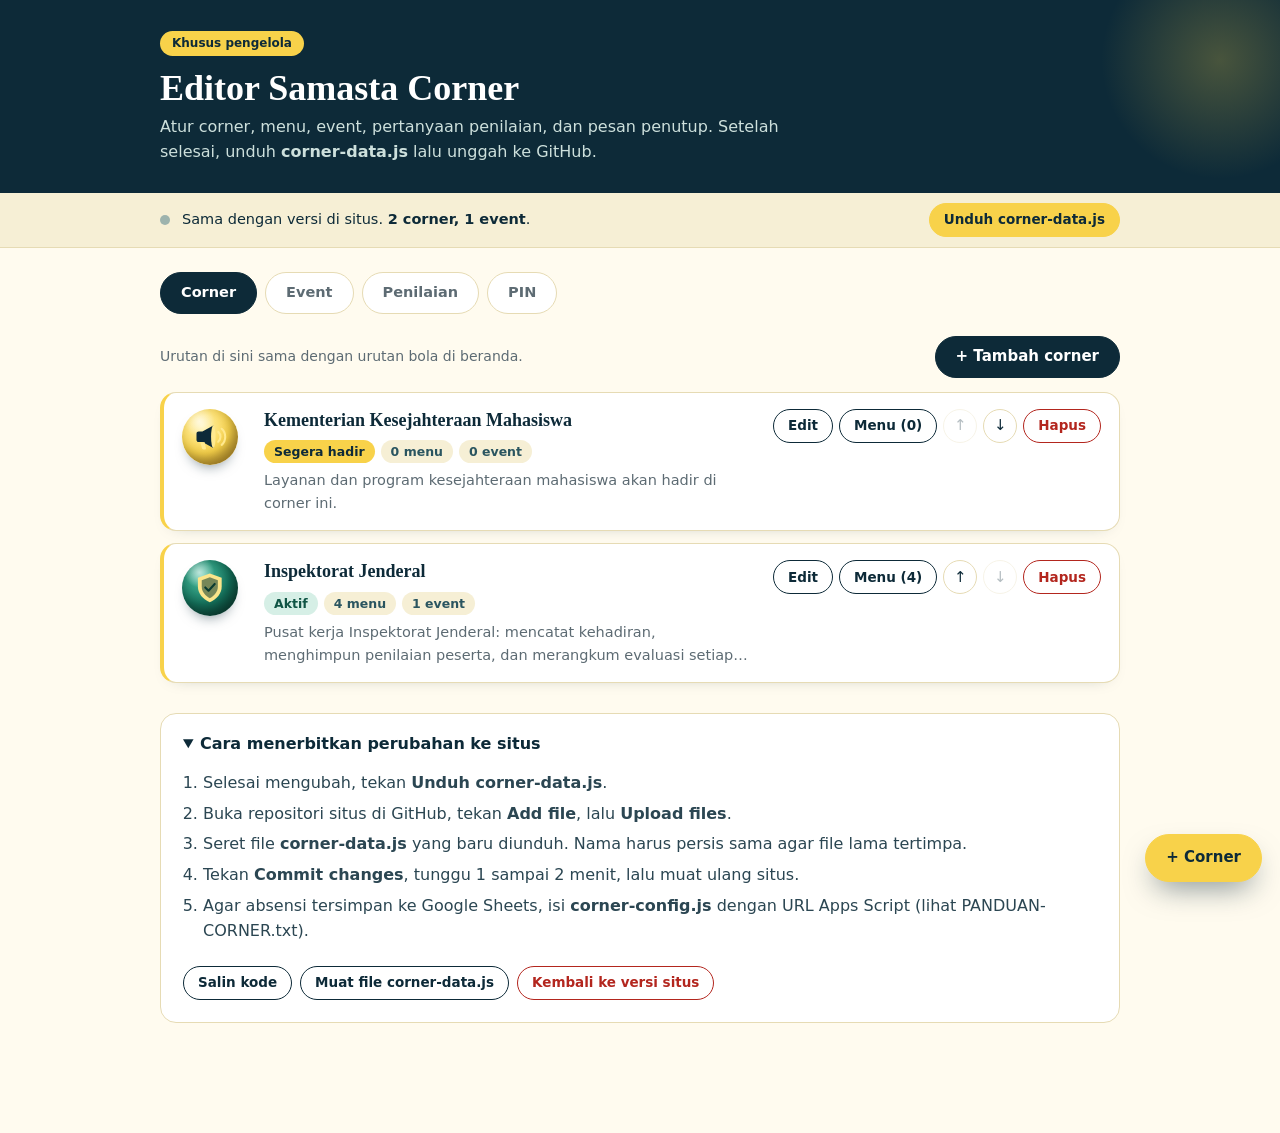
==== commit 7c8cf64a: "Add files via upload" ====
--- a/admin-corner.html
+++ b/admin-corner.html
@@ -54,6 +54,7 @@
 .dt b{display:block;font:700 22px/1 var(--serif)}.dt span{font-size:11.5px;font-weight:700;color:var(--muted);text-transform:uppercase}
 .empty{background:#fff;border:1.5px dashed var(--line);border-radius:var(--r);padding:40px 20px;text-align:center;color:var(--muted)}
 .warn{background:#fff1d6;border:1px solid #efc98a;border-radius:var(--r);padding:12px 16px;margin-bottom:14px;font-size:14.5px}
+.pinst{display:inline-flex;align-items:center;gap:8px;margin:0 0 16px;padding:8px 14px;border-radius:999px;font-size:14px;background:#fbe9e7;color:#8a2d20}.pinst.on{background:#e3f5ee;color:#0f5a46}
 .section{background:#fff;border:1px solid var(--line);border-radius:var(--r);padding:22px;margin-bottom:18px}
 .section>h2{font:700 20px/1.3 var(--serif);margin-bottom:4px}.section>.hint{margin-bottom:16px}
 .how{background:#fff;border:1px solid var(--line);border-radius:var(--r);padding:4px 22px;margin-top:30px}
@@ -134,6 +135,7 @@
     <button class="tab" data-t="corner" aria-pressed="true" type="button">Corner</button>
     <button class="tab" data-t="event" aria-pressed="false" type="button">Event</button>
     <button class="tab" data-t="soal" aria-pressed="false" type="button">Penilaian</button>
+    <button class="tab" data-t="pin" aria-pressed="false" type="button">PIN</button>
   </div>
 
   <section id="p-corner">
@@ -166,6 +168,21 @@
     <div class="section">
       <h2>Pengaturan absensi</h2>
       <label class="f" style="max-width:360px">Absensi tetap terbuka berapa hari setelah acara selesai?<input class="inp" id="a-hari" type="number" min="0" max="30"></label>
+    </div>
+  </section>
+
+  <section id="p-pin" hidden>
+    <div class="section">
+      <h2>PIN untuk membuka corner</h2>
+      <p class="hint">Hanya pengurus yang tahu PIN yang bisa membuka corner dari beranda. Peserta yang memindai barcode absensi <b>tidak</b> memerlukan PIN. PIN tidak disimpan sebagai teks, hanya sidik digitalnya (SHA-256 dengan garam) di <code>corner-data.js</code>.</p>
+      <div class="pinst" id="pin-st" role="status"></div>
+      <form class="fgrid" id="pin-f" novalidate autocomplete="off" style="max-width:360px">
+        <label class="f">PIN baru <small>(4 sampai 8 angka)</small><input class="inp" id="pin-a" type="password" inputmode="numeric" pattern="[0-9]*" maxlength="8" autocomplete="new-password"></label>
+        <label class="f">Ulangi PIN baru<input class="inp" id="pin-b" type="password" inputmode="numeric" pattern="[0-9]*" maxlength="8" autocomplete="new-password"></label>
+        <div class="err" id="pin-e" role="alert"></div>
+        <div class="panel-bar" style="margin:0"><button class="btn dark" id="pin-set" type="submit">Simpan PIN</button><button class="btn red" id="pin-off" type="button">Matikan PIN</button></div>
+      </form>
+      <p class="hint" style="margin-top:16px">Situs ini statis (tanpa server), jadi PIN menghalangi pengunjung biasa, bukan orang yang membongkar kode sumber. Jangan memakai PIN yang sama dengan PIN penting lain. Setelah mengubah, unduh <b>corner-data.js</b> dan unggah ke GitHub seperti biasa.</p>
     </div>
   </section>
 
@@ -276,6 +293,7 @@
 <script src="anggota.js"></script>
 <script src="corner-icons.js"></script>
 <script src="corner-data.js"></script>
+<script src="corner-pin.js"></script>
 <script>
 (function(){
   var KEY="bem-corner-draft-v2", A=window.ANGGOTA||{pimpinan:[],unit:[]}, TONES=window.CORNER_TONES, ORB=window.CORNER_ORB;
@@ -295,6 +313,7 @@
     d=d||{};
     var soal=d.soal&&d.soal.length?d.soal:(d.aspek&&d.aspek.length?d.aspek.map(function(t,i){return {id:"q"+(i+1),tipe:"bintang",teks:t,wajib:true,utama:i===0};}):DEFAULT_SOAL);
     var o={soal:normSoal(soal),penutup:{judul:(d.penutup&&d.penutup.judul)||"Terima kasih, {nama}!",pesan:(d.penutup&&d.penutup.pesan)||"Kehadiran dan penilaianmu untuk {event} sudah tercatat."},bukaHari:d.bukaHari==null?2:+d.bukaHari,corner:[]};
+    if(d.pin&&d.pin.hash&&d.pin.salt)o.pin={salt:String(d.pin.salt),hash:String(d.pin.hash),n:+d.pin.n||6};
     (d.corner||[]).forEach(function(c){
       o.corner.push({id:c.id,nama:c.nama||"",singkat:c.singkat||"",tagline:c.tagline||"",deskripsi:c.deskripsi||"",warna:TONES[c.warna]?c.warna:"zamrud",ikon:ORB[c.ikon]?c.ikon:"bintang",status:c.status==="segera"?"segera":"aktif",unit:c.unit||"",
         menu:(c.menu||[]).map(function(m){var x={};for(var k in m)if(m[k]!==undefined)x[k]=m[k];return x;}),
@@ -321,7 +340,7 @@
   /* ---------- render ---------- */
   function render(){
     [].forEach.call(document.querySelectorAll(".tab"),function(b){b.setAttribute("aria-pressed",b.getAttribute("data-t")===tab);});
-    ["corner","event","soal"].forEach(function(t){$("p-"+t).hidden=t!==tab;});
+    ["corner","event","soal","pin"].forEach(function(t){$("p-"+t).hidden=t!==tab;});
     $("l-corner").innerHTML=data.corner.length?data.corner.map(function(c,i){
       return '<article class="card"><div class="lead">'+sph(c.warna,c.ikon)+'</div><div class="body"><h3>'+esc(c.nama||"(tanpa nama)")+'</h3><div class="meta"><i class="'+(c.status==="segera"?"soon":"ok")+'">'+(c.status==="segera"?"Segera hadir":"Aktif")+'</i><i>'+c.menu.length+' menu</i><i>'+c.event.length+' event</i></div><p>'+esc(c.deskripsi)+'</p></div><div class="act"><button class="btn sm" data-a="edit" data-id="'+esc(c.id)+'" type="button">Edit</button><button class="btn sm" data-a="menu" data-id="'+esc(c.id)+'" type="button">Menu ('+c.menu.length+')</button><button class="icon-btn" data-a="up" data-id="'+esc(c.id)+'"'+(i?"":" disabled")+' aria-label="Naikkan" type="button">&uarr;</button><button class="icon-btn" data-a="down" data-id="'+esc(c.id)+'"'+(i<data.corner.length-1?"":" disabled")+' aria-label="Turunkan" type="button">&darr;</button><button class="btn sm red" data-a="del" data-id="'+esc(c.id)+'" type="button">Hapus</button></div></article>';
     }).join(""):'<div class="empty">Belum ada corner. Tekan “Tambah corner” untuk memulai.</div>';
@@ -336,8 +355,8 @@
     }).join(""):'<div class="empty">Belum ada event di corner ini.</div>';
     if(!qeG)qeG=qEditor($("qs-global"),data.soal,function(a){data.soal=a;downloaded=false;save();status();});
     else qeG.set(data.soal);
-    $("pn-j").value=data.penutup.judul;$("pn-p").value=data.penutup.pesan;$("a-hari").value=data.bukaHari;penutupPrev();
-    $("fab").hidden=tab==="soal";$("fab").textContent=tab==="event"?"+ Event":"+ Corner";
+    $("pn-j").value=data.penutup.judul;$("pn-p").value=data.penutup.pesan;$("a-hari").value=data.bukaHari;penutupPrev();pinUi();
+    $("fab").hidden=tab==="soal"||tab==="pin";$("fab").textContent=tab==="event"?"+ Event":"+ Corner";
     status();
   }
 
@@ -383,6 +402,21 @@
   }
   $("pn-j").addEventListener("input",function(){data.penutup.judul=this.value;penutupPrev();downloaded=false;save();status();});
   $("pn-p").addEventListener("input",function(){data.penutup.pesan=this.value;penutupPrev();downloaded=false;save();status();});
+  function pinUi(){
+    var p=data.pin;$("pin-st").className="pinst "+(p?"on":"off");
+    $("pin-st").innerHTML=p?"<b>PIN aktif</b> ("+p.n+" angka). Corner terkunci di beranda.":"<b>PIN mati.</b> Siapa pun bisa membuka corner dari beranda.";
+    $("pin-off").hidden=!p;
+  }
+  $("pin-f").addEventListener("submit",function(e){
+    e.preventDefault();var a=$("pin-a").value.trim(),b=$("pin-b").value.trim(),er=$("pin-e");
+    if(!/^\d{4,8}$/.test(a)){er.textContent="PIN harus 4 sampai 8 angka.";return;}
+    if(a!==b){er.textContent="Kedua isian PIN belum sama.";return;}
+    er.textContent="";data.pin=window.CornerPin.make(a);$("pin-a").value="";$("pin-b").value="";downloaded=false;save();pinUi();status();toast("PIN disimpan. Unduh corner-data.js lalu unggah ke GitHub.");
+  });
+  $("pin-off").addEventListener("click",function(){
+    if(!confirm("Matikan PIN? Siapa pun akan bisa membuka corner dari beranda."))return;
+    delete data.pin;downloaded=false;save();pinUi();status();toast("PIN dimatikan. Unduh corner-data.js untuk menerapkan.");
+  });
   $("a-hari").addEventListener("input",function(){var h=+this.value;data.bukaHari=isNaN(h)?2:Math.max(0,Math.min(30,h));downloaded=false;save();status();});
 
   /* ---------- corner ---------- */
